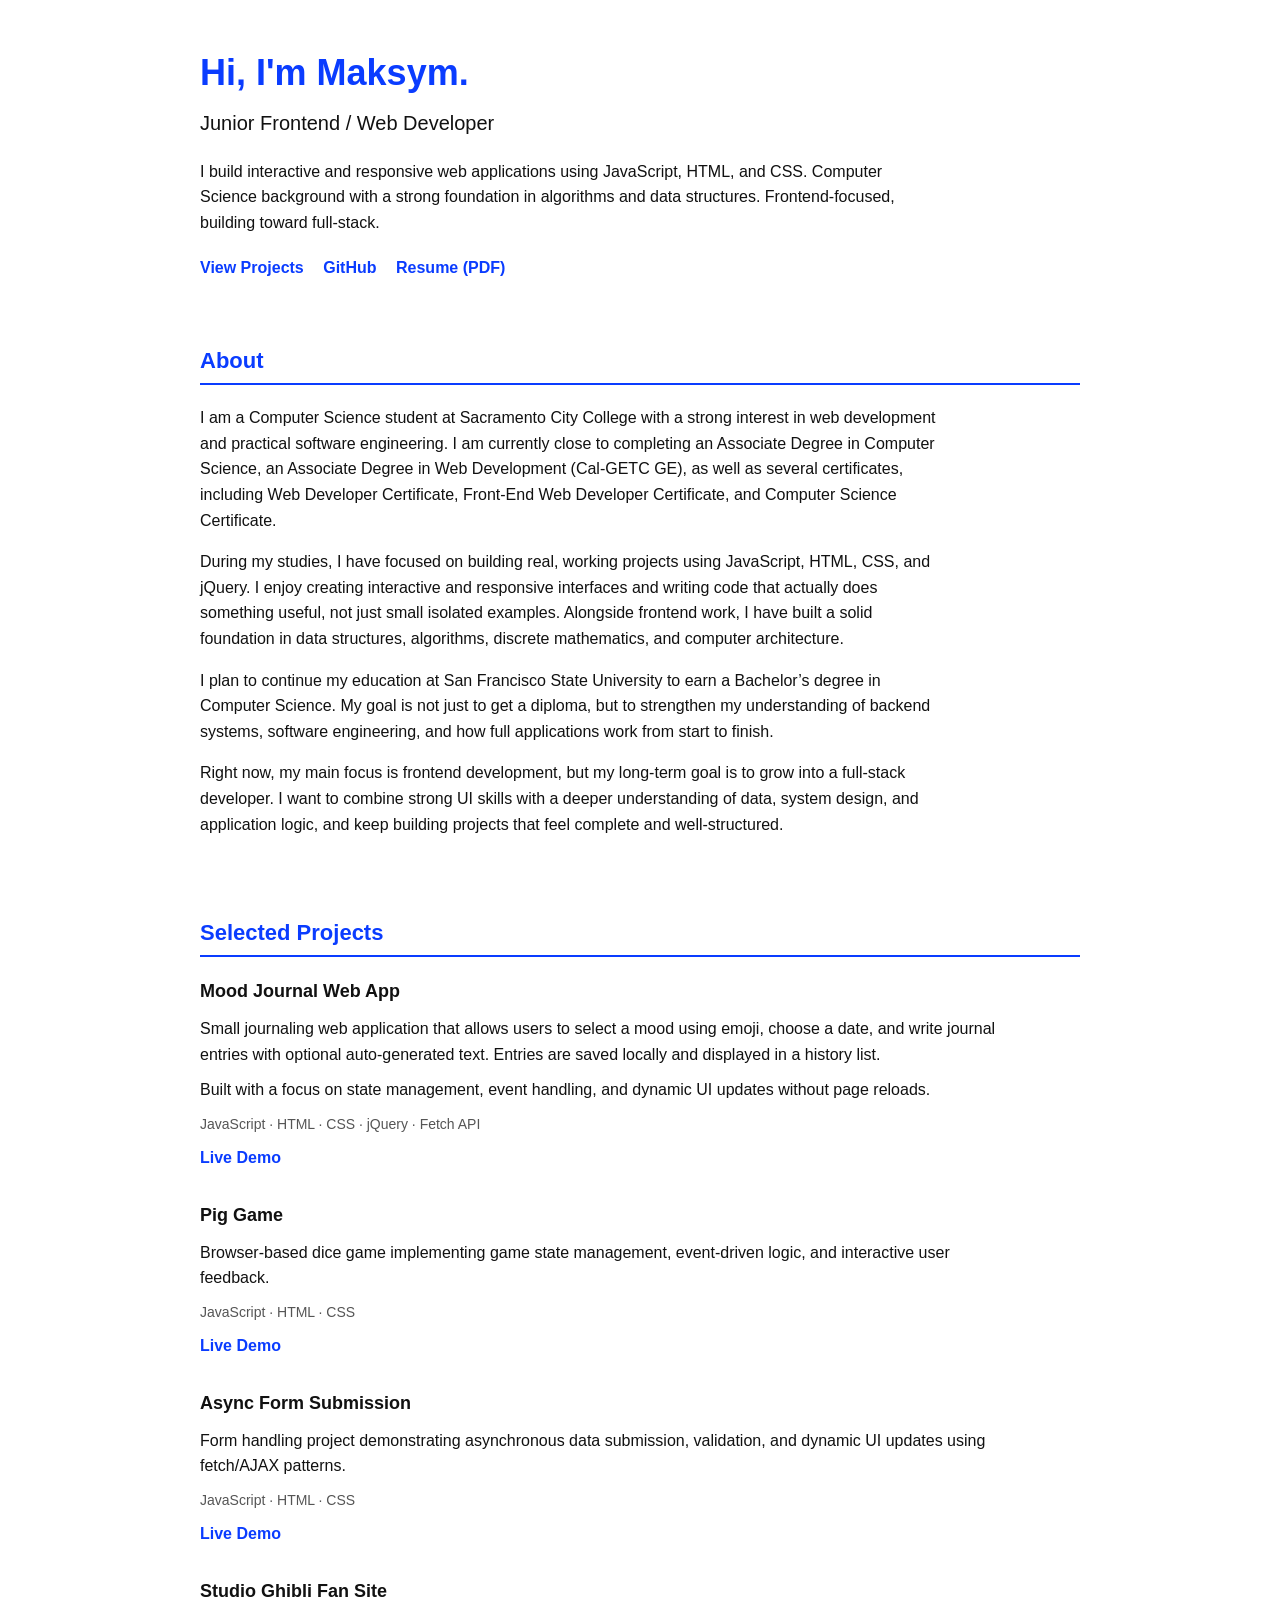
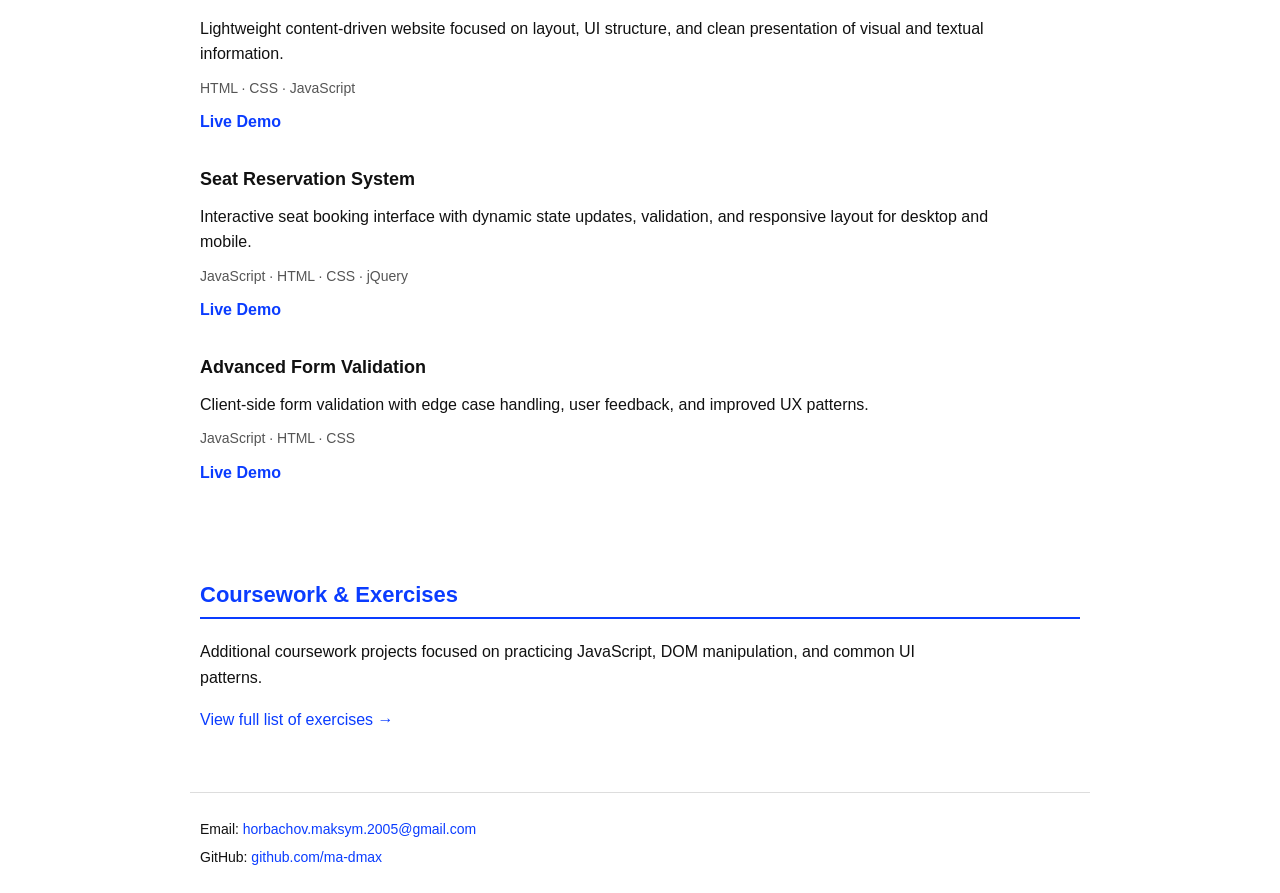
==== index.html @ 8af13388 "Initial commit" ====
<!DOCTYPE html>
<html lang="en">
<head>
  <meta charset="UTF-8">
  <title>Maksym Horbachov | Frontend / Web Developer</title>
  <meta name="viewport" content="width=device-width, initial-scale=1.0">
  <meta name="description" content="Junior Frontend / Web Developer portfolio. JavaScript, HTML, CSS.">
  <link rel="stylesheet" href="style.css">
</head>
<body>

  <!-- HERO -->
  <header class="hero">
    <h1>Hi, I'm Maksym.</h1>
    <h2>Junior Frontend / Web Developer</h2>

    <p>
      I build interactive and responsive web applications using JavaScript, HTML, and CSS.
      Computer Science background with a strong foundation in algorithms and data structures. Frontend-focused, building toward full-stack.
    </p>

    <div class="hero-links">
      <a href="#projects">View Projects</a>
      <a href="https://github.com/ma-dmax" target="_blank">GitHub</a>
      <a href="resume.pdf" target="_blank">Resume (PDF)</a>
    </div>
  </header>

  <!-- ABOUT -->
  <section class="about">
    <h3>About</h3>
    <p>I am a Computer Science student at Sacramento City College with a strong interest in web
development and practical software engineering. I am currently close to completing an
Associate Degree in Computer Science, an Associate Degree in Web Development (Cal-GETC GE),
as well as several certificates, including Web Developer Certificate, Front-End Web Developer
Certificate, and Computer Science Certificate.</p>

<p>During my studies, I have focused on building real, working projects using JavaScript, HTML,
CSS, and jQuery. I enjoy creating interactive and responsive interfaces and writing code that
actually does something useful, not just small isolated examples. Alongside frontend work,
I have built a solid foundation in data structures, algorithms, discrete mathematics, and
computer architecture.</p> 

<p>
I plan to continue my education at San Francisco State University to earn a Bachelor’s degree
in Computer Science. My goal is not just to get a diploma, but to strengthen my understanding
of backend systems, software engineering, and how full applications work from start to finish.
</p>

<p>Right now, my main focus is frontend development, but my long-term goal is to grow into a
full-stack developer. I want to combine strong UI skills with a deeper understanding of data,
system design, and application logic, and keep building projects that feel complete and
well-structured.</p>

  </section>

  <!-- PROJECTS -->
  <section id="projects" class="projects">
    <h3>Selected Projects</h3>

    <!-- Project 1 -->
    <article class="project">
    <h4>Mood Journal Web App</h4>
    <p>
        Small journaling web application that allows users to select a mood using emoji,
        choose a date, and write journal entries with optional auto-generated text.
        Entries are saved locally and displayed in a history list.
        
    </p>
    <p>Built with a focus on state management, event handling, and dynamic UI updates without page reloads.</p>
    <p class="tech">JavaScript · HTML · CSS · jQuery · Fetch API</p>
    <div class="project-links">
        <a href="https://scc-cisw.com/cisw400-fa25/mhorbachov/final/" target="_blank">Live Demo</a>
  <!--       <a href="PASTE_GITHUB_LINK_HERE" target="_blank">Source</a>-->
    </div>
    </article>

    <!-- Project 2 -->
    <article class="project">
      <h4>Pig Game</h4>
      <p>
        Browser-based dice game implementing game state management,
        event-driven logic, and interactive user feedback.
      </p>
      <p class="tech">JavaScript · HTML · CSS</p>
      <div class="project-links">
        <a href="https://scc-cisw.com/cisw400-fa25/mhorbachov/pig_game/" target="_blank">Live Demo</a>
       <!-- <a href="PASTE_GITHUB_LINK_HERE" target="_blank">Source</a> -->
      </div>
    </article>

    <!-- Project 3 -->
    <article class="project">
      <h4>Async Form Submission</h4>
      <p>
        Form handling project demonstrating asynchronous data submission,
        validation, and dynamic UI updates using fetch/AJAX patterns.
      </p>
      <p class="tech">JavaScript · HTML · CSS</p>
      <div class="project-links">
        <a href="https://scc-cisw.com/cisw400-fa25/mhorbachov/Asynchronous_Form_Data_3/" target="_blank">Live Demo</a>
        <!--<a href="PASTE_GITHUB_LINK_HERE" target="_blank">Source</a>-->
      </div>
    </article>

    <!-- Project 4 -->
    <article class="project">
      <h4>Studio Ghibli Fan Site</h4>
      <p>
        Lightweight content-driven website focused on layout, UI structure,
        and clean presentation of visual and textual information.
      </p>
      <p class="tech">HTML · CSS · JavaScript</p>
      <div class="project-links">
        <a href="https://scc-cisw.com/cisw400-fa25/mhorbachov/Studio_Ghibli_Part_1/" target="_blank">Live Demo</a>
      </div>
    </article>

    <!-- Project 5 -->
    <article class="project">
      <h4>Seat Reservation System</h4>
      <p>
        Interactive seat booking interface with dynamic state updates, validation,
        and responsive layout for desktop and mobile.
      </p>
      <p class="tech">JavaScript · HTML · CSS · jQuery</p>
      <div class="project-links">
        <a href="https://scc-cisw.com/cisw400-fa25/mhorbachov/seats_reserv/" target="_blank">Live Demo</a>
        <!--<a href="PASTE_GITHUB_LINK_HERE" target="_blank">Source</a>-->
      </div>
    </article>

    <!-- Project 6 -->
    <article class="project">
      <h4>Advanced Form Validation</h4>
      <p>
        Client-side form validation with edge case handling,
        user feedback, and improved UX patterns.
      </p>
      <p class="tech">JavaScript · HTML · CSS</p>
      <div class="project-links">
        <a href="https://scc-cisw.com/cisw400-fa25/mhorbachov/Advanced_Form_Validation/" target="_blank">Live Demo</a>
      </div>
    </article>

  </section>

  <!-- COURSEWORK -->
  <section class="coursework">
    <h3>Coursework & Exercises</h3>
    <p>
      Additional coursework projects focused on practicing JavaScript,
      DOM manipulation, and common UI patterns.
    </p>
    <a href="https://scc-cisw.com/cisw400-fa25/mhorbachov/">View full list of exercises →</a>
  </section>

  <!-- FOOTER -->
  <footer class="footer">
    <p>
      Email:
      <a href="mailto:horbachov.maksym.2005@gmail.com">
        horbachov.maksym.2005@gmail.com
      </a>
    </p>
    <p>
      GitHub:
      <a href="https://github.com/ma-dmax" target="_blank">
        github.com/ma-dmax
      </a>
    </p>
  </footer>

</body>
</html>
---- style.css ----
/* ===== RESET / BASE ===== */
* {
  box-sizing: border-box;
}

body {
  margin: 0;
  padding: 0;
  font-family: Arial, Helvetica, sans-serif;
  color: #111;
  background-color: #fff;
  line-height: 1.6;
}

/* ===== LAYOUT ===== */
header,
section,
footer {
  max-width: 900px;
  margin: 0 auto;
  padding: 20px 10px;
}

/* ===== HEADINGS ===== */
h1 {
  font-size: 36px;
  margin-bottom: 5px;
  color: #0a3cff; /* resume blue */
}

h2 {
  font-size: 20px;
  font-weight: normal;
  margin-top: 0;
  margin-bottom: 20px;
}

h3 {
  font-size: 22px;
  margin-bottom: 20px;
  padding-bottom: 5px;
  border-bottom: 2px solid #0a3cff;
  color: #0a3cff;
}

h4 {
  margin: 0 0 10px 0;
  font-size: 18px;
}

/* ===== LINKS ===== */
a {
  color: #0a3cff;
  text-decoration: none;
}

a:hover {
  text-decoration: underline;
}

/* ===== HERO ===== */
.hero p {
  max-width: 700px;
}

.hero-links {
  margin-top: 20px;
}

.hero-links a {
  display: inline-block;
  margin-right: 15px;
  font-weight: bold;
}

/* ===== ABOUT ===== */
.about p {
  max-width: 750px;
}

/* ===== PROJECTS ===== */
.projects {
  padding-top: 20px;
}

.project {
  margin-bottom: 30px;
}

.project p {
  margin: 5px 0 10px 0;
  max-width: 800px;
}

.project .tech {
  font-size: 14px;
  color: #555;
}

.project-links a {
  margin-right: 15px;
  font-weight: bold;
}

/* ===== COURSEWORK ===== */
.coursework p {
  max-width: 750px;
}

/* ===== FOOTER ===== */
.footer {
  border-top: 1px solid #ddd;
  margin-top: 40px;
  font-size: 14px;
}

.footer p {
  margin: 5px 0;
}

/* ===== RESPONSIVE ===== */
@media (max-width: 600px) {
  h1 {
    font-size: 28px;
  }

  h2 {
    font-size: 18px;
  }

  header,
  section,
  footer {
    padding: 30px 15px;
  }
}
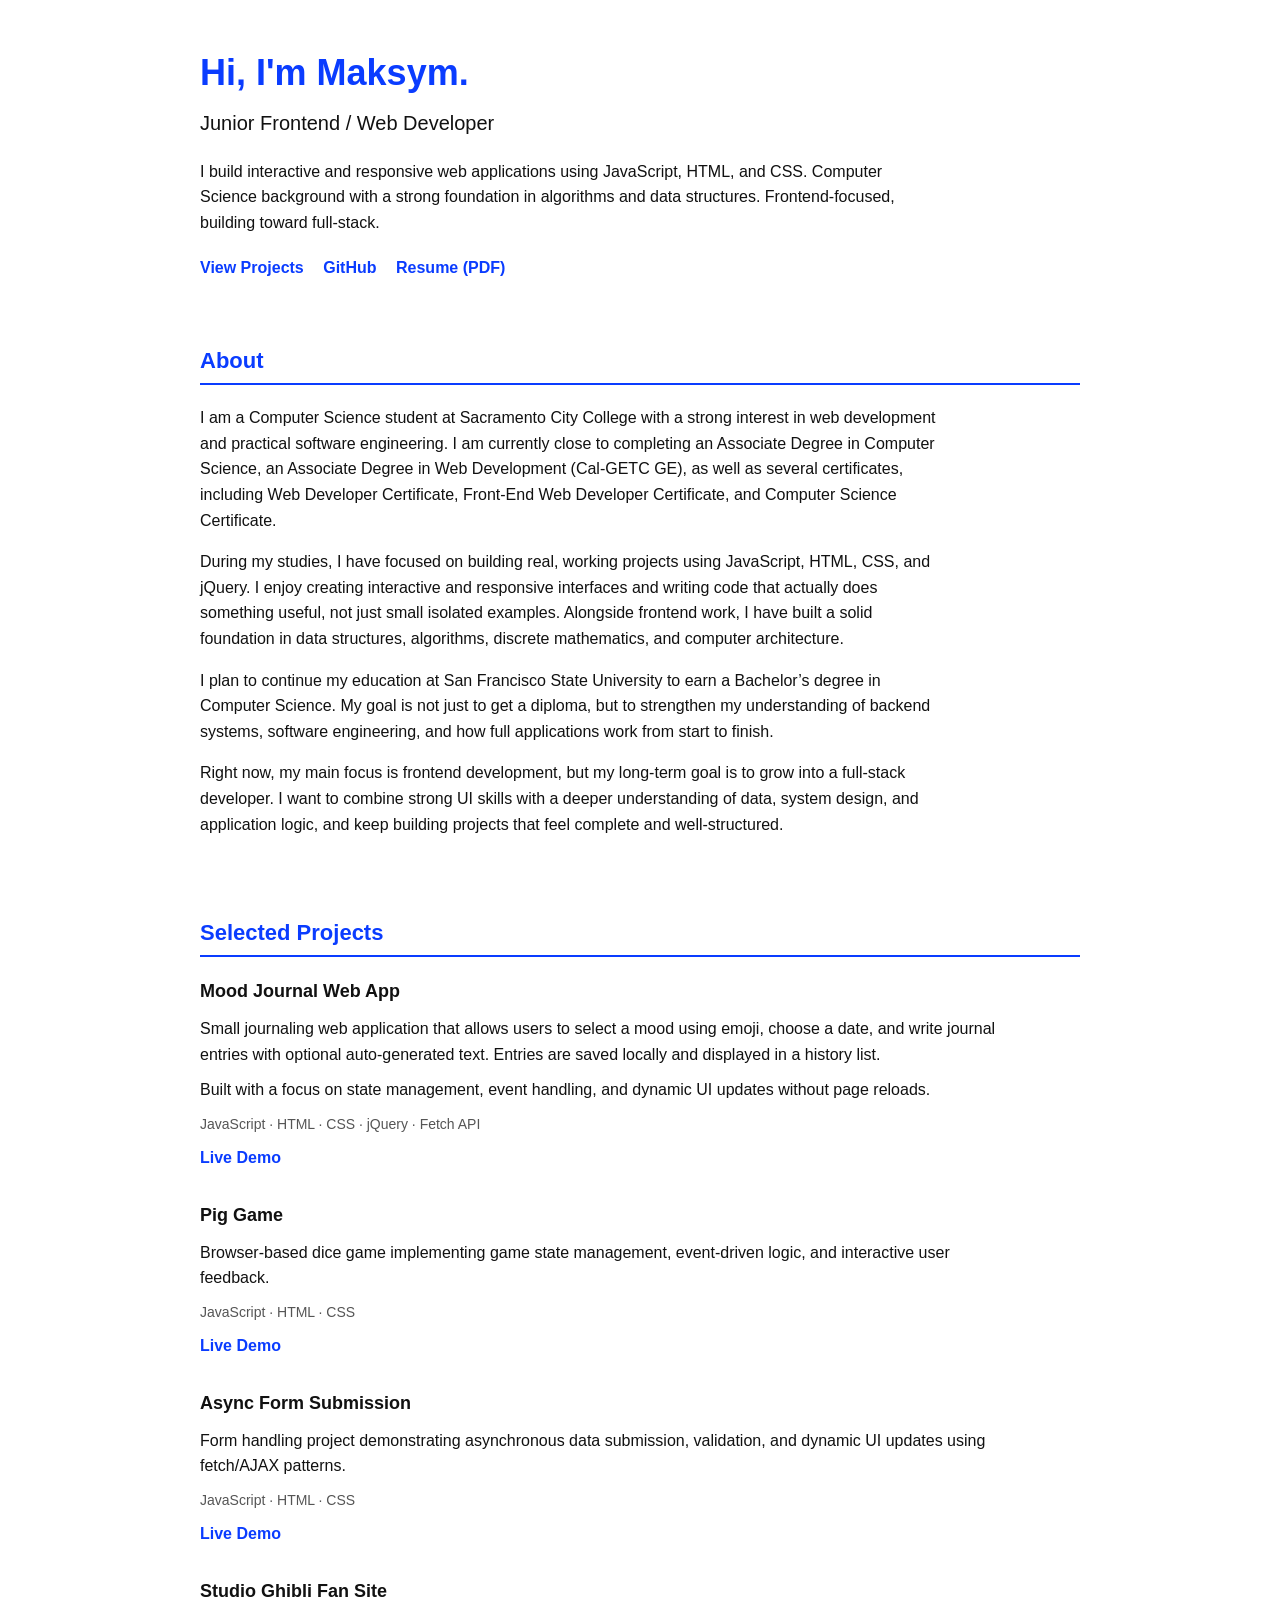
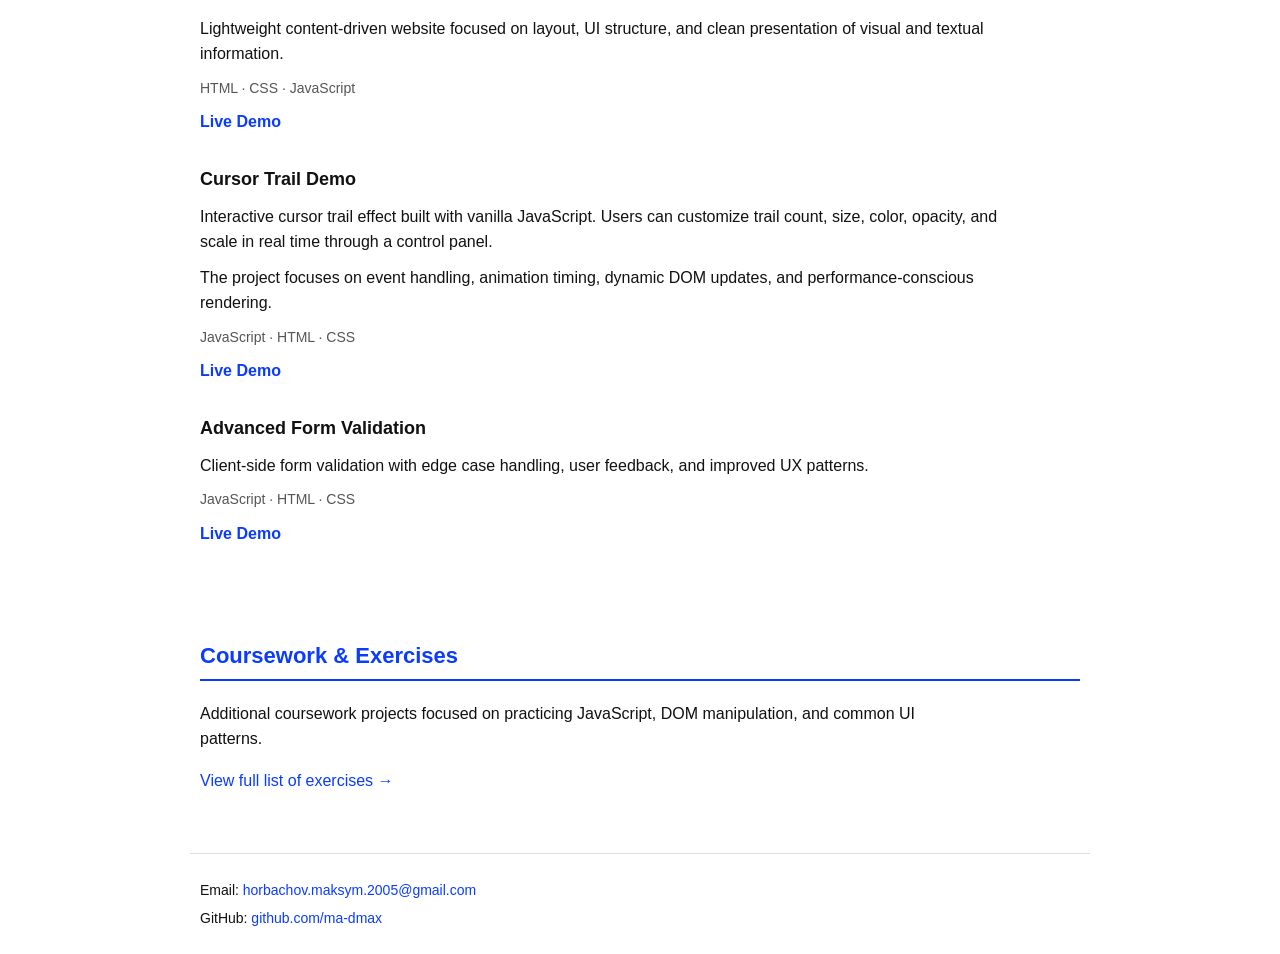
==== commit ec632ebe: "Update index.html Changed one of the the project to show" ====
--- a/index.html
+++ b/index.html
@@ -118,15 +118,20 @@
 
     <!-- Project 5 -->
     <article class="project">
-      <h4>Seat Reservation System</h4>
+      <h4>Cursor Trail Demo</h4>
       <p>
-        Interactive seat booking interface with dynamic state updates, validation,
-        and responsive layout for desktop and mobile.
+        Interactive cursor trail effect built with vanilla JavaScript.
+        Users can customize trail count, size, color, opacity, and scale
+        in real time through a control panel.
       </p>
-      <p class="tech">JavaScript · HTML · CSS · jQuery</p>
+      <p>
+        The project focuses on event handling, animation timing,
+        dynamic DOM updates, and performance-conscious rendering.
+      </p>
+      <p class="tech">JavaScript · HTML · CSS</p>
       <div class="project-links">
-        <a href="https://scc-cisw.com/cisw400-fa25/mhorbachov/seats_reserv/" target="_blank">Live Demo</a>
-        <!--<a href="PASTE_GITHUB_LINK_HERE" target="_blank">Source</a>-->
+        <a href="https://ma-dmax.github.io/cursor-trail-v1/" target="_blank">Live Demo</a>
+        <!--<a href="https://github.com/ma-dmax/cursor-trail-v1" target="_blank">Source</a>-->
       </div>
     </article>
 
@@ -173,3 +178,4 @@
 
 </body>
 </html>
+
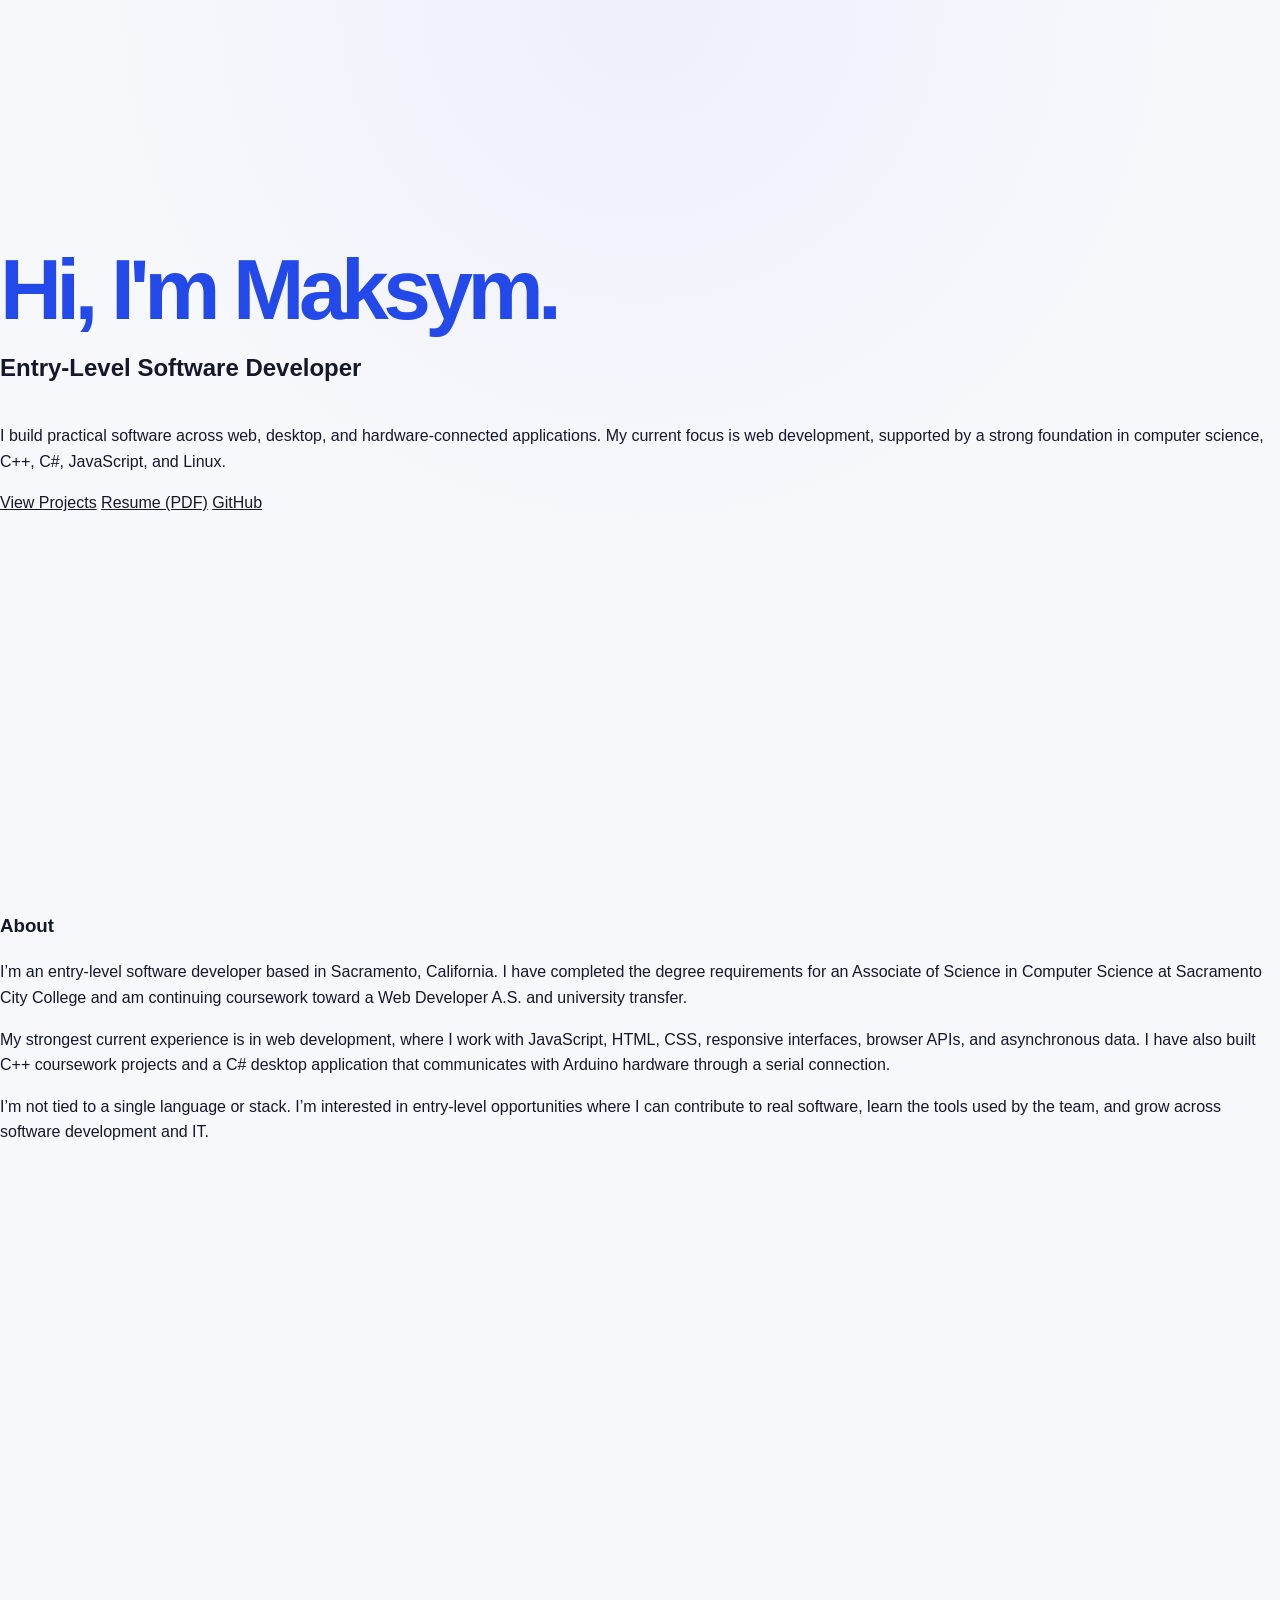
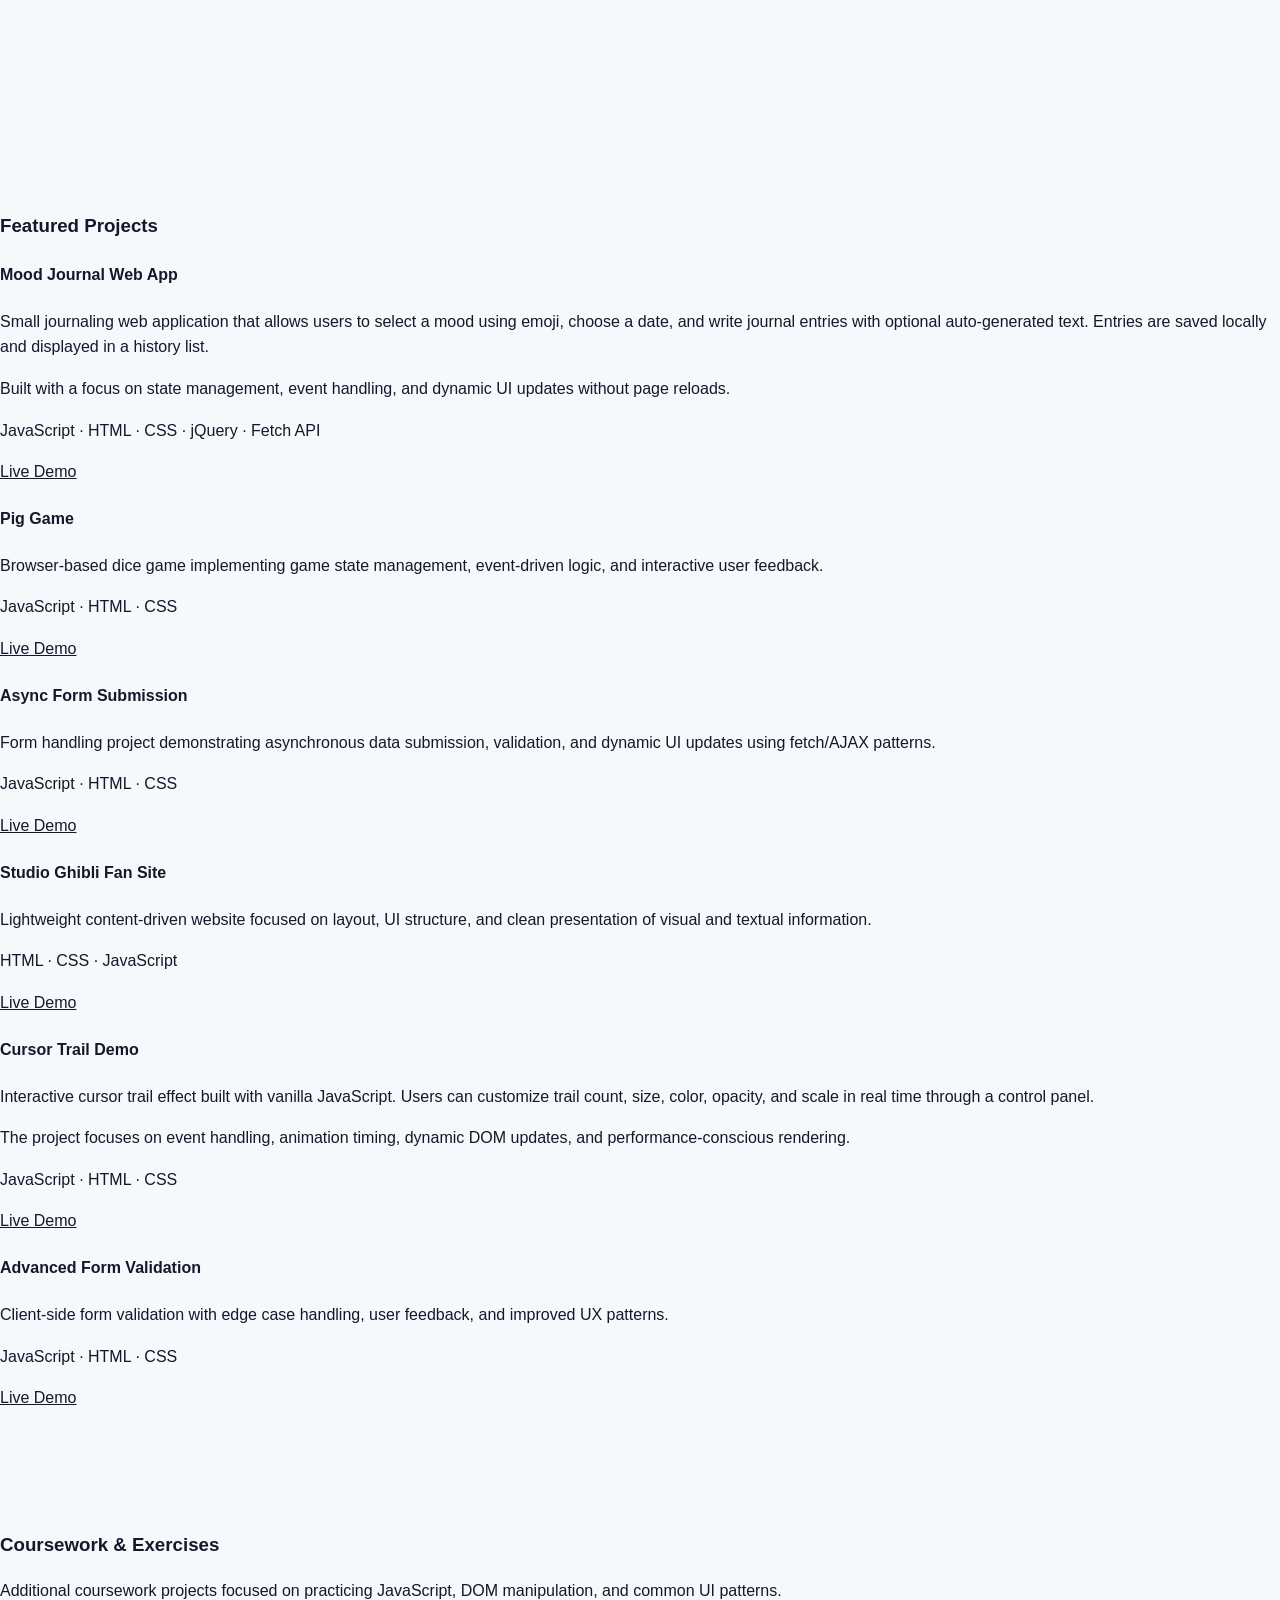
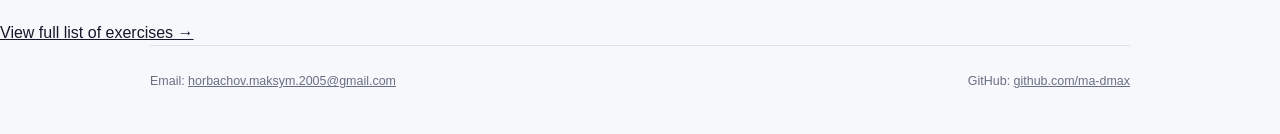
==== commit 4d2a9a3a: "prototype: build interactive portfolio v2 Add an experimental single-page layout with a project caro" ====
--- a/index.html
+++ b/index.html
@@ -12,51 +12,39 @@
   <!-- HERO -->
   <header class="hero">
     <h1>Hi, I'm Maksym.</h1>
-    <h2>Junior Frontend / Web Developer</h2>
+    <h2>Entry-Level Software Developer</h2>
 
     <p>
-      I build interactive and responsive web applications using JavaScript, HTML, and CSS.
-      Computer Science background with a strong foundation in algorithms and data structures. Frontend-focused, building toward full-stack.
+      I build practical software across web, desktop,
+      and hardware-connected applications. 
+      My current focus is web development, supported by a strong foundation in computer science, C++, C#, 
+      JavaScript, and Linux.
     </p>
 
     <div class="hero-links">
       <a href="#projects">View Projects</a>
+      <a href="resume.pdf" target="_blank">Resume (PDF)</a>
       <a href="https://github.com/ma-dmax" target="_blank">GitHub</a>
-      <a href="resume.pdf" target="_blank">Resume (PDF)</a>
+      
     </div>
   </header>
 
   <!-- ABOUT -->
   <section class="about">
     <h3>About</h3>
-    <p>I am a Computer Science student at Sacramento City College with a strong interest in web
-development and practical software engineering. I am currently close to completing an
-Associate Degree in Computer Science, an Associate Degree in Web Development (Cal-GETC GE),
-as well as several certificates, including Web Developer Certificate, Front-End Web Developer
-Certificate, and Computer Science Certificate.</p>
+    <p>I’m an entry-level software developer based in Sacramento, California. I have completed the degree requirements for an Associate of Science in Computer Science at Sacramento City College and am continuing coursework toward a Web Developer A.S. and university transfer.
 
-<p>During my studies, I have focused on building real, working projects using JavaScript, HTML,
-CSS, and jQuery. I enjoy creating interactive and responsive interfaces and writing code that
-actually does something useful, not just small isolated examples. Alongside frontend work,
-I have built a solid foundation in data structures, algorithms, discrete mathematics, and
-computer architecture.</p> 
+    </p>
 
-<p>
-I plan to continue my education at San Francisco State University to earn a Bachelor’s degree
-in Computer Science. My goal is not just to get a diploma, but to strengthen my understanding
-of backend systems, software engineering, and how full applications work from start to finish.
-</p>
+<p>My strongest current experience is in web development, where I work with JavaScript, HTML, CSS, responsive interfaces, browser APIs, and asynchronous data. I have also built C++ coursework projects and a C# desktop application that communicates with Arduino hardware through a serial connection.</p> 
 
-<p>Right now, my main focus is frontend development, but my long-term goal is to grow into a
-full-stack developer. I want to combine strong UI skills with a deeper understanding of data,
-system design, and application logic, and keep building projects that feel complete and
-well-structured.</p>
+<p>I’m not tied to a single language or stack. I’m interested in entry-level opportunities where I can contribute to real software, learn the tools used by the team, and grow across software development and IT.</p>
 
   </section>
 
   <!-- PROJECTS -->
   <section id="projects" class="projects">
-    <h3>Selected Projects</h3>
+    <h3>Featured Projects</h3>
 
     <!-- Project 1 -->
     <article class="project">
--- a/style.css
+++ b/style.css
@@ -1,136 +1,1567 @@
-/* ===== RESET / BASE ===== */
-* {
-  box-sizing: border-box;
-}
-
-body {
-  margin: 0;
-  padding: 0;
-  font-family: Arial, Helvetica, sans-serif;
-  color: #111;
-  background-color: #fff;
-  line-height: 1.6;
-}
-
-/* ===== LAYOUT ===== */
-header,
-section,
-footer {
-  max-width: 900px;
-  margin: 0 auto;
-  padding: 20px 10px;
-}
-
-/* ===== HEADINGS ===== */
-h1 {
-  font-size: 36px;
-  margin-bottom: 5px;
-  color: #0a3cff; /* resume blue */
-}
-
-h2 {
-  font-size: 20px;
-  font-weight: normal;
-  margin-top: 0;
-  margin-bottom: 20px;
-}
-
-h3 {
-  font-size: 22px;
-  margin-bottom: 20px;
-  padding-bottom: 5px;
-  border-bottom: 2px solid #0a3cff;
-  color: #0a3cff;
-}
-
-h4 {
-  margin: 0 0 10px 0;
-  font-size: 18px;
-}
-
-/* ===== LINKS ===== */
-a {
-  color: #0a3cff;
-  text-decoration: none;
-}
-
-a:hover {
-  text-decoration: underline;
-}
-
-/* ===== HERO ===== */
-.hero p {
-  max-width: 700px;
-}
-
-.hero-links {
-  margin-top: 20px;
-}
-
-.hero-links a {
-  display: inline-block;
-  margin-right: 15px;
-  font-weight: bold;
-}
-
-/* ===== ABOUT ===== */
-.about p {
-  max-width: 750px;
-}
-
-/* ===== PROJECTS ===== */
-.projects {
-  padding-top: 20px;
-}
-
-.project {
-  margin-bottom: 30px;
-}
-
-.project p {
-  margin: 5px 0 10px 0;
-  max-width: 800px;
-}
-
-.project .tech {
-  font-size: 14px;
-  color: #555;
-}
-
-.project-links a {
-  margin-right: 15px;
-  font-weight: bold;
-}
-
-/* ===== COURSEWORK ===== */
-.coursework p {
-  max-width: 750px;
-}
-
-/* ===== FOOTER ===== */
-.footer {
-  border-top: 1px solid #ddd;
-  margin-top: 40px;
-  font-size: 14px;
-}
-
-.footer p {
-  margin: 5px 0;
-}
-
-/* ===== RESPONSIVE ===== */
-@media (max-width: 600px) {
-  h1 {
-    font-size: 28px;
-  }
-
-  h2 {
-    font-size: 18px;
-  }
-
-  header,
-  section,
-  footer {
-    padding: 30px 15px;
-  }
-}
+:root {
+  --page: #f7f8fc;
+  --surface: #ffffff;
+  --surface-soft: #f1f4ff;
+
+  --ink: #15182a;
+  --muted: #686f83;
+
+  --line: #dce1ed;
+
+  --blue: #2349e8;
+  --blue-dark: #1735b7;
+  --blue-soft: #dfe6ff;
+
+  --shadow:
+    0 22px 70px rgba(31, 50, 120, 0.12);
+
+  --content: 980px;
+}
+
+* {
+  box-sizing: border-box;
+}
+
+html {
+  scroll-behavior: smooth;
+}
+
+body {
+  margin: 0;
+
+  color: var(--ink);
+
+  background:
+    radial-gradient(
+      circle at 50% 0%,
+      rgba(66, 93, 238, 0.055),
+      transparent 34rem
+    ),
+    var(--page);
+
+  font-family:
+    Inter,
+    ui-sans-serif,
+    -apple-system,
+    BlinkMacSystemFont,
+    "Segoe UI",
+    sans-serif;
+
+  line-height: 1.6;
+}
+
+button,
+a {
+  font: inherit;
+}
+
+button {
+  color: inherit;
+}
+
+a {
+  color: inherit;
+}
+
+:focus-visible {
+  outline: 3px solid rgba(35, 73, 232, 0.35);
+  outline-offset: 4px;
+}
+
+/* Skip link */
+
+.skip-link {
+  position: fixed;
+  top: 12px;
+  left: 12px;
+  z-index: 100;
+
+  padding: 10px 14px;
+
+  border-radius: 10px;
+
+  color: #ffffff;
+  background: var(--blue);
+
+  transform: translateY(-160%);
+}
+
+.skip-link:focus {
+  transform: translateY(0);
+}
+
+/* Main page */
+
+.page {
+  width: min(
+    calc(100% - 48px),
+    var(--content)
+  );
+
+  margin: 0 auto;
+}
+
+.page-section {
+  scroll-margin-top: 32px;
+}
+
+/* Hero */
+
+.hero {
+  min-height: 58vh;
+
+  display: flex;
+  flex-direction: column;
+  justify-content: center;
+
+  padding-top: 42px;
+  padding-bottom: 68px;
+}
+
+.eyebrow {
+  margin: 0 0 14px;
+
+  color: var(--blue);
+
+  font-size: 0.78rem;
+  font-weight: 800;
+
+  letter-spacing: 0.14em;
+  text-transform: uppercase;
+}
+
+.hero h1 {
+  max-width: 760px;
+
+  margin: 0;
+
+  color: var(--blue);
+
+  font-size:
+    clamp(3.2rem, 6.7vw, 6rem);
+
+  font-weight: 800;
+
+  letter-spacing: -0.065em;
+  line-height: 0.92;
+}
+
+.hero__role {
+  margin: 26px 0 0;
+
+  font-size:
+    clamp(1.2rem, 2vw, 1.6rem);
+
+  font-weight: 700;
+}
+
+.hero__intro {
+  max-width: 720px;
+
+  margin: 20px 0 0;
+
+  color: #3d4355;
+
+  font-size:
+    clamp(1rem, 1.5vw, 1.15rem);
+}
+
+
+/* Sections */
+
+.projects,
+.about {
+  padding: 100px 0;
+}
+
+.section-heading {
+  max-width: 650px;
+
+  margin-bottom: 42px;
+}
+
+.section-heading h2,
+.contact h2 {
+  margin: 0;
+
+  color: var(--blue);
+
+  font-size:
+    clamp(2.4rem, 5vw, 4.4rem);
+
+  letter-spacing: -0.055em;
+  line-height: 1;
+}
+
+.section-heading > p:last-child {
+  margin: 18px 0 0;
+
+  color: var(--muted);
+}
+
+/* Project panel */
+
+.project-panel {
+  position: relative;
+
+  min-height: 410px;
+
+  display: grid;
+
+  grid-template-columns:
+    minmax(0, 0.9fr)
+    minmax(320px, 1.1fr);
+
+  gap: 48px;
+
+  align-items: center;
+
+  padding:
+    clamp(28px, 5vw, 58px);
+
+  overflow: hidden;
+
+  border: 1px solid #cfd8ff;
+  border-radius: 42px;
+
+  background:
+    linear-gradient(
+      135deg,
+      rgba(255, 255, 255, 0.92),
+      rgba(241, 244, 255, 0.98)
+    ),
+    var(--surface);
+
+  box-shadow: var(--shadow);
+}
+
+.project-panel::after {
+  content: "";
+
+  position: absolute;
+
+  left: 40%;
+  bottom: -16px;
+
+  width: 34px;
+  height: 34px;
+
+  border-right: 1px solid #cfd8ff;
+  border-bottom: 1px solid #cfd8ff;
+
+  background: #f5f7ff;
+
+  transform: rotate(45deg);
+}
+
+.project-panel__copy {
+  position: relative;
+  z-index: 2;
+}
+
+.project-panel__number {
+  margin: 0 0 18px;
+
+  color: var(--blue);
+
+  font-size: 0.78rem;
+  font-weight: 800;
+
+  letter-spacing: 0.12em;
+}
+
+.project-panel h3 {
+  margin: 0;
+
+  font-size:
+    clamp(2rem, 4vw, 3.35rem);
+
+  letter-spacing: -0.05em;
+  line-height: 1;
+}
+
+#project-description {
+  margin: 22px 0 0;
+
+  color: #454b5d;
+}
+
+.project-panel__tech {
+  margin: 22px 0 0;
+
+  color: var(--blue-dark);
+
+  font-size: 0.82rem;
+  font-weight: 750;
+}
+
+.project-panel__links {
+  display: flex;
+  flex-wrap: wrap;
+  gap: 10px;
+
+  margin-top: 28px;
+}
+
+.project-link {
+  display: inline-flex;
+  align-items: center;
+  gap: 8px;
+
+  padding: 10px 14px;
+
+  border: 1px solid #bbc6f4;
+  border-radius: 12px;
+
+  color: var(--blue);
+  background: #ffffff;
+
+  font-size: 0.84rem;
+  font-weight: 800;
+
+  text-decoration: none;
+
+  transition:
+    color 160ms ease,
+    border-color 160ms ease,
+    background 160ms ease,
+    transform 160ms ease;
+}
+
+.project-link:hover {
+  transform: translateY(-2px);
+}
+
+.project-link--primary {
+  color: #ffffff;
+
+  border-color: var(--blue);
+  background: var(--blue);
+}
+
+/* Generated project illustrations */
+
+.project-art {
+  position: relative;
+
+  min-height: 286px;
+}
+
+.mock-window {
+  position: absolute;
+  inset: 0;
+
+  overflow: hidden;
+
+  border: 1px solid #c9d2ec;
+  border-radius: 24px;
+
+  background: #ffffff;
+
+  box-shadow:
+    0 20px 45px rgba(31, 50, 120, 0.18);
+
+  transform: rotate(2deg);
+}
+
+.mock-window__bar {
+  height: 34px;
+
+  display: flex;
+  align-items: center;
+  gap: 6px;
+
+  padding: 0 14px;
+
+  border-bottom: 1px solid #e1e5ef;
+
+  background: #f4f5f9;
+}
+
+.mock-window__bar span {
+  width: 8px;
+  height: 8px;
+
+  border-radius: 50%;
+
+  background: #b7bfd2;
+}
+
+.mock-window__canvas {
+  position: relative;
+
+  height: calc(100% - 34px);
+
+  overflow: hidden;
+
+  background:
+    linear-gradient(
+      rgba(35, 73, 232, 0.035) 1px,
+      transparent 1px
+    ),
+    linear-gradient(
+      90deg,
+      rgba(35, 73, 232, 0.035) 1px,
+      transparent 1px
+    ),
+    #ffffff;
+
+  background-size: 24px 24px;
+}
+
+.trail-dot {
+  position: absolute;
+
+  border-radius: 50%;
+
+  background: var(--blue);
+
+  box-shadow:
+    0 0 24px rgba(35, 73, 232, 0.22);
+}
+
+.trail-dot--one {
+  top: 34%;
+  left: 22%;
+
+  width: 54px;
+  height: 54px;
+}
+
+.trail-dot--two {
+  top: 44%;
+  left: 39%;
+
+  width: 40px;
+  height: 40px;
+
+  opacity: 0.75;
+}
+
+.trail-dot--three {
+  top: 56%;
+  left: 53%;
+
+  width: 28px;
+  height: 28px;
+
+  opacity: 0.5;
+}
+
+.trail-dot--four {
+  top: 64%;
+  left: 65%;
+
+  width: 18px;
+  height: 18px;
+
+  opacity: 0.28;
+}
+
+.mock-controls {
+  position: absolute;
+
+  top: 18px;
+  right: 18px;
+
+  width: 112px;
+
+  padding: 14px;
+
+  border: 1px solid #dce1ed;
+  border-radius: 14px;
+
+  background: rgba(255, 255, 255, 0.92);
+
+  box-shadow:
+    0 8px 30px rgba(26, 43, 102, 0.11);
+}
+
+.mock-controls span {
+  display: block;
+
+  height: 6px;
+
+  margin: 8px 0;
+
+  border-radius: 999px;
+
+  background: var(--blue-soft);
+}
+
+.mock-controls span:nth-child(2) {
+  width: 70%;
+
+  background: var(--blue);
+}
+
+/* Mood Journal visual */
+
+.project-art--mood .mock-window__canvas {
+  display: grid;
+
+  grid-template-columns:
+    repeat(3, 1fr);
+
+  gap: 10px;
+
+  align-content: center;
+
+  padding: 34px;
+
+  background: #fff9fb;
+}
+
+.project-art--mood .trail-dot {
+  position: static;
+
+  width: auto;
+  height: 62px;
+
+  border-radius: 18px;
+
+  background: #ffe6ec;
+
+  box-shadow: none;
+
+  opacity: 1;
+}
+
+.project-art--mood .trail-dot:nth-child(2) {
+  background: #fff0c9;
+}
+
+.project-art--mood .trail-dot:nth-child(3) {
+  background: #e4f8e9;
+}
+
+.project-art--mood .trail-dot:nth-child(4) {
+  grid-column: 1 / -1;
+
+  height: 76px;
+
+  background: #f1f2f7;
+}
+
+.project-art--mood .mock-controls {
+  display: none;
+}
+
+/* Arduino visual */
+
+.project-art--arduino .mock-window__canvas {
+  padding: 44px 32px;
+
+  background: #f9fbff;
+}
+
+.project-art--arduino .trail-dot {
+  position: static;
+
+  width: 100%;
+  height: 13px;
+
+  margin: 26px 0;
+
+  border-radius: 999px;
+
+  box-shadow: none;
+
+  opacity: 1;
+
+  background:
+    linear-gradient(
+      90deg,
+      #ef3d52 0 70%,
+      #e3e6ef 70%
+    );
+}
+
+.project-art--arduino .trail-dot:nth-child(2) {
+  background:
+    linear-gradient(
+      90deg,
+      #2bc875 0 54%,
+      #e3e6ef 54%
+    );
+}
+
+.project-art--arduino .trail-dot:nth-child(3) {
+  background:
+    linear-gradient(
+      90deg,
+      #315de3 0 82%,
+      #e3e6ef 82%
+    );
+}
+
+.project-art--arduino .trail-dot:nth-child(4) {
+  display: none;
+}
+
+.project-art--arduino .mock-controls {
+  display: none;
+}
+
+/* Carousel controls */
+
+.carousel-controls {
+  display: grid;
+
+  grid-template-columns:
+    auto
+    1fr
+    auto;
+
+  gap: 18px;
+
+  align-items: center;
+
+  margin-top: 44px;
+}
+
+.carousel-arrow {
+  width: 52px;
+  height: 52px;
+
+  border: 1px solid #cbd3ea;
+  border-radius: 50%;
+
+  color: var(--blue);
+  background: #ffffff;
+
+  font-size: 1.35rem;
+
+  cursor: pointer;
+
+  transition:
+    color 160ms ease,
+    background 160ms ease,
+    transform 160ms ease;
+}
+
+.carousel-arrow:hover {
+  color: #ffffff;
+  background: var(--blue);
+
+  transform: scale(1.05);
+}
+
+.project-thumbnails {
+  display: grid;
+
+  grid-template-columns:
+    repeat(3, minmax(0, 1fr));
+
+  gap: 12px;
+}
+
+.project-thumbnail {
+  min-width: 0;
+
+  padding: 8px;
+
+  border: 1px solid var(--line);
+  border-radius: 16px;
+
+  color: var(--muted);
+  background: #ffffff;
+
+  cursor: pointer;
+
+  text-align: left;
+
+  transition:
+    color 160ms ease,
+    border-color 160ms ease,
+    box-shadow 160ms ease,
+    transform 160ms ease;
+}
+
+.project-thumbnail:hover,
+.project-thumbnail.is-active {
+  color: var(--blue);
+
+  border-color: #9cadf6;
+
+  box-shadow:
+    0 12px 34px rgba(31, 50, 120, 0.11);
+
+  transform: translateY(-3px);
+}
+
+.project-thumbnail > span:last-child {
+  display: block;
+
+  padding: 8px 6px 4px;
+
+  overflow: hidden;
+
+  font-size: 0.76rem;
+  font-weight: 800;
+
+  text-overflow: ellipsis;
+  white-space: nowrap;
+}
+
+.project-thumbnail__visual {
+  position: relative;
+
+  height: 72px;
+
+  display: block;
+
+  overflow: hidden;
+
+  border-radius: 11px;
+
+  background: var(--surface-soft);
+}
+
+.project-thumbnail__visual i {
+  position: absolute;
+
+  display: block;
+
+  font-style: normal;
+}
+
+/* Cursor thumbnail */
+
+.project-thumbnail__visual--cursor i {
+  width: 18px;
+  height: 18px;
+
+  border-radius: 50%;
+
+  background: var(--blue);
+}
+
+.project-thumbnail__visual--cursor i:nth-child(1) {
+  top: 18px;
+  left: 24%;
+}
+
+.project-thumbnail__visual--cursor i:nth-child(2) {
+  top: 28px;
+  left: 47%;
+
+  opacity: 0.6;
+
+  transform: scale(0.7);
+}
+
+.project-thumbnail__visual--cursor i:nth-child(3) {
+  top: 39px;
+  left: 66%;
+
+  opacity: 0.3;
+
+  transform: scale(0.45);
+}
+
+/* Mood thumbnail */
+
+.project-thumbnail__visual--mood {
+  background: #fff5f8;
+}
+
+.project-thumbnail__visual--mood i:nth-child(1) {
+  top: 15px;
+  left: 18px;
+
+  font-size: 1.4rem;
+}
+
+.project-thumbnail__visual--mood i:nth-child(2),
+.project-thumbnail__visual--mood i:nth-child(3) {
+  left: 56px;
+  right: 14px;
+
+  height: 7px;
+
+  border-radius: 999px;
+
+  background: #f2bac9;
+}
+
+.project-thumbnail__visual--mood i:nth-child(2) {
+  top: 24px;
+}
+
+.project-thumbnail__visual--mood i:nth-child(3) {
+  top: 42px;
+
+  width: 45%;
+}
+
+/* Arduino thumbnail */
+
+.project-thumbnail__visual--arduino {
+  padding: 15px;
+
+  background: #f4f7ff;
+}
+
+.project-thumbnail__visual--arduino i {
+  position: static;
+
+  height: 6px;
+
+  margin: 10px;
+
+  border-radius: 999px;
+
+  background: #ef3d52;
+}
+
+.project-thumbnail__visual--arduino i:nth-child(2) {
+  width: 65%;
+
+  background: #2bc875;
+}
+
+.project-thumbnail__visual--arduino i:nth-child(3) {
+  width: 82%;
+
+  background: #315de3;
+}
+
+/* Carousel dots */
+
+.carousel-position {
+  min-height: 12px;
+
+  display: flex;
+  align-items: center;
+  justify-content: center;
+  gap: 8px;
+
+  margin-top: 18px;
+}
+
+.carousel-position span {
+  width: 8px;
+  height: 8px;
+
+  display: block;
+
+  border-radius: 999px;
+
+  background: #b8c0d6;
+
+  transition:
+    width 180ms ease,
+    background 180ms ease;
+}
+
+.carousel-position span.is-active {
+  width: 24px;
+
+  background: var(--blue);
+}
+
+/* About */
+
+.about__grid {
+  display: grid;
+
+  grid-template-columns:
+    minmax(0, 1.15fr)
+    minmax(290px, 0.85fr);
+
+  gap: 42px;
+
+  align-items: start;
+}
+
+.about__copy {
+  color: #373d4f;
+
+  font-size: 1.04rem;
+}
+
+.about__copy p {
+  margin: 0 0 22px;
+}
+
+.foundation-card {
+  padding: 28px;
+
+  border: 1px solid var(--line);
+  border-radius: 24px;
+
+  background: #ffffff;
+
+  box-shadow:
+    0 18px 50px rgba(31, 50, 120, 0.08);
+}
+
+.foundation-card__label {
+  margin: 0;
+
+  color: var(--blue);
+
+  font-size: 0.75rem;
+  font-weight: 800;
+
+  letter-spacing: 0.11em;
+  text-transform: uppercase;
+}
+
+.foundation-card h3 {
+  margin: 14px 0;
+
+  font-size: 1.55rem;
+
+  line-height: 1.15;
+}
+
+.foundation-card p:last-child {
+  margin: 0;
+
+  color: var(--muted);
+
+  font-size: 0.92rem;
+}
+
+/* Contact */
+
+.contact {
+  margin: 36px 0 100px;
+
+  padding:
+    clamp(34px, 6vw, 66px);
+
+  border-radius: 36px;
+
+  color: #ffffff;
+  background: var(--blue);
+}
+
+.contact .eyebrow {
+  color: #cbd5ff;
+}
+
+.contact h2 {
+  max-width: 720px;
+
+  color: #ffffff;
+}
+
+.contact > p:not(.eyebrow) {
+  max-width: 610px;
+
+  margin: 20px 0 0;
+
+  color: #dce3ff;
+}
+
+.contact__links {
+  display: flex;
+  flex-wrap: wrap;
+  gap: 12px;
+
+  margin-top: 28px;
+}
+
+.contact__links a {
+  padding: 10px 14px;
+
+  border: 1px solid rgba(255, 255, 255, 0.36);
+  border-radius: 12px;
+
+  font-size: 0.86rem;
+  font-weight: 800;
+
+  text-decoration: none;
+}
+
+.contact__links a:first-child {
+  color: var(--blue);
+  background: #ffffff;
+}
+
+/* Footer */
+
+.footer {
+  width: min(
+    calc(100% - 48px),
+    var(--content)
+  );
+
+  display: flex;
+  justify-content: space-between;
+
+  margin: 0 auto;
+
+  padding: 26px 0 42px;
+
+  border-top: 1px solid var(--line);
+
+  color: var(--muted);
+
+  font-size: 0.78rem;
+}
+
+.footer p {
+  margin: 0;
+}
+
+
+/* Tablets and phones */
+@media (max-width: 820px) {
+  .section-nav {
+    top: auto;
+    right: 14px;
+    bottom: 14px;
+    left: 14px;
+
+    width: auto;
+
+    grid-template-columns:
+      repeat(4, 1fr);
+
+    justify-items: stretch;
+
+    gap: 6px;
+
+    padding: 6px;
+
+    border: 1px solid var(--line);
+    border-radius: 16px;
+
+    background:
+      rgba(255, 255, 255, 0.92);
+
+    box-shadow:
+      0 12px 40px
+      rgba(31, 50, 120, 0.14);
+
+    pointer-events: auto;
+
+    transform: none;
+
+    backdrop-filter: blur(12px);
+  }
+
+  .section-nav__link,
+  .section-nav__link:hover,
+  .section-nav__link:focus-visible,
+  .section-nav__link.is-active,
+  .section-nav__link.is-active:hover,
+  .section-nav__link.is-active:focus-visible {
+    width: auto;
+    height: 48px;
+
+    display: flex;
+    align-items: center;
+    justify-content: center;
+
+    padding: 0;
+
+    border: 1px solid var(--line);
+    border-radius: 11px;
+
+    transform: none;
+  }
+
+  .section-nav__label {
+    display: none;
+  }
+
+  .section-nav__handle {
+    width: auto;
+    height: 100%;
+
+    display: grid;
+    place-items: center;
+
+    padding: 0;
+
+    border: 0;
+
+    background: transparent;
+  }
+
+  .section-nav__handle i {
+    align-self: center;
+
+    font-size: 1.15rem;
+  }
+
+  .section-nav__handle small {
+    display: none;
+  }
+
+  .section-nav__link.is-active
+  .section-nav__handle {
+    background: transparent;
+  }
+}
+
+/* Small phones */
+
+@media (max-width: 620px) {
+  .hero h1 {
+    font-size:
+      clamp(3rem, 17vw, 4.8rem);
+  }
+
+  .projects,
+  .about {
+    padding: 74px 0;
+  }
+
+  .project-panel {
+    min-height: 0;
+
+    padding: 28px 22px;
+  }
+
+  .project-art {
+    min-height: 190px;
+  }
+
+  .carousel-controls {
+    grid-template-columns:
+      44px
+      1fr
+      44px;
+
+    gap: 8px;
+  }
+
+  .carousel-arrow {
+    width: 44px;
+    height: 44px;
+  }
+
+  .project-thumbnails {
+    gap: 7px;
+  }
+
+  .project-thumbnail {
+    padding: 5px;
+  }
+
+  .project-thumbnail__visual {
+    height: 54px;
+  }
+
+  .project-thumbnail > span:last-child {
+    display: none;
+  }
+
+  .contact {
+    margin-bottom: 74px;
+
+    border-radius: 28px;
+  }
+
+  .footer {
+    display: grid;
+
+    gap: 5px;
+  }
+}
+
+/* Reduced motion */
+
+@media (prefers-reduced-motion: reduce) {
+  html {
+    scroll-behavior: auto;
+  }
+
+  *,
+  *::before,
+  *::after {
+    scroll-behavior: auto !important;
+
+    transition-duration: 0.01ms !important;
+  }
+}
+
+@media (
+  min-width: 821px
+) and (
+  prefers-reduced-motion: no-preference
+) {
+  html {
+    scroll-snap-type:
+      y proximity;
+
+    scroll-padding-top: 22px;
+  }
+
+  .page-section {
+    scroll-snap-align: start;
+    scroll-snap-stop: always;
+  }
+
+  .hero {
+    min-height: 88svh;
+  }
+
+  .projects,
+  .about {
+    min-height: 100svh;
+  }
+
+  .contact {
+    scroll-snap-align: center;
+  }
+}
+
+/* ===== SIDE CARD NAVIGATION ===== */
+
+.section-nav {
+  position: fixed;
+
+  top: 50%;
+  right: 0;
+
+  z-index: 20;
+
+  width: 188px;
+
+  display: grid;
+  justify-items: end;
+  gap: 11px;
+
+  pointer-events: none;
+
+  transform:
+    translateY(-50%);
+}
+
+.section-nav__link {
+  width: 188px;
+  height: 76px;
+
+  display: grid;
+
+  grid-template-columns:
+    58px
+    1fr;
+
+  align-items: center;
+
+  padding-right: 20px;
+
+  overflow: hidden;
+
+  border: 1px solid var(--line);
+  border-right: 0;
+
+  border-radius:
+    15px
+    0
+    0
+    15px;
+
+  color: var(--muted);
+
+  background:
+    rgba(255, 255, 255, 0.97);
+
+  box-shadow:
+    -6px 8px 20px
+    rgba(31, 50, 120, 0.09);
+
+  font-size: 0.9rem;
+  font-weight: 750;
+
+  text-decoration: none;
+
+  pointer-events: auto;
+
+  /*
+    Card is 188px wide.
+    Moving 130px to the right
+    leaves the 58px icon handle.
+  */
+  transform:
+    translateX(130px)
+    rotate(0deg);
+
+  transform-origin:
+    right center;
+
+  transition:
+    transform 240ms
+    cubic-bezier(0.22, 0.8, 0.3, 1),
+    color 180ms ease,
+    border-color 180ms ease,
+    background 180ms ease,
+    box-shadow 180ms ease;
+}
+
+/* Visible icon handle */
+
+.section-nav__handle {
+  grid-column: 1;
+
+  width: 58px;
+  height: 100%;
+
+  display: grid;
+
+  grid-template-rows:
+    1fr
+    auto;
+
+  place-items: center;
+
+  padding:
+    12px
+    0
+    9px;
+
+  border-right:
+    1px solid var(--line);
+
+  color: var(--blue);
+}
+
+.section-nav__handle i {
+  display: block;
+
+  align-self: end;
+
+  color: currentColor;
+
+  font-size: 1.45rem;
+  font-style: normal;
+
+  line-height: 1;
+
+  text-rendering:
+    geometricPrecision;
+
+  -webkit-font-smoothing:
+    antialiased;
+
+  -moz-osx-font-smoothing:
+    grayscale;
+}
+
+.section-nav__handle
+.bi::before {
+  display: block;
+
+  vertical-align: 0;
+}
+
+.section-nav__handle small {
+  align-self: end;
+
+  color: currentColor;
+
+  font-size: 0.58rem;
+  font-weight: 850;
+
+  letter-spacing: 0.05em;
+
+  opacity: 0.65;
+}
+
+/* Hidden text */
+
+.section-nav__label {
+  grid-column: 2;
+
+  min-width: 0;
+
+  padding-left: 17px;
+
+  overflow: hidden;
+
+  text-overflow: ellipsis;
+  white-space: nowrap;
+}
+
+/* Whole card slides and rotates */
+
+.section-nav__link:hover,
+.section-nav__link:focus-visible {
+  color: var(--blue);
+
+  border-color: #9cadf6;
+
+  background: #ffffff;
+
+  box-shadow:
+    -15px 15px 34px
+    rgba(31, 50, 120, 0.16);
+
+  transform:
+    translateX(0)
+    translateY(-2px)
+    rotate(-1.25deg);
+}
+
+/* Alternate rotation direction */
+
+.section-nav__link:nth-child(even):hover,
+.section-nav__link:nth-child(even):focus-visible {
+  transform:
+    translateX(0)
+    translateY(-2px)
+    rotate(1.25deg);
+}
+
+/* Active section sticks out slightly */
+
+.section-nav__link.is-active {
+  color: #ffffff;
+
+  border-color: var(--blue);
+
+  background: var(--blue);
+
+  transform:
+    translateX(120px)
+    rotate(0deg);
+}
+
+.section-nav__link.is-active
+.section-nav__handle {
+  color: #ffffff;
+
+  border-right-color:
+    rgba(255, 255, 255, 0.25);
+}
+
+/* Active card opens and rotates too */
+
+.section-nav__link.is-active:hover,
+.section-nav__link.is-active:focus-visible {
+  color: #ffffff;
+
+  border-color: var(--blue);
+
+  background: var(--blue);
+
+  transform:
+    translateX(0)
+    translateY(-2px)
+    rotate(-1.25deg);
+}
+
+.section-nav__link.is-active:nth-child(even):hover,
+.section-nav__link.is-active:nth-child(even):focus-visible {
+  transform:
+    translateX(0)
+    translateY(-2px)
+    rotate(1.25deg);
+}
+
+/* ===== MOBILE NAVIGATION ===== */
+
+@media (max-width: 820px) {
+  .section-nav {
+    top: auto;
+    right: 14px;
+    bottom: 14px;
+    left: 14px;
+
+    width: auto;
+
+    grid-template-columns:
+      repeat(4, 1fr);
+
+    justify-items: stretch;
+
+    gap: 6px;
+
+    padding: 6px;
+
+    border: 1px solid var(--line);
+    border-radius: 16px;
+
+    background:
+      rgba(255, 255, 255, 0.92);
+
+    box-shadow:
+      0 12px 40px
+      rgba(31, 50, 120, 0.14);
+
+    pointer-events: auto;
+
+    transform: none;
+
+    backdrop-filter:
+      blur(12px);
+  }
+
+  .section-nav__link,
+  .section-nav__link:hover,
+  .section-nav__link:focus-visible,
+  .section-nav__link.is-active,
+  .section-nav__link.is-active:hover,
+  .section-nav__link.is-active:focus-visible,
+  .section-nav__link:nth-child(even):hover,
+  .section-nav__link:nth-child(even):focus-visible,
+  .section-nav__link.is-active:nth-child(even):hover,
+  .section-nav__link.is-active:nth-child(even):focus-visible {
+    width: auto;
+    height: 48px;
+
+    display: flex;
+    align-items: center;
+    justify-content: center;
+
+    padding: 0;
+
+    border: 1px solid var(--line);
+    border-radius: 11px;
+
+    color: var(--muted);
+
+    background: #ffffff;
+
+    box-shadow: none;
+
+    transform: none;
+  }
+
+  .section-nav__link.is-active,
+  .section-nav__link.is-active:hover,
+  .section-nav__link.is-active:focus-visible {
+    color: #ffffff;
+
+    border-color: var(--blue);
+
+    background: var(--blue);
+  }
+
+  .section-nav__label {
+    display: none;
+  }
+
+  .section-nav__handle {
+    width: auto;
+    height: 100%;
+
+    display: grid;
+    place-items: center;
+
+    padding: 0;
+
+    border: 0;
+
+    color: inherit;
+  }
+
+  .section-nav__handle i {
+    align-self: center;
+
+    font-size: 1.2rem;
+  }
+
+  .section-nav__handle small {
+    display: none;
+  }
+}
+
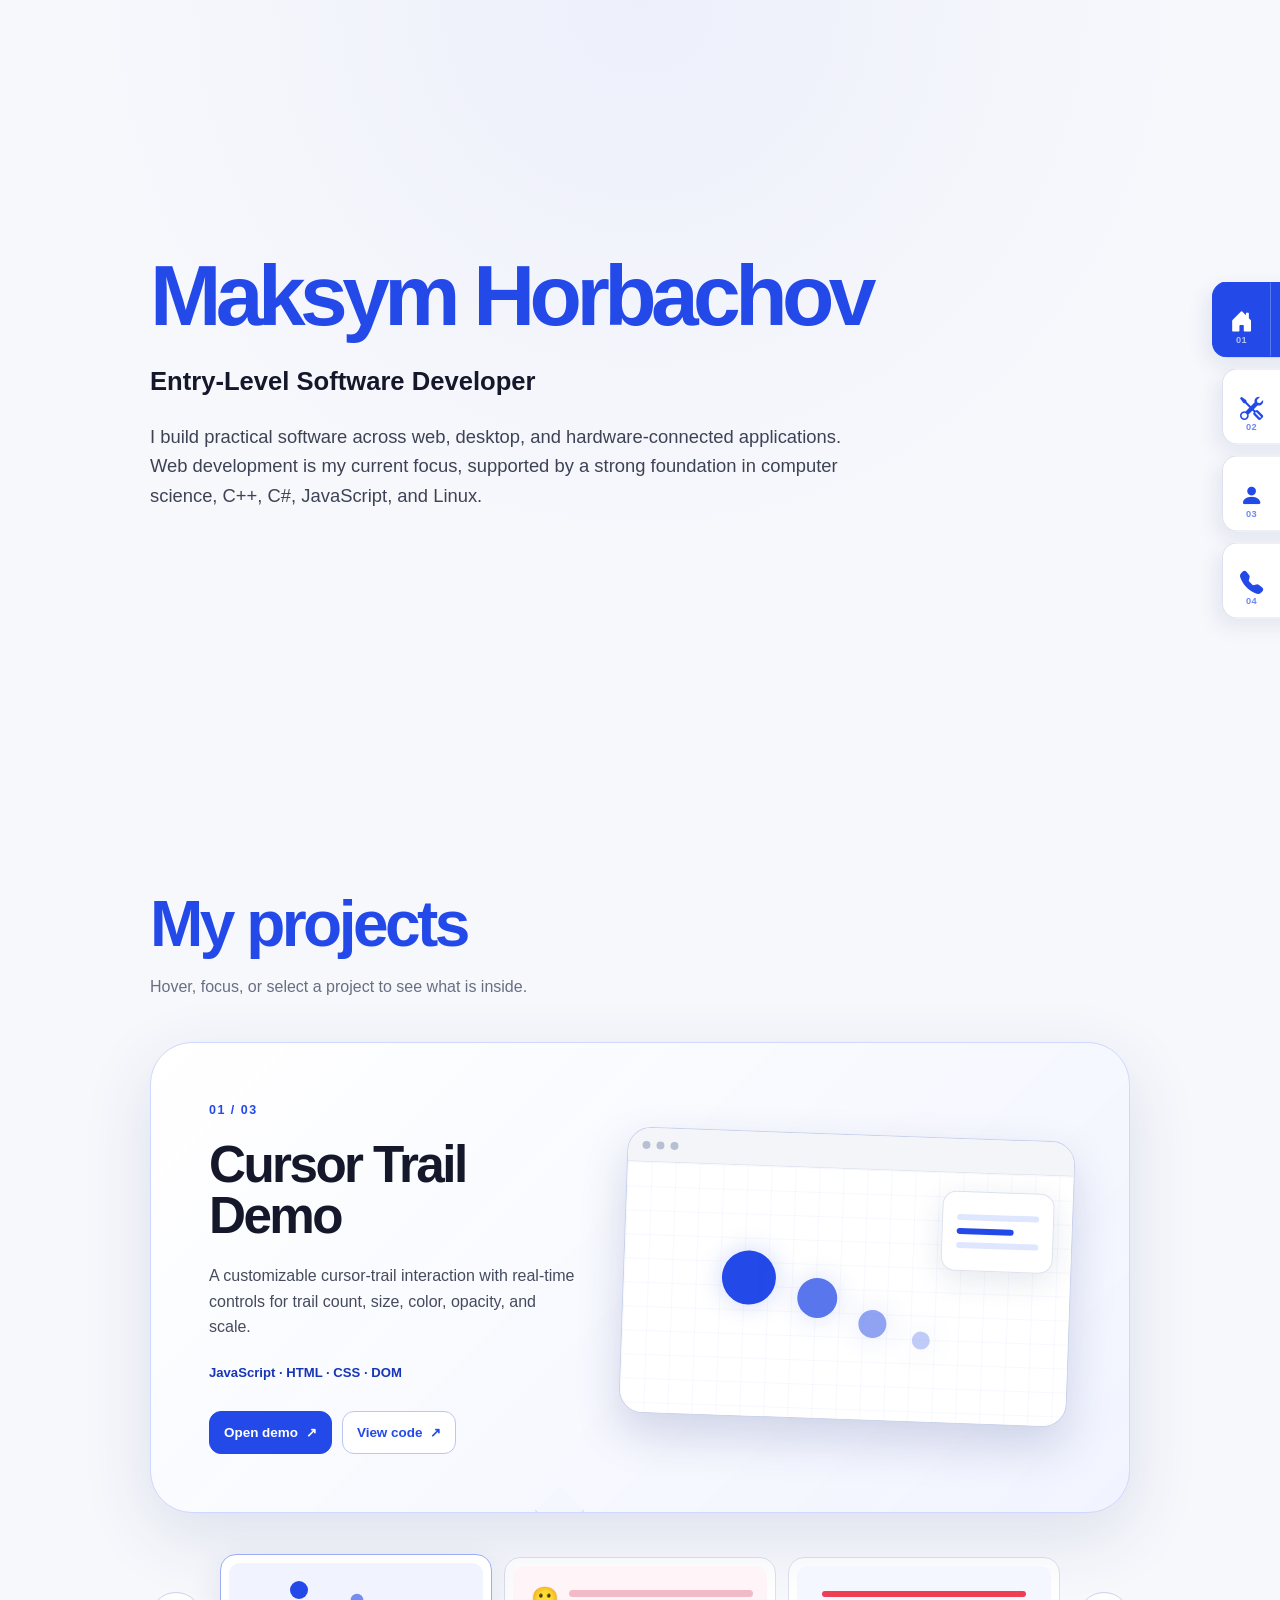
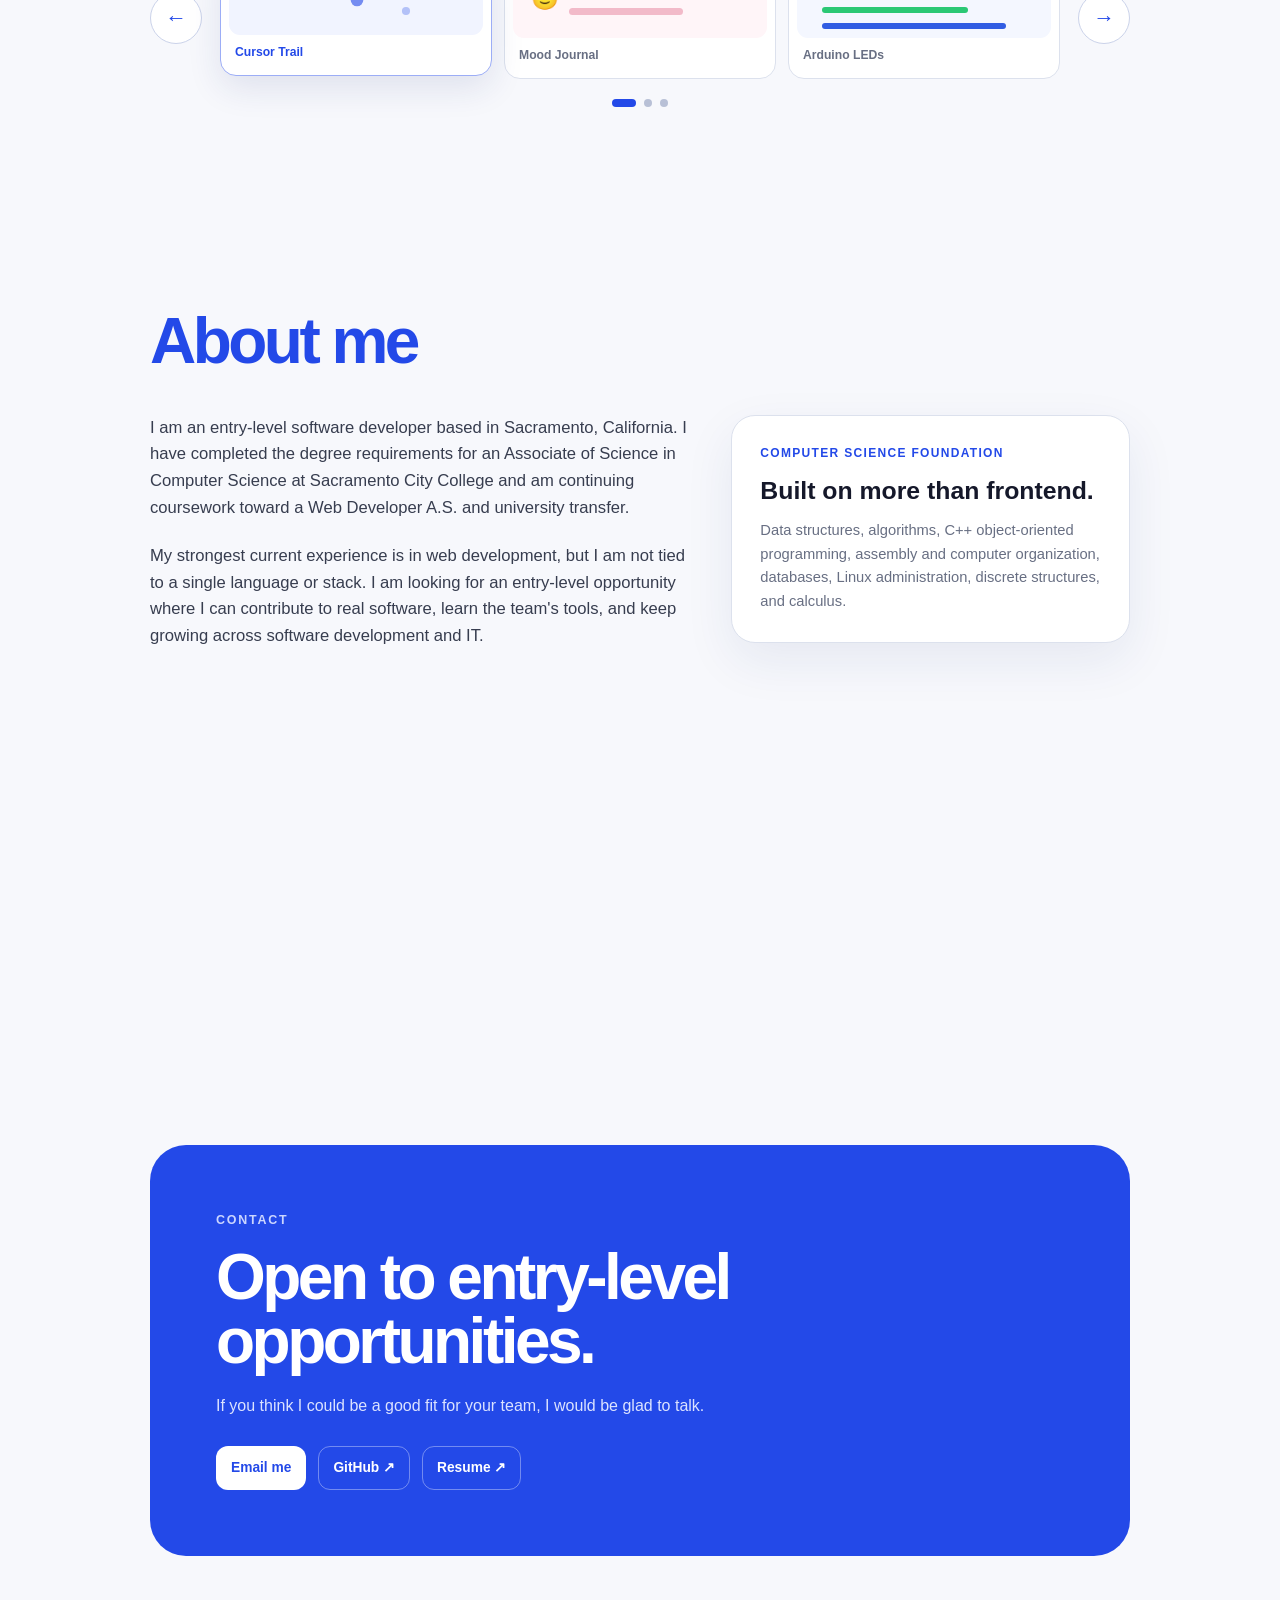
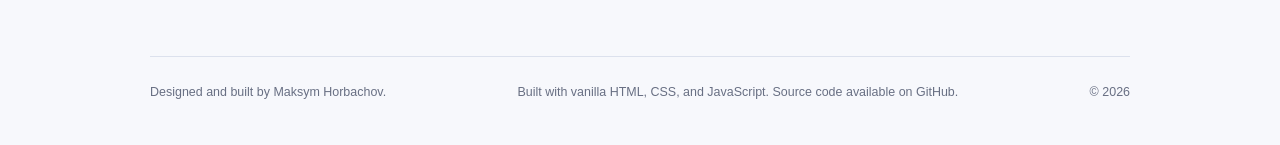
==== commit 0cf36d8e: "prototype: build interactive portfolio v2 small rename" ====
--- a/index.html
+++ b/index.html
@@ -2,168 +2,418 @@
 <html lang="en">
 <head>
   <meta charset="UTF-8">
-  <title>Maksym Horbachov | Frontend / Web Developer</title>
-  <meta name="viewport" content="width=device-width, initial-scale=1.0">
-  <meta name="description" content="Junior Frontend / Web Developer portfolio. JavaScript, HTML, CSS.">
+
+  <meta
+    name="viewport"
+    content="width=device-width, initial-scale=1.0"
+  >
+
+  <meta
+    name="description"
+    content="Portfolio of Maksym Horbachov, an entry-level software developer working across web, desktop, and hardware-connected applications."
+  >
+
+  <title>Maksym Horbachov | Software Developer</title>
+
   <link rel="stylesheet" href="style.css">
+  <link
+  rel="stylesheet"
+  href="https://cdn.jsdelivr.net/npm/bootstrap-icons@1.11.3/font/bootstrap-icons.min.css"
+>
+  <script src="script.js" defer></script>
 </head>
+
 <body>
-
-  <!-- HERO -->
-  <header class="hero">
-    <h1>Hi, I'm Maksym.</h1>
-    <h2>Entry-Level Software Developer</h2>
-
-    <p>
-      I build practical software across web, desktop,
-      and hardware-connected applications. 
-      My current focus is web development, supported by a strong foundation in computer science, C++, C#, 
-      JavaScript, and Linux.
-    </p>
-
-    <div class="hero-links">
-      <a href="#projects">View Projects</a>
-      <a href="resume.pdf" target="_blank">Resume (PDF)</a>
-      <a href="https://github.com/ma-dmax" target="_blank">GitHub</a>
-      
-    </div>
-  </header>
-
-  <!-- ABOUT -->
-  <section class="about">
-    <h3>About</h3>
-    <p>I’m an entry-level software developer based in Sacramento, California. I have completed the degree requirements for an Associate of Science in Computer Science at Sacramento City College and am continuing coursework toward a Web Developer A.S. and university transfer.
-
-    </p>
-
-<p>My strongest current experience is in web development, where I work with JavaScript, HTML, CSS, responsive interfaces, browser APIs, and asynchronous data. I have also built C++ coursework projects and a C# desktop application that communicates with Arduino hardware through a serial connection.</p> 
-
-<p>I’m not tied to a single language or stack. I’m interested in entry-level opportunities where I can contribute to real software, learn the tools used by the team, and grow across software development and IT.</p>
-
-  </section>
-
-  <!-- PROJECTS -->
-  <section id="projects" class="projects">
-    <h3>Featured Projects</h3>
-
-    <!-- Project 1 -->
-    <article class="project">
-    <h4>Mood Journal Web App</h4>
-    <p>
-        Small journaling web application that allows users to select a mood using emoji,
-        choose a date, and write journal entries with optional auto-generated text.
-        Entries are saved locally and displayed in a history list.
+  <a class="skip-link" href="#main-content">
+    Skip to content
+  </a>
+
+  <nav class="section-nav" aria-label="Page sections">
+  <a
+    class="section-nav__link is-active"
+    href="#home"
+    data-section="home"
+  >
+    <span class="section-nav__handle">
+      <i class="bi bi-house-door-fill" aria-hidden="true"></i>
+      <small>01</small>
+    </span>
+
+    <span class="section-nav__label">
+      Home
+    </span>
+  </a>
+
+  <a
+    class="section-nav__link"
+    href="#projects"
+    data-section="projects"
+  >
+    <span class="section-nav__handle">
+      <i class="bi bi-tools" aria-hidden="true"></i>
+      <small>02</small>
+    </span>
+
+    <span class="section-nav__label">
+      Projects
+    </span>
+  </a>
+
+  <a
+    class="section-nav__link"
+    href="#about"
+    data-section="about"
+  >
+    <span class="section-nav__handle">
+      <i class="bi bi-person-fill" aria-hidden="true"></i>
+      <small>03</small>
+    </span>
+
+    <span class="section-nav__label">
+      About
+    </span>
+  </a>
+
+  <a
+    class="section-nav__link"
+    href="#contact"
+    data-section="contact"
+  >
+    <span class="section-nav__handle">
+      <i class="bi bi-telephone-fill" aria-hidden="true"></i>
+      <small>04</small>
+    </span>
+
+    <span class="section-nav__label">
+      Contact
+    </span>
+  </a>
+</nav>
+
+  <main id="main-content" class="page">
+    <section
+      id="home"
+      class="hero page-section"
+      aria-labelledby="hero-title"
+    >
+
+      <h1 id="hero-title">
+        Maksym Horbachov
+      </h1>
+
+      <p class="hero__role">
+        Entry-Level Software Developer
+      </p>
+
+      <p class="hero__intro">
+        I build practical software across web, desktop, and
+        hardware-connected applications. Web development is my current
+        focus, supported by a strong foundation in computer science,
+        C++, C#, JavaScript, and Linux.
+      </p>
+    </section>
+
+    <section
+      id="projects"
+      class="projects page-section"
+      aria-labelledby="projects-title"
+    >
+      <div class="section-heading">
         
-    </p>
-    <p>Built with a focus on state management, event handling, and dynamic UI updates without page reloads.</p>
-    <p class="tech">JavaScript · HTML · CSS · jQuery · Fetch API</p>
-    <div class="project-links">
-        <a href="https://scc-cisw.com/cisw400-fa25/mhorbachov/final/" target="_blank">Live Demo</a>
-  <!--       <a href="PASTE_GITHUB_LINK_HERE" target="_blank">Source</a>-->
-    </div>
-    </article>
-
-    <!-- Project 2 -->
-    <article class="project">
-      <h4>Pig Game</h4>
+
+        <h2 id="projects-title">
+          My projects
+        </h2>
+
+        <p>
+          Hover, focus, or select a project to see what is inside.
+        </p>
+      </div>
+
+      <div class="project-carousel">
+        <article class="project-panel" aria-live="polite">
+          <div class="project-panel__copy">
+            <p
+              id="project-number"
+              class="project-panel__number"
+            >
+              01 / 03
+            </p>
+
+            <h3 id="project-title">
+              Cursor Trail Demo
+            </h3>
+
+            <p id="project-description">
+              A customizable cursor-trail interaction with real-time
+              controls for trail count, size, color, opacity, and scale.
+            </p>
+
+            <p
+              id="project-tech"
+              class="project-panel__tech"
+            >
+              JavaScript · HTML · CSS · DOM
+            </p>
+
+            <div
+              id="project-links"
+              class="project-panel__links"
+            >
+              <a
+                class="project-link project-link--primary"
+                href="https://ma-dmax.github.io/cursor-trail-v1/"
+                target="_blank"
+                rel="noreferrer"
+              >
+                Open demo
+                <span aria-hidden="true">↗</span>
+              </a>
+
+              <a
+                class="project-link"
+                href="https://github.com/ma-dmax/cursor-trail-v1"
+                target="_blank"
+                rel="noreferrer"
+              >
+                View code
+                <span aria-hidden="true">↗</span>
+              </a>
+            </div>
+          </div>
+
+          <div
+            id="project-art"
+            class="project-art project-art--cursor"
+            aria-hidden="true"
+          >
+            <div class="mock-window">
+              <div class="mock-window__bar">
+                <span></span>
+                <span></span>
+                <span></span>
+              </div>
+
+              <div class="mock-window__canvas">
+                <span class="trail-dot trail-dot--one"></span>
+                <span class="trail-dot trail-dot--two"></span>
+                <span class="trail-dot trail-dot--three"></span>
+                <span class="trail-dot trail-dot--four"></span>
+
+                <div class="mock-controls">
+                  <span></span>
+                  <span></span>
+                  <span></span>
+                </div>
+              </div>
+            </div>
+          </div>
+        </article>
+
+        <div class="carousel-controls">
+          <button
+            id="project-prev"
+            class="carousel-arrow"
+            type="button"
+            aria-label="Previous project"
+          >
+            <span aria-hidden="true">←</span>
+          </button>
+
+          <div
+            class="project-thumbnails"
+            role="tablist"
+            aria-label="Choose a project"
+          >
+            <button
+              class="project-thumbnail is-active"
+              type="button"
+              role="tab"
+              aria-selected="true"
+              aria-controls="project-title"
+              data-project="0"
+            >
+              <span
+                class="project-thumbnail__visual project-thumbnail__visual--cursor"
+                aria-hidden="true"
+              >
+                <i></i>
+                <i></i>
+                <i></i>
+              </span>
+
+              <span>Cursor Trail</span>
+            </button>
+
+            <button
+              class="project-thumbnail"
+              type="button"
+              role="tab"
+              aria-selected="false"
+              aria-controls="project-title"
+              data-project="1"
+            >
+              <span
+                class="project-thumbnail__visual project-thumbnail__visual--mood"
+                aria-hidden="true"
+              >
+                <i>🙂</i>
+                <i></i>
+                <i></i>
+              </span>
+
+              <span>Mood Journal</span>
+            </button>
+
+            <button
+              class="project-thumbnail"
+              type="button"
+              role="tab"
+              aria-selected="false"
+              aria-controls="project-title"
+              data-project="2"
+            >
+              <span
+                class="project-thumbnail__visual project-thumbnail__visual--arduino"
+                aria-hidden="true"
+              >
+                <i></i>
+                <i></i>
+                <i></i>
+              </span>
+
+              <span>Arduino LEDs</span>
+            </button>
+          </div>
+
+          <button
+            id="project-next"
+            class="carousel-arrow"
+            type="button"
+            aria-label="Next project"
+          >
+            <span aria-hidden="true">→</span>
+          </button>
+        </div>
+
+        <div
+          class="carousel-position"
+          aria-hidden="true"
+        >
+          <span class="is-active"></span>
+          <span></span>
+          <span></span>
+        </div>
+      </div>
+    </section>
+
+    <section
+      id="about"
+      class="about page-section"
+      aria-labelledby="about-title"
+    >
+      <div class="section-heading">
+    
+
+        <h2 id="about-title">
+          About me
+        </h2>
+      </div>
+
+      <div class="about__grid">
+        <div class="about__copy">
+          <p>
+            I am an entry-level software developer based in Sacramento,
+            California. I have completed the degree requirements for an
+            Associate of Science in Computer Science at Sacramento City
+            College and am continuing coursework toward a Web Developer
+            A.S. and university transfer.
+          </p>
+
+          <p>
+            My strongest current experience is in web development, but
+            I am not tied to a single language or stack. I am looking
+            for an entry-level opportunity where I can contribute to
+            real software, learn the team's tools, and keep growing
+            across software development and IT.
+          </p>
+        </div>
+
+        <aside
+          class="foundation-card"
+          aria-labelledby="foundation-title"
+        >
+          <p class="foundation-card__label">
+            Computer science foundation
+          </p>
+
+          <h3 id="foundation-title">
+            Built on more than frontend.
+          </h3>
+
+          <p>
+            Data structures, algorithms, C++ object-oriented programming,
+            assembly and computer organization, databases, Linux
+            administration, discrete structures, and calculus.
+          </p>
+        </aside>
+      </div>
+    </section>
+
+    <section
+      id="contact"
+      class="contact page-section"
+      aria-labelledby="contact-title"
+    >
+      <p class="eyebrow">
+        Contact
+      </p>
+
+      <h2 id="contact-title">
+        Open to entry-level opportunities.
+      </h2>
+
       <p>
-        Browser-based dice game implementing game state management,
-        event-driven logic, and interactive user feedback.
+        If you think I could be a good fit for your team,
+        I would be glad to talk.
       </p>
-      <p class="tech">JavaScript · HTML · CSS</p>
-      <div class="project-links">
-        <a href="https://scc-cisw.com/cisw400-fa25/mhorbachov/pig_game/" target="_blank">Live Demo</a>
-       <!-- <a href="PASTE_GITHUB_LINK_HERE" target="_blank">Source</a> -->
+
+      <div class="contact__links">
+        <a href="mailto:horbachov.maksym.2005@gmail.com">
+          Email me
+        </a>
+
+        <a
+          href="https://github.com/ma-dmax"
+          target="_blank"
+          rel="noreferrer"
+        >
+          GitHub ↗
+        </a>
+
+        <a
+          href="resume.pdf"
+          target="_blank"
+          rel="noreferrer"
+        >
+          Resume ↗
+        </a>
       </div>
-    </article>
-
-    <!-- Project 3 -->
-    <article class="project">
-      <h4>Async Form Submission</h4>
-      <p>
-        Form handling project demonstrating asynchronous data submission,
-        validation, and dynamic UI updates using fetch/AJAX patterns.
-      </p>
-      <p class="tech">JavaScript · HTML · CSS</p>
-      <div class="project-links">
-        <a href="https://scc-cisw.com/cisw400-fa25/mhorbachov/Asynchronous_Form_Data_3/" target="_blank">Live Demo</a>
-        <!--<a href="PASTE_GITHUB_LINK_HERE" target="_blank">Source</a>-->
-      </div>
-    </article>
-
-    <!-- Project 4 -->
-    <article class="project">
-      <h4>Studio Ghibli Fan Site</h4>
-      <p>
-        Lightweight content-driven website focused on layout, UI structure,
-        and clean presentation of visual and textual information.
-      </p>
-      <p class="tech">HTML · CSS · JavaScript</p>
-      <div class="project-links">
-        <a href="https://scc-cisw.com/cisw400-fa25/mhorbachov/Studio_Ghibli_Part_1/" target="_blank">Live Demo</a>
-      </div>
-    </article>
-
-    <!-- Project 5 -->
-    <article class="project">
-      <h4>Cursor Trail Demo</h4>
-      <p>
-        Interactive cursor trail effect built with vanilla JavaScript.
-        Users can customize trail count, size, color, opacity, and scale
-        in real time through a control panel.
-      </p>
-      <p>
-        The project focuses on event handling, animation timing,
-        dynamic DOM updates, and performance-conscious rendering.
-      </p>
-      <p class="tech">JavaScript · HTML · CSS</p>
-      <div class="project-links">
-        <a href="https://ma-dmax.github.io/cursor-trail-v1/" target="_blank">Live Demo</a>
-        <!--<a href="https://github.com/ma-dmax/cursor-trail-v1" target="_blank">Source</a>-->
-      </div>
-    </article>
-
-    <!-- Project 6 -->
-    <article class="project">
-      <h4>Advanced Form Validation</h4>
-      <p>
-        Client-side form validation with edge case handling,
-        user feedback, and improved UX patterns.
-      </p>
-      <p class="tech">JavaScript · HTML · CSS</p>
-      <div class="project-links">
-        <a href="https://scc-cisw.com/cisw400-fa25/mhorbachov/Advanced_Form_Validation/" target="_blank">Live Demo</a>
-      </div>
-    </article>
-
-  </section>
-
-  <!-- COURSEWORK -->
-  <section class="coursework">
-    <h3>Coursework & Exercises</h3>
-    <p>
-      Additional coursework projects focused on practicing JavaScript,
-      DOM manipulation, and common UI patterns.
-    </p>
-    <a href="https://scc-cisw.com/cisw400-fa25/mhorbachov/">View full list of exercises →</a>
-  </section>
-
-  <!-- FOOTER -->
+    </section>
+  </main>
+
   <footer class="footer">
     <p>
-      Email:
-      <a href="mailto:horbachov.maksym.2005@gmail.com">
-        horbachov.maksym.2005@gmail.com
-      </a>
+      Designed and built by Maksym Horbachov.
     </p>
     <p>
-      GitHub:
-      <a href="https://github.com/ma-dmax" target="_blank">
-        github.com/ma-dmax
-      </a>
+      Built with vanilla HTML, CSS, and JavaScript.
+Source code available on GitHub.
+    </p>
+
+    <p>
+      © 2026
     </p>
   </footer>
-
 </body>
-</html>
-
+</html>
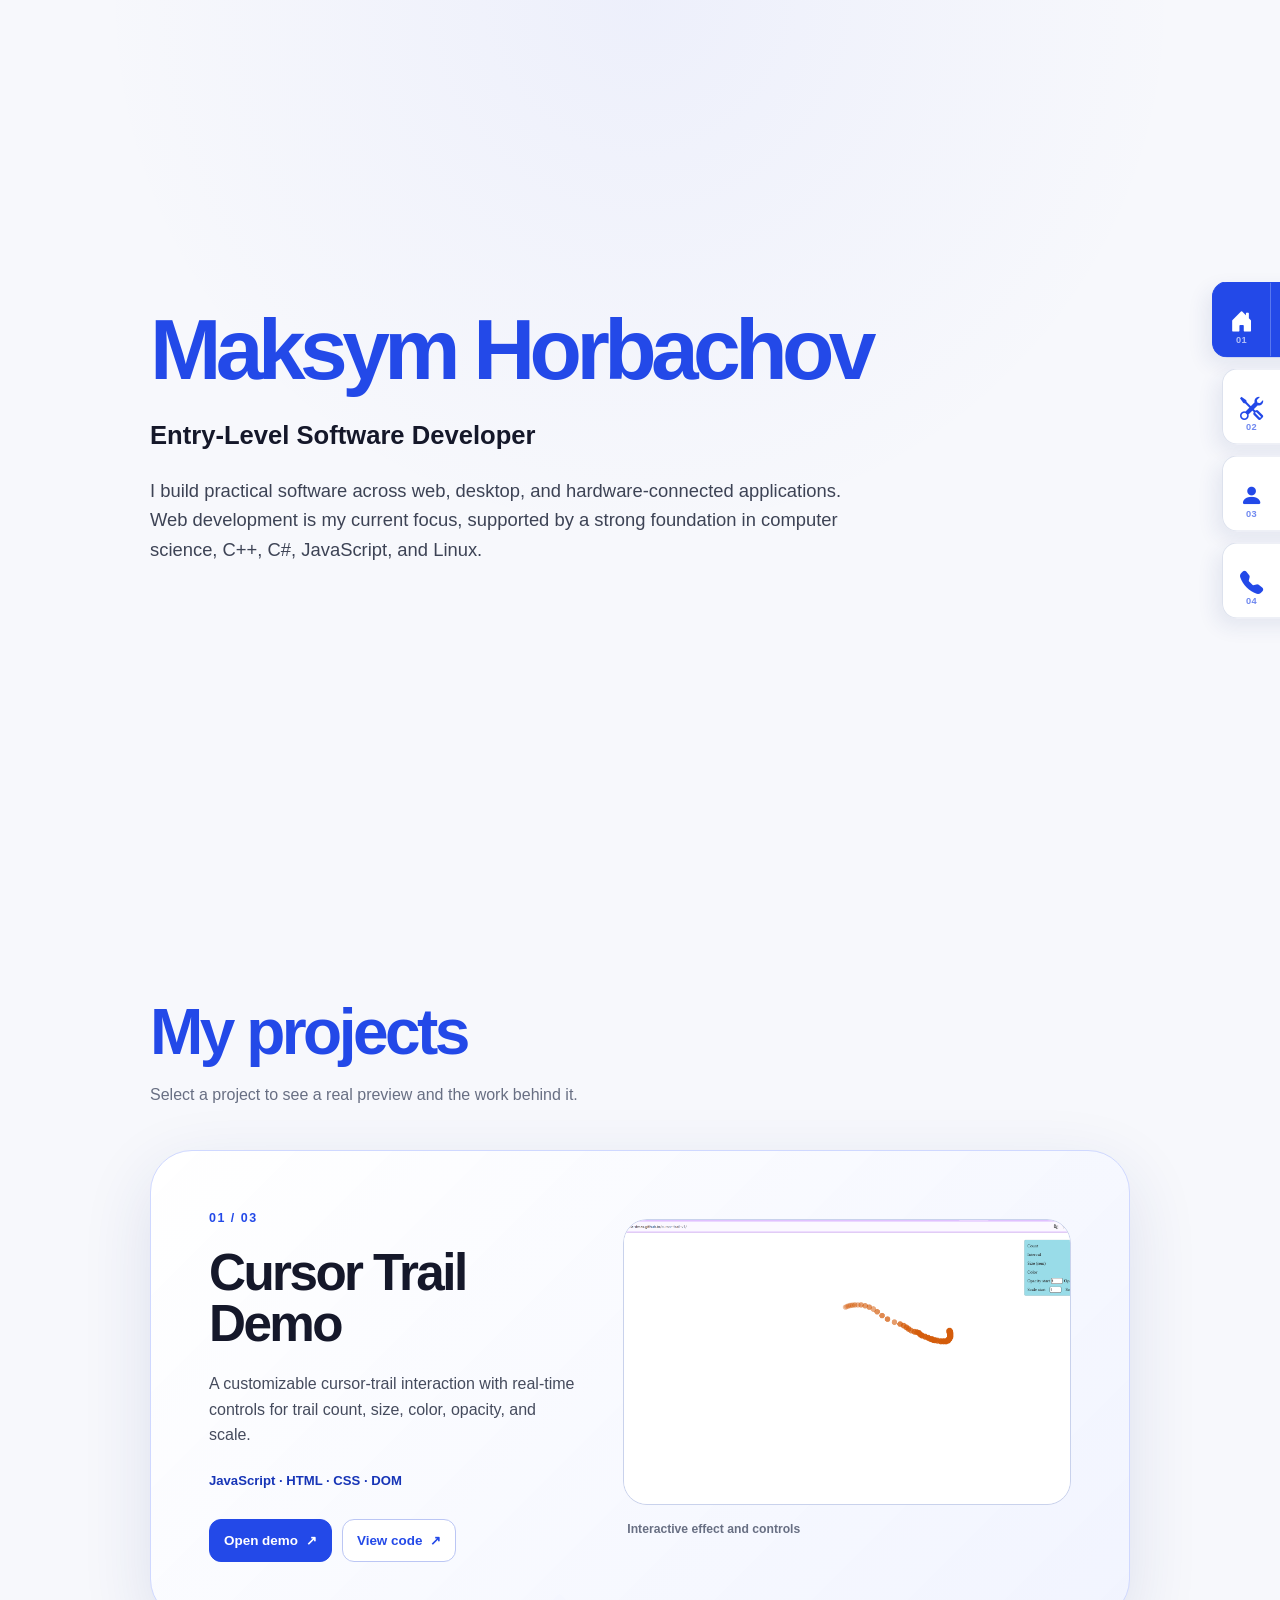
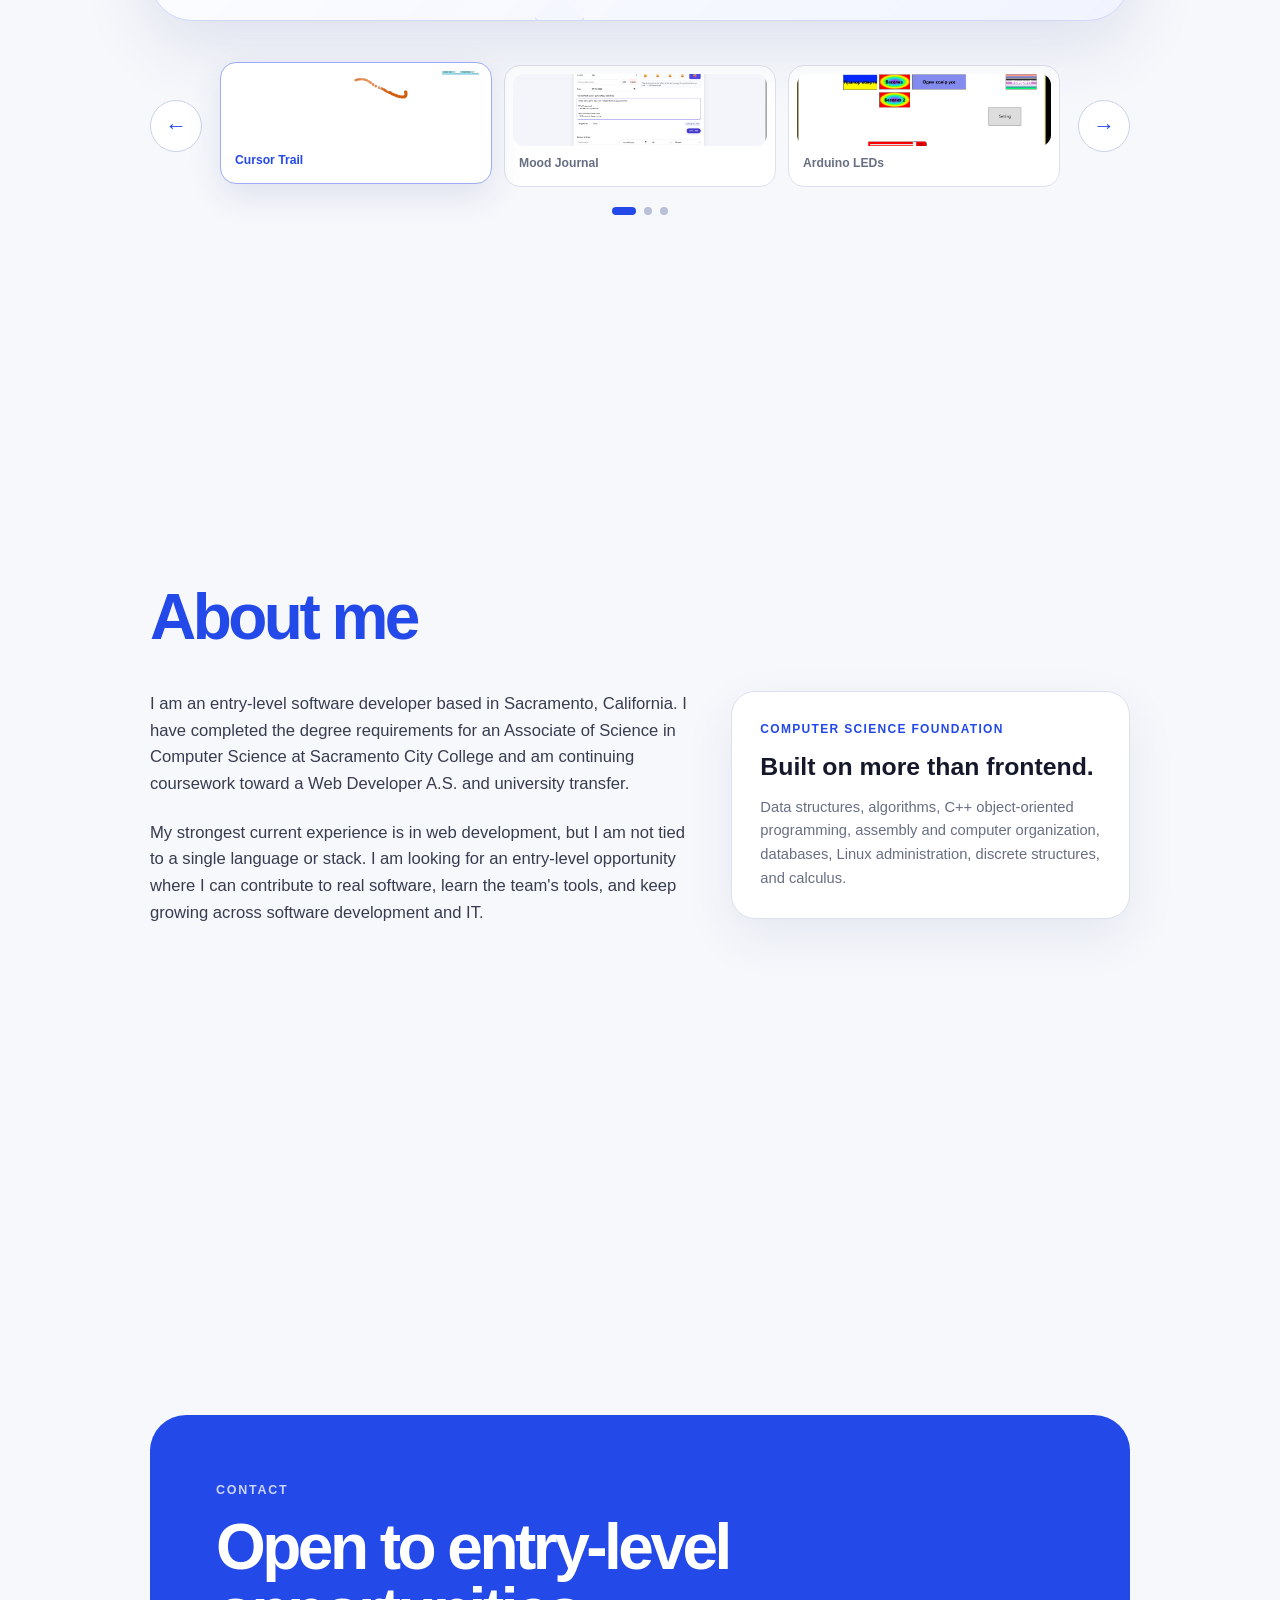
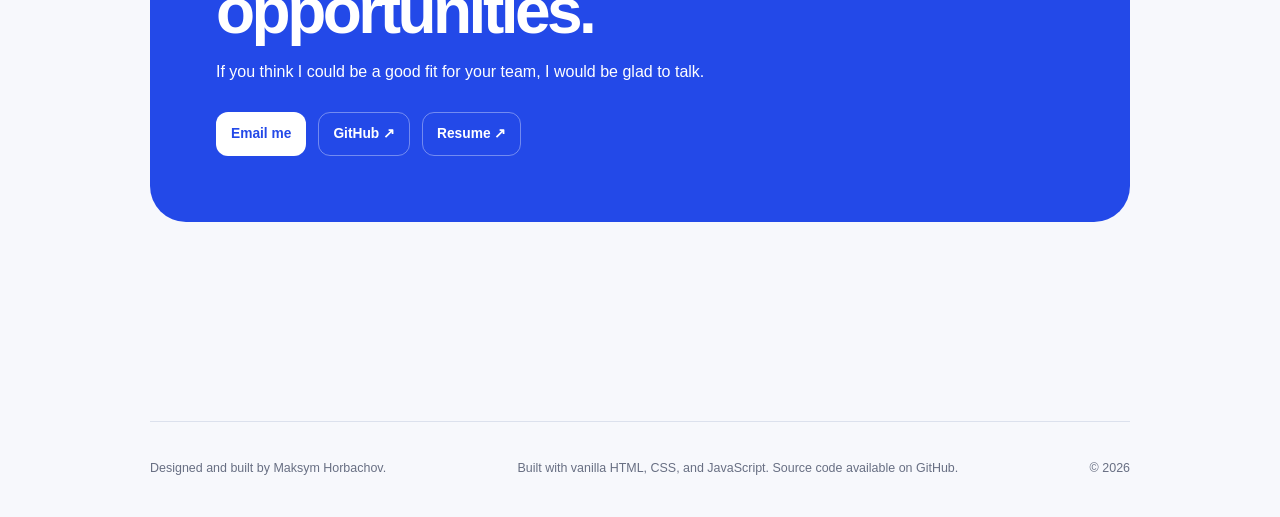
==== commit fa5c0c4a: "feat: add project media gallery and refine portfolio layout Replace generated project mockups with r" ====
--- a/index.html
+++ b/index.html
@@ -119,14 +119,14 @@
       aria-labelledby="projects-title"
     >
       <div class="section-heading">
-        
+
 
         <h2 id="projects-title">
           My projects
         </h2>
 
         <p>
-          Hover, focus, or select a project to see what is inside.
+          Select a project to see a real preview and the work behind it.
         </p>
       </div>
 
@@ -182,32 +182,37 @@
             </div>
           </div>
 
-          <div
-            id="project-art"
-            class="project-art project-art--cursor"
-            aria-hidden="true"
-          >
-            <div class="mock-window">
-              <div class="mock-window__bar">
-                <span></span>
-                <span></span>
-                <span></span>
-              </div>
-
-              <div class="mock-window__canvas">
-                <span class="trail-dot trail-dot--one"></span>
-                <span class="trail-dot trail-dot--two"></span>
-                <span class="trail-dot trail-dot--three"></span>
-                <span class="trail-dot trail-dot--four"></span>
-
-                <div class="mock-controls">
-                  <span></span>
-                  <span></span>
-                  <span></span>
-                </div>
-              </div>
-            </div>
-          </div>
+          <figure class="project-media">
+            <button
+              id="project-image-open"
+              class="project-media__open"
+              type="button"
+              aria-label="Open project image in full screen"
+            >
+              <img
+                id="project-image"
+                class="project-media__image"
+                src="assets/project-media/cursor-trail/cursor-trail-effect-and-controls.png"
+                alt="Cursor Trail Demo with the orange trail effect and control panel"
+              >
+              <span class="project-media__hint">
+                Click to expand
+              </span>
+            </button>
+
+            <figcaption
+              id="project-image-caption"
+              class="project-media__caption"
+            >
+              Interactive effect and controls
+            </figcaption>
+
+            <div
+              id="project-media-controls"
+              class="project-media__controls"
+              aria-label="Project media"
+            ></div>
+          </figure>
         </article>
 
         <div class="carousel-controls">
@@ -233,14 +238,11 @@
               aria-controls="project-title"
               data-project="0"
             >
-              <span
-                class="project-thumbnail__visual project-thumbnail__visual--cursor"
-                aria-hidden="true"
-              >
-                <i></i>
-                <i></i>
-                <i></i>
-              </span>
+              <img
+                class="project-thumbnail__visual"
+                src="assets/project-media/cursor-trail/cursor-trail-effect-and-controls.png"
+                alt=""
+              >
 
               <span>Cursor Trail</span>
             </button>
@@ -253,14 +255,11 @@
               aria-controls="project-title"
               data-project="1"
             >
-              <span
-                class="project-thumbnail__visual project-thumbnail__visual--mood"
-                aria-hidden="true"
-              >
-                <i>🙂</i>
-                <i></i>
-                <i></i>
-              </span>
+              <img
+                class="project-thumbnail__visual"
+                src="assets/project-media/mood-journal/mood-journal-entry-generation-workflow.png"
+                alt=""
+              >
 
               <span>Mood Journal</span>
             </button>
@@ -273,14 +272,11 @@
               aria-controls="project-title"
               data-project="2"
             >
-              <span
-                class="project-thumbnail__visual project-thumbnail__visual--arduino"
-                aria-hidden="true"
-              >
-                <i></i>
-                <i></i>
-                <i></i>
-              </span>
+              <img
+                class="project-thumbnail__visual"
+                src="assets/project-media/arduino-led-controller/arduino-led-controller-main-control-panel.png"
+                alt=""
+              >
 
               <span>Arduino LEDs</span>
             </button>
@@ -307,13 +303,71 @@
       </div>
     </section>
 
+    <div
+      id="media-lightbox"
+      class="media-lightbox"
+      role="dialog"
+      aria-modal="true"
+      aria-labelledby="media-lightbox-caption"
+      hidden
+    >
+      <button
+        id="media-lightbox-backdrop"
+        class="media-lightbox__backdrop"
+        type="button"
+        aria-label="Close image viewer"
+      ></button>
+
+      <div class="media-lightbox__content">
+        <button
+          id="media-lightbox-close"
+          class="media-lightbox__close"
+          type="button"
+          aria-label="Close image viewer"
+        >
+          &times;
+        </button>
+
+        <button
+          id="media-lightbox-prev"
+          class="media-lightbox__arrow media-lightbox__arrow--previous"
+          type="button"
+          aria-label="Previous project image"
+        >
+          &larr;
+        </button>
+
+        <figure class="media-lightbox__figure">
+          <img
+            id="media-lightbox-image"
+            class="media-lightbox__image"
+            src=""
+            alt=""
+          >
+          <figcaption
+            id="media-lightbox-caption"
+            class="media-lightbox__caption"
+          ></figcaption>
+        </figure>
+
+        <button
+          id="media-lightbox-next"
+          class="media-lightbox__arrow media-lightbox__arrow--next"
+          type="button"
+          aria-label="Next project image"
+        >
+          &rarr;
+        </button>
+      </div>
+    </div>
+
     <section
       id="about"
       class="about page-section"
       aria-labelledby="about-title"
     >
       <div class="section-heading">
-    
+
 
         <h2 id="about-title">
           About me
@@ -365,6 +419,7 @@
       class="contact page-section"
       aria-labelledby="contact-title"
     >
+      <div class="contact__content">
       <p class="eyebrow">
         Contact
       </p>
@@ -398,6 +453,7 @@
         >
           Resume ↗
         </a>
+      </div>
       </div>
     </section>
   </main>
@@ -416,4 +472,4 @@
     </p>
   </footer>
 </body>
-</html>+</html>
--- a/style.css
+++ b/style.css
@@ -16,8 +16,8 @@
     0 22px 70px rgba(31, 50, 120, 0.12);
 
   --content: 980px;
-}
-
+  --footer-height: 96px;
+}
 * {
   box-sizing: border-box;
 }
@@ -361,7 +361,6 @@
   box-shadow:
     0 20px 45px rgba(31, 50, 120, 0.18);
 
-  transform: rotate(2deg);
 }
 
 .mock-window__bar {
@@ -603,6 +602,303 @@
   display: none;
 }
 
+/* Real project media */
+
+.project-media {
+  position: relative;
+
+  min-height: 286px;
+
+  margin: 0;
+}
+
+.project-media__open {
+  position: relative;
+
+  width: 100%;
+
+  display: block;
+
+  padding: 0;
+
+  overflow: hidden;
+
+  border: 0;
+  border-radius: 24px;
+
+  background: transparent;
+
+  cursor: zoom-in;
+}
+
+.project-media__image {
+  width: 100%;
+  height: 286px;
+
+  display: block;
+
+  object-fit: cover;
+  object-position: center;
+
+  border: 1px solid #c9d2ec;
+  border-radius: 24px;
+
+  background: #ffffff;
+
+  box-shadow:
+    0 20px 45px rgba(31, 50, 120, 0.18);
+
+  transition:
+    transform 220ms ease,
+    box-shadow 220ms ease,
+    filter 220ms ease;
+}
+
+.project-media__open::after {
+  content: "";
+
+  position: absolute;
+  inset: 0;
+
+  background: rgba(11, 22, 73, 0.34);
+
+  opacity: 0;
+
+  pointer-events: none;
+
+  transition: opacity 220ms ease;
+}
+
+.project-media__hint {
+  position: absolute;
+  left: 50%;
+  top: 50%;
+  z-index: 1;
+
+  padding: 10px 14px;
+
+  border: 1px solid rgba(255, 255, 255, 0.7);
+  border-radius: 999px;
+
+  color: #ffffff;
+  background: rgba(16, 27, 71, 0.78);
+
+  font-size: 0.78rem;
+  font-weight: 800;
+
+  opacity: 0;
+
+  pointer-events: none;
+
+  transform: translate(-50%, -42%);
+
+  transition:
+    opacity 180ms ease,
+    transform 220ms ease;
+}
+
+.project-media__open:hover .project-media__image,
+.project-media__open:focus-visible .project-media__image {
+  box-shadow:
+    0 25px 52px rgba(31, 50, 120, 0.25);
+
+  filter: brightness(0.94);
+
+  transform: scale(1.035);
+}
+
+.project-media__open:hover::after,
+.project-media__open:focus-visible::after,
+.project-media__open:hover .project-media__hint,
+.project-media__open:focus-visible .project-media__hint {
+  opacity: 1;
+}
+
+.project-media__open:hover .project-media__hint,
+.project-media__open:focus-visible .project-media__hint {
+  transform: translate(-50%, -50%);
+}
+
+.project-media__caption {
+  display: block;
+
+  margin: 15px 4px 0;
+
+  color: var(--muted);
+
+  font-size: 0.76rem;
+  font-weight: 750;
+}
+
+.project-media__controls {
+  display: flex;
+  gap: 8px;
+
+  margin-top: 12px;
+}
+
+.project-media__thumbnail {
+  width: 42px;
+  height: 32px;
+
+  padding: 0;
+
+  overflow: hidden;
+
+  border: 1px solid #cbd3ea;
+  border-radius: 8px;
+
+  background: #ffffff;
+
+  cursor: pointer;
+
+  transition:
+    border-color 160ms ease,
+    box-shadow 160ms ease,
+    transform 160ms ease;
+}
+
+.project-media__thumbnail img {
+  width: 100%;
+  height: 100%;
+
+  display: block;
+
+  object-fit: cover;
+}
+
+.project-media__thumbnail:hover,
+.project-media__thumbnail:focus-visible,
+.project-media__thumbnail.is-active {
+  border-color: var(--blue);
+
+  box-shadow: 0 6px 16px rgba(31, 50, 120, 0.18);
+
+  transform: translateY(-2px);
+}
+
+/* Full-screen project media */
+
+body.has-lightbox {
+  overflow: hidden;
+}
+
+.media-lightbox {
+  position: fixed;
+  inset: 0;
+  z-index: 100;
+
+  display: grid;
+  place-items: center;
+
+  padding: clamp(18px, 4vw, 54px);
+}
+
+.media-lightbox[hidden] {
+  display: none;
+}
+
+.media-lightbox__backdrop {
+  position: absolute;
+  inset: 0;
+
+  border: 0;
+
+  background: rgba(9, 15, 43, 0.82);
+
+  cursor: zoom-out;
+}
+
+.media-lightbox__content {
+  position: relative;
+  z-index: 1;
+
+  width: min(1160px, 100%);
+  min-height: 0;
+
+  display: grid;
+
+  grid-template-columns: auto minmax(0, 1fr) auto;
+  gap: clamp(10px, 2vw, 24px);
+
+  align-items: center;
+}
+
+.media-lightbox__figure {
+  min-width: 0;
+
+  margin: 0;
+
+  text-align: center;
+}
+
+.media-lightbox__image {
+  width: 100%;
+  max-height: min(76svh, 760px);
+
+  display: block;
+
+  object-fit: contain;
+
+  border-radius: 16px;
+
+  background: #10162e;
+
+  box-shadow: 0 28px 70px rgba(0, 0, 0, 0.32);
+}
+
+.media-lightbox__caption {
+  margin-top: 14px;
+
+  color: rgba(255, 255, 255, 0.88);
+
+  font-size: 0.84rem;
+  font-weight: 750;
+}
+
+.media-lightbox__close,
+.media-lightbox__arrow {
+  width: 48px;
+  height: 48px;
+
+  display: grid;
+  place-items: center;
+
+  border: 1px solid rgba(255, 255, 255, 0.4);
+  border-radius: 50%;
+
+  color: #ffffff;
+  background: rgba(12, 20, 53, 0.72);
+
+  cursor: pointer;
+
+  transition:
+    background 160ms ease,
+    transform 160ms ease;
+}
+
+.media-lightbox__close {
+  position: absolute;
+  top: -14px;
+  right: -14px;
+
+  font-size: 1.7rem;
+  line-height: 1;
+}
+
+.media-lightbox__arrow {
+  font-size: 1.5rem;
+}
+
+.media-lightbox__close:hover,
+.media-lightbox__close:focus-visible,
+.media-lightbox__arrow:hover,
+.media-lightbox__arrow:focus-visible {
+  background: var(--blue);
+
+  transform: scale(1.08);
+}
+
 /* Carousel controls */
 
 .carousel-controls {
@@ -705,6 +1001,7 @@
 }
 
 .project-thumbnail__visual {
+  width: 100%;
   position: relative;
 
   height: 72px;
@@ -714,6 +1011,8 @@
   overflow: hidden;
 
   border-radius: 11px;
+
+  object-fit: cover;
 
   background: var(--surface-soft);
 }
@@ -928,7 +1227,19 @@
 /* Contact */
 
 .contact {
-  margin: 36px 0 100px;
+  min-height: 100svh;
+
+  display: flex;
+  align-items: center;
+
+  margin: 0;
+  padding: 0;
+
+  background: transparent;
+}
+
+.contact__content {
+  width: 100%;
 
   padding:
     clamp(34px, 6vw, 66px);
@@ -1119,8 +1430,47 @@
     padding: 28px 22px;
   }
 
-  .project-art {
+  .project-media {
     min-height: 190px;
+  }
+
+  .project-media__image {
+    height: 190px;
+  }
+
+  .media-lightbox {
+    padding: 18px;
+  }
+
+  .media-lightbox__content {
+    grid-template-columns: 1fr;
+  }
+
+  .media-lightbox__image {
+    max-height: 72svh;
+  }
+
+  .media-lightbox__arrow {
+    position: absolute;
+    top: 50%;
+
+    width: 42px;
+    height: 42px;
+
+    transform: translateY(-50%);
+  }
+
+  .media-lightbox__arrow--previous {
+    left: 8px;
+  }
+
+  .media-lightbox__arrow--next {
+    right: 8px;
+  }
+
+  .media-lightbox__close {
+    top: -10px;
+    right: -4px;
   }
 
   .carousel-controls {
@@ -1154,8 +1504,14 @@
   }
 
   .contact {
-    margin-bottom: 74px;
-
+    min-height: 0;
+
+    margin: 36px 0 74px;
+
+    border-radius: 0;
+  }
+
+  .contact__content {
     border-radius: 28px;
   }
 
@@ -1191,16 +1547,17 @@
     scroll-snap-type:
       y proximity;
 
-    scroll-padding-top: 22px;
+    scroll-padding-top: 0;
   }
 
   .page-section {
     scroll-snap-align: start;
     scroll-snap-stop: always;
+    scroll-margin-top: 0;
   }
 
   .hero {
-    min-height: 88svh;
+    min-height: 100svh;
   }
 
   .projects,
@@ -1208,8 +1565,24 @@
     min-height: 100svh;
   }
 
+  .about {
+    display: flex;
+    flex-direction: column;
+    justify-content: center;
+  }
+
   .contact {
-    scroll-snap-align: center;
+    min-height: calc(100svh - var(--footer-height));
+
+    scroll-snap-align: start;
+  }
+
+  .footer {
+    min-height: var(--footer-height);
+
+    align-items: center;
+
+    padding: 16px 0;
   }
 }
 
@@ -1564,4 +1937,3 @@
     display: none;
   }
 }
-
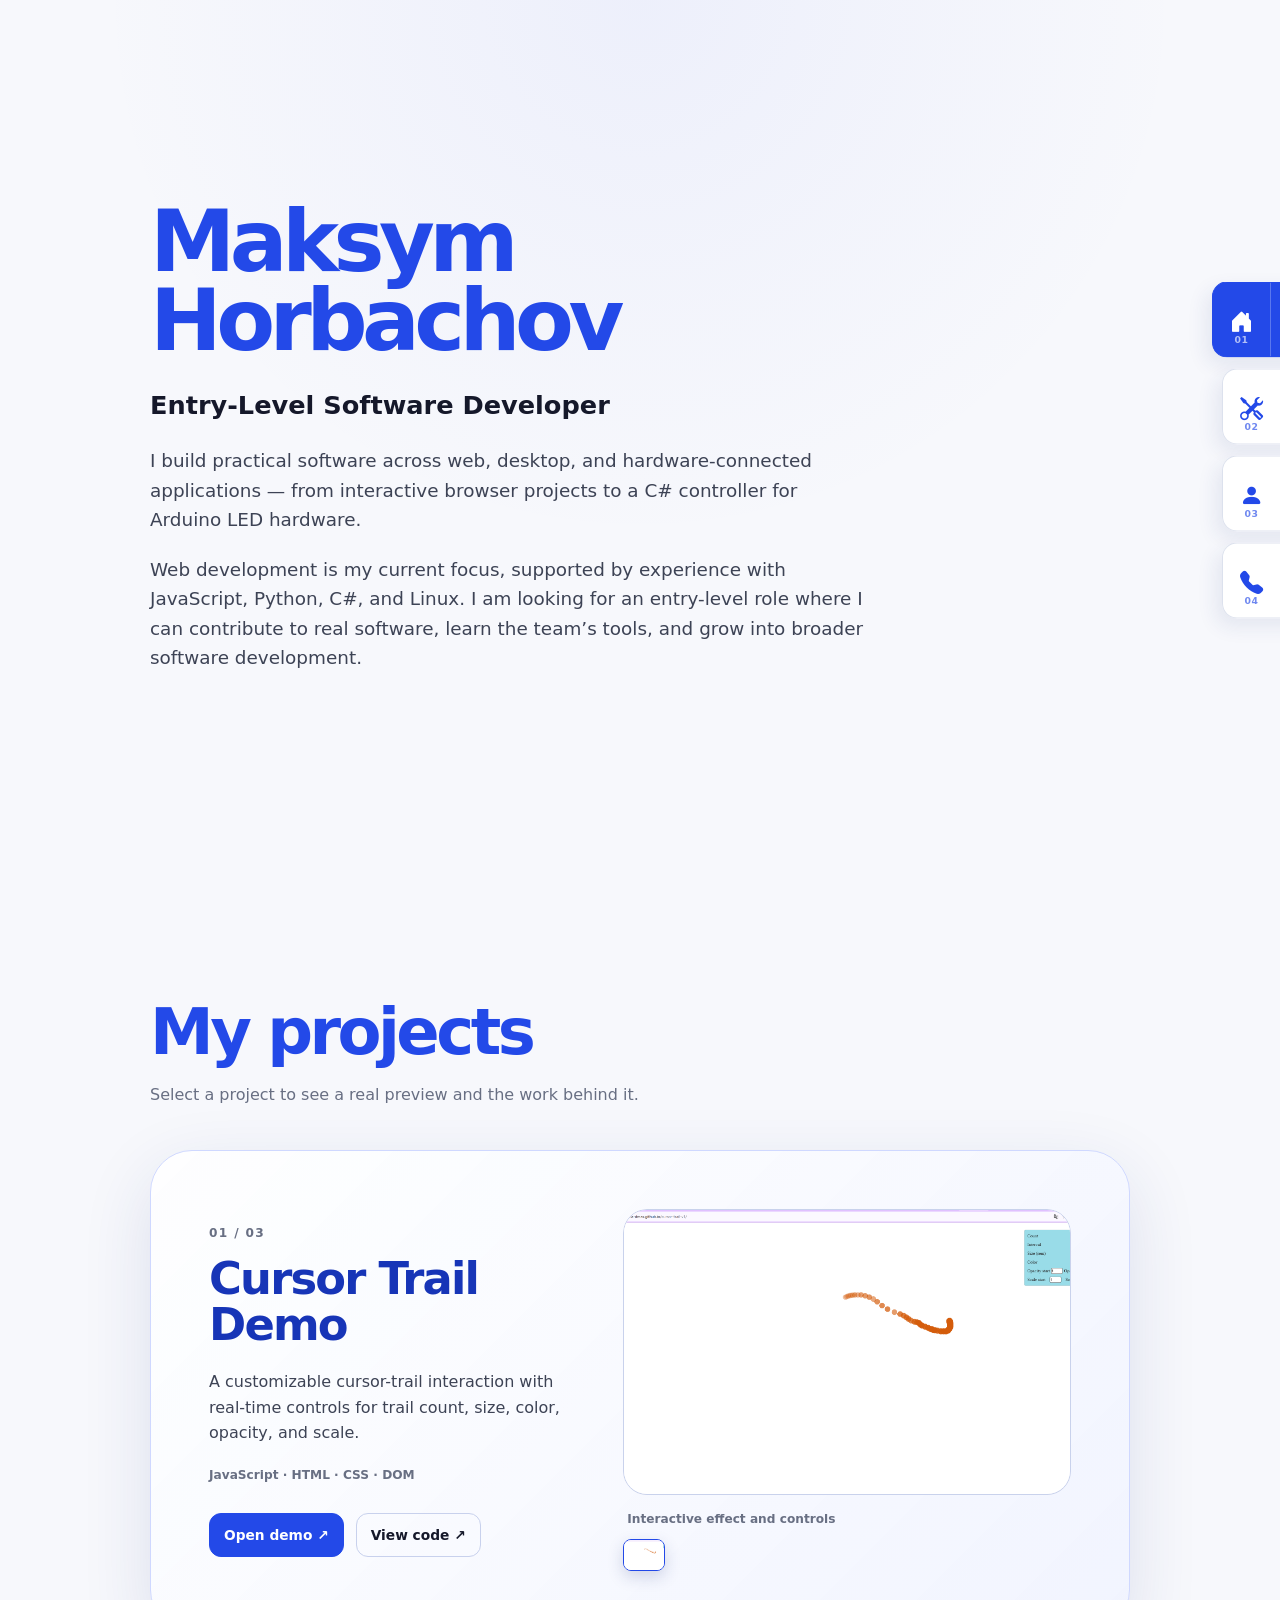
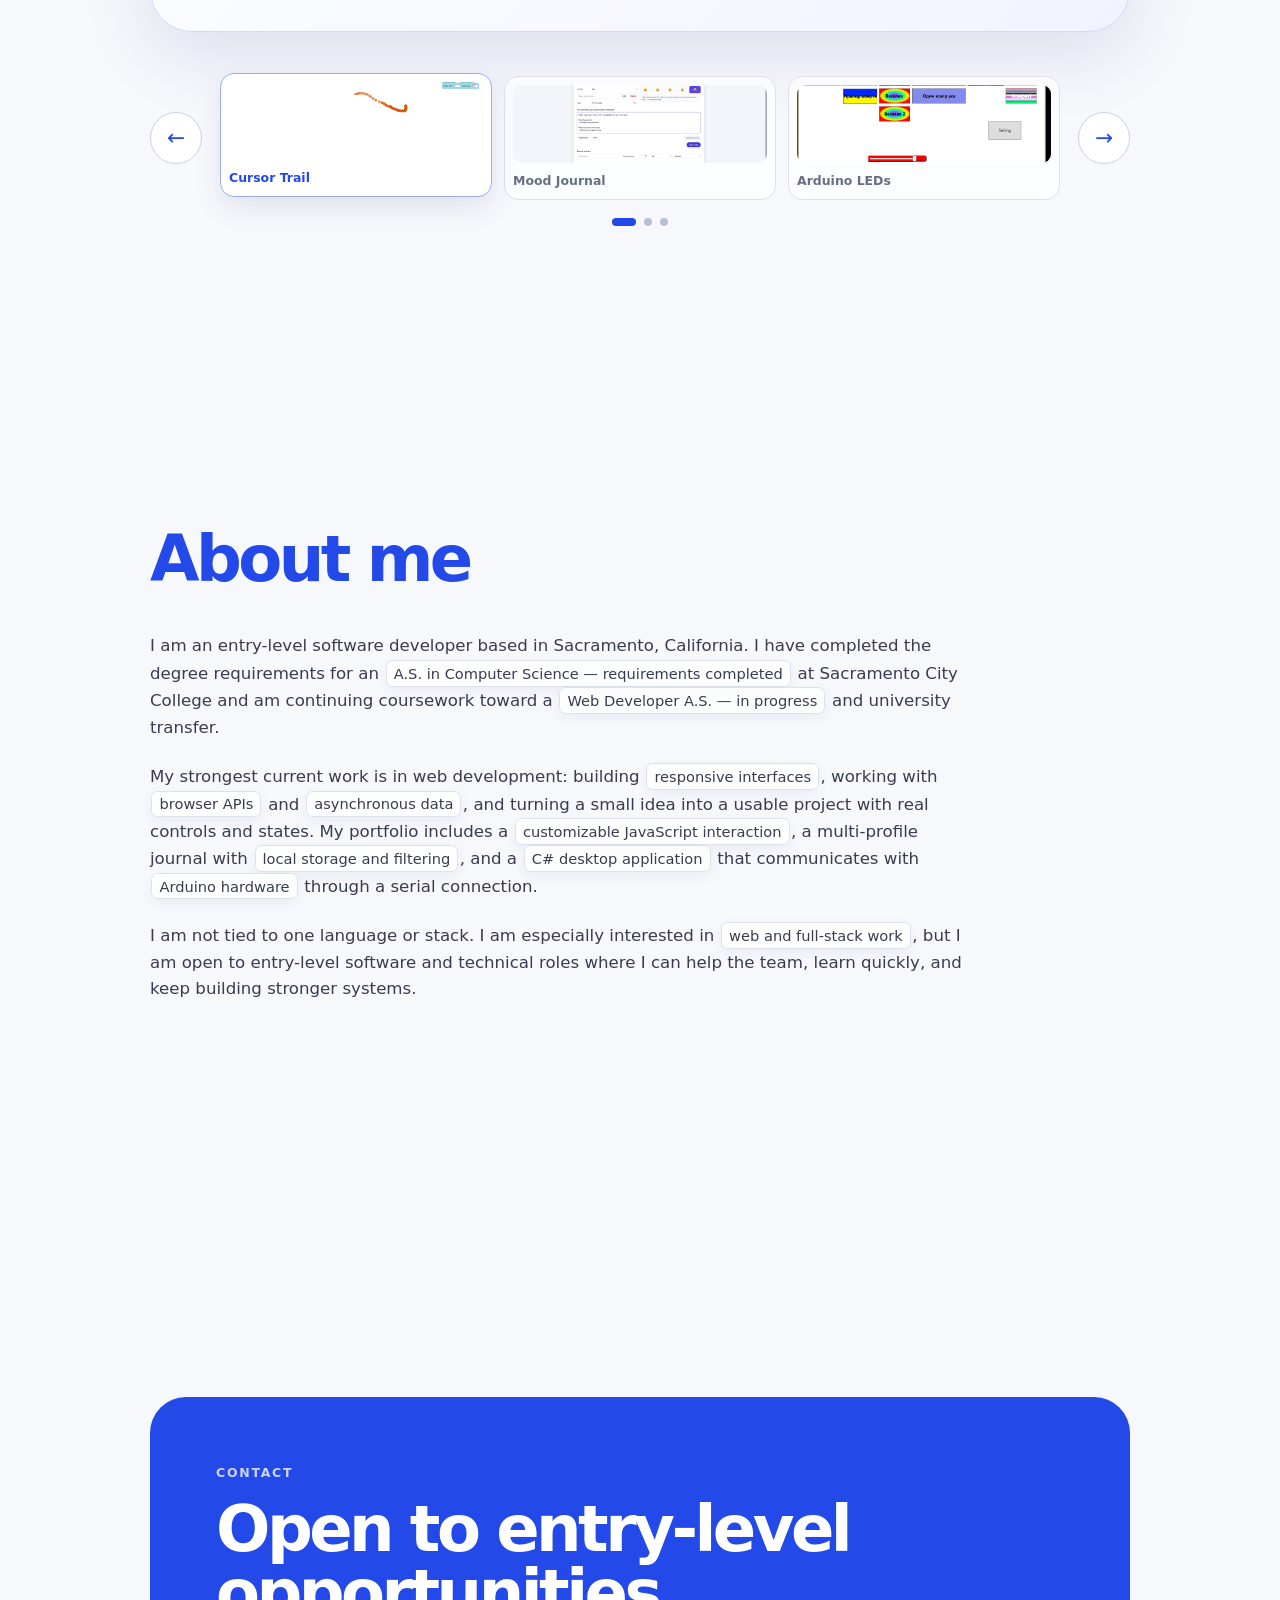
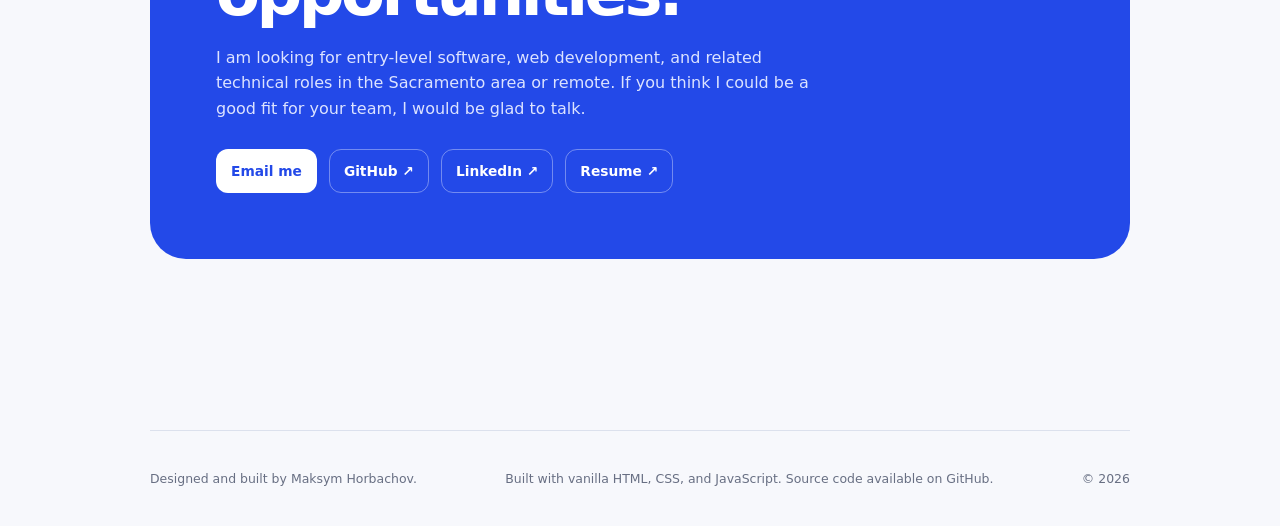
==== commit 4367128a: "refactor: simplify portfolio code and add resume Reorganize HTML, CSS, and JavaScript for clearer st" ====
--- a/index.html
+++ b/index.html
@@ -1,475 +1,139 @@
-<!DOCTYPE html>
+<!doctype html>
 <html lang="en">
 <head>
-  <meta charset="UTF-8">
-
-  <meta
-    name="viewport"
-    content="width=device-width, initial-scale=1.0"
-  >
-
-  <meta
-    name="description"
-    content="Portfolio of Maksym Horbachov, an entry-level software developer working across web, desktop, and hardware-connected applications."
-  >
-
+  <meta charset="utf-8">
+  <meta name="viewport" content="width=device-width, initial-scale=1">
+  <meta name="description" content="Portfolio of Maksym Horbachov, an entry-level software developer.">
   <title>Maksym Horbachov | Software Developer</title>
-
+  <link rel="stylesheet" href="https://cdn.jsdelivr.net/npm/bootstrap-icons@1.11.3/font/bootstrap-icons.min.css">
   <link rel="stylesheet" href="style.css">
-  <link
-  rel="stylesheet"
-  href="https://cdn.jsdelivr.net/npm/bootstrap-icons@1.11.3/font/bootstrap-icons.min.css"
->
   <script src="script.js" defer></script>
 </head>
 
 <body>
-  <a class="skip-link" href="#main-content">
-    Skip to content
-  </a>
+  <a class="skip-link" href="#main-content">Skip to content</a>
 
+  <!-- Fixed navigation: links point to the four main page sections. -->
   <nav class="section-nav" aria-label="Page sections">
-  <a
-    class="section-nav__link is-active"
-    href="#home"
-    data-section="home"
-  >
-    <span class="section-nav__handle">
-      <i class="bi bi-house-door-fill" aria-hidden="true"></i>
-      <small>01</small>
-    </span>
-
-    <span class="section-nav__label">
-      Home
-    </span>
-  </a>
-
-  <a
-    class="section-nav__link"
-    href="#projects"
-    data-section="projects"
-  >
-    <span class="section-nav__handle">
-      <i class="bi bi-tools" aria-hidden="true"></i>
-      <small>02</small>
-    </span>
-
-    <span class="section-nav__label">
-      Projects
-    </span>
-  </a>
-
-  <a
-    class="section-nav__link"
-    href="#about"
-    data-section="about"
-  >
-    <span class="section-nav__handle">
-      <i class="bi bi-person-fill" aria-hidden="true"></i>
-      <small>03</small>
-    </span>
-
-    <span class="section-nav__label">
-      About
-    </span>
-  </a>
-
-  <a
-    class="section-nav__link"
-    href="#contact"
-    data-section="contact"
-  >
-    <span class="section-nav__handle">
-      <i class="bi bi-telephone-fill" aria-hidden="true"></i>
-      <small>04</small>
-    </span>
-
-    <span class="section-nav__label">
-      Contact
-    </span>
-  </a>
-</nav>
+    <a class="section-nav__link is-active" href="#home" data-section="home">
+      <span class="section-nav__handle"><i class="bi bi-house-door-fill" aria-hidden="true"></i><small>01</small></span>
+      <span class="section-nav__label">Home</span>
+    </a>
+    <a class="section-nav__link" href="#projects" data-section="projects">
+      <span class="section-nav__handle"><i class="bi bi-tools" aria-hidden="true"></i><small>02</small></span>
+      <span class="section-nav__label">Projects</span>
+    </a>
+    <a class="section-nav__link" href="#about" data-section="about">
+      <span class="section-nav__handle"><i class="bi bi-person-fill" aria-hidden="true"></i><small>03</small></span>
+      <span class="section-nav__label">About</span>
+    </a>
+    <a class="section-nav__link" href="#contact" data-section="contact">
+      <span class="section-nav__handle"><i class="bi bi-telephone-fill" aria-hidden="true"></i><small>04</small></span>
+      <span class="section-nav__label">Contact</span>
+    </a>
+  </nav>
 
   <main id="main-content" class="page">
-    <section
-      id="home"
-      class="hero page-section"
-      aria-labelledby="hero-title"
-    >
-
-      <h1 id="hero-title">
-        Maksym Horbachov
-      </h1>
-
-      <p class="hero__role">
-        Entry-Level Software Developer
-      </p>
-
-      <p class="hero__intro">
-        I build practical software across web, desktop, and
-        hardware-connected applications. Web development is my current
-        focus, supported by a strong foundation in computer science,
-        C++, C#, JavaScript, and Linux.
-      </p>
+    <!-- 1. Intro / first screen -->
+    <section id="home" class="hero page-section" aria-labelledby="hero-title">
+      <h1 id="hero-title">Maksym Horbachov</h1>
+      <p class="hero__role">Entry-Level Software Developer</p>
+      <div class="hero__intro">
+        <p>I build practical software across web, desktop, and hardware-connected applications — from interactive browser projects to a C# controller for Arduino LED hardware.</p>
+        <p>Web development is my current focus, supported by experience with JavaScript, Python, C#, and Linux. I am looking for an entry-level role where I can contribute to real software, learn the team’s tools, and grow into broader software development.</p>
+      </div>
     </section>
 
-    <section
-      id="projects"
-      class="projects page-section"
-      aria-labelledby="projects-title"
-    >
-      <div class="section-heading">
-
-
-        <h2 id="projects-title">
-          My projects
-        </h2>
-
-        <p>
-          Select a project to see a real preview and the work behind it.
-        </p>
-      </div>
+    <!-- 2. Project carousel. The content is filled by script.js. -->
+    <section id="projects" class="projects page-section" aria-labelledby="projects-title">
+      <header class="section-heading">
+        <h2 id="projects-title">My projects</h2>
+        <p>Select a project to see a real preview and the work behind it.</p>
+      </header>
 
       <div class="project-carousel">
         <article class="project-panel" aria-live="polite">
           <div class="project-panel__copy">
-            <p
-              id="project-number"
-              class="project-panel__number"
-            >
-              01 / 03
-            </p>
-
-            <h3 id="project-title">
-              Cursor Trail Demo
-            </h3>
-
-            <p id="project-description">
-              A customizable cursor-trail interaction with real-time
-              controls for trail count, size, color, opacity, and scale.
-            </p>
-
-            <p
-              id="project-tech"
-              class="project-panel__tech"
-            >
-              JavaScript · HTML · CSS · DOM
-            </p>
-
-            <div
-              id="project-links"
-              class="project-panel__links"
-            >
-              <a
-                class="project-link project-link--primary"
-                href="https://ma-dmax.github.io/cursor-trail-v1/"
-                target="_blank"
-                rel="noreferrer"
-              >
-                Open demo
-                <span aria-hidden="true">↗</span>
-              </a>
-
-              <a
-                class="project-link"
-                href="https://github.com/ma-dmax/cursor-trail-v1"
-                target="_blank"
-                rel="noreferrer"
-              >
-                View code
-                <span aria-hidden="true">↗</span>
-              </a>
-            </div>
+            <p id="project-number" class="project-panel__number">01 / 03</p>
+            <h3 id="project-title">Cursor Trail Demo</h3>
+            <p id="project-description">A customizable cursor-trail interaction with real-time controls for trail count, size, color, opacity, and scale.</p>
+            <p id="project-tech" class="project-panel__tech">JavaScript · HTML · CSS · DOM</p>
+            <div id="project-links" class="project-panel__links"></div>
           </div>
 
           <figure class="project-media">
-            <button
-              id="project-image-open"
-              class="project-media__open"
-              type="button"
-              aria-label="Open project image in full screen"
-            >
-              <img
-                id="project-image"
-                class="project-media__image"
-                src="assets/project-media/cursor-trail/cursor-trail-effect-and-controls.png"
-                alt="Cursor Trail Demo with the orange trail effect and control panel"
-              >
-              <span class="project-media__hint">
-                Click to expand
-              </span>
+            <button id="project-image-open" class="project-media__open" type="button" aria-label="Open project image in full screen">
+              <img id="project-image" class="project-media__image" src="assets/project-media/cursor-trail/cursor-trail-effect-and-controls.png" alt="Cursor Trail Demo with the orange trail effect and control panel">
+              <span class="project-media__hint">Click to expand</span>
             </button>
-
-            <figcaption
-              id="project-image-caption"
-              class="project-media__caption"
-            >
-              Interactive effect and controls
-            </figcaption>
-
-            <div
-              id="project-media-controls"
-              class="project-media__controls"
-              aria-label="Project media"
-            ></div>
+            <figcaption id="project-image-caption" class="project-media__caption">Interactive effect and controls</figcaption>
+            <div id="project-media-controls" class="project-media__controls" aria-label="Project media"></div>
           </figure>
         </article>
 
         <div class="carousel-controls">
-          <button
-            id="project-prev"
-            class="carousel-arrow"
-            type="button"
-            aria-label="Previous project"
-          >
-            <span aria-hidden="true">←</span>
-          </button>
-
-          <div
-            class="project-thumbnails"
-            role="tablist"
-            aria-label="Choose a project"
-          >
-            <button
-              class="project-thumbnail is-active"
-              type="button"
-              role="tab"
-              aria-selected="true"
-              aria-controls="project-title"
-              data-project="0"
-            >
-              <img
-                class="project-thumbnail__visual"
-                src="assets/project-media/cursor-trail/cursor-trail-effect-and-controls.png"
-                alt=""
-              >
-
-              <span>Cursor Trail</span>
+          <button id="project-prev" class="carousel-arrow" type="button" aria-label="Previous project">←</button>
+          <div class="project-thumbnails" role="tablist" aria-label="Choose a project">
+            <button class="project-thumbnail is-active" type="button" role="tab" aria-selected="true" data-project="0">
+              <img src="assets/project-media/cursor-trail/cursor-trail-effect-and-controls.png" alt=""><span>Cursor Trail</span>
             </button>
-
-            <button
-              class="project-thumbnail"
-              type="button"
-              role="tab"
-              aria-selected="false"
-              aria-controls="project-title"
-              data-project="1"
-            >
-              <img
-                class="project-thumbnail__visual"
-                src="assets/project-media/mood-journal/mood-journal-entry-generation-workflow.png"
-                alt=""
-              >
-
-              <span>Mood Journal</span>
+            <button class="project-thumbnail" type="button" role="tab" aria-selected="false" data-project="1">
+              <img src="assets/project-media/mood-journal/mood-journal-entry-generation-workflow.png" alt=""><span>Mood Journal</span>
             </button>
-
-            <button
-              class="project-thumbnail"
-              type="button"
-              role="tab"
-              aria-selected="false"
-              aria-controls="project-title"
-              data-project="2"
-            >
-              <img
-                class="project-thumbnail__visual"
-                src="assets/project-media/arduino-led-controller/arduino-led-controller-main-control-panel.png"
-                alt=""
-              >
-
-              <span>Arduino LEDs</span>
+            <button class="project-thumbnail" type="button" role="tab" aria-selected="false" data-project="2">
+              <img src="assets/project-media/arduino-led-controller/arduino-led-controller-main-control-panel.png" alt=""><span>Arduino LEDs</span>
             </button>
           </div>
-
-          <button
-            id="project-next"
-            class="carousel-arrow"
-            type="button"
-            aria-label="Next project"
-          >
-            <span aria-hidden="true">→</span>
-          </button>
+          <button id="project-next" class="carousel-arrow" type="button" aria-label="Next project">→</button>
         </div>
 
-        <div
-          class="carousel-position"
-          aria-hidden="true"
-        >
-          <span class="is-active"></span>
-          <span></span>
-          <span></span>
+        <div class="carousel-position" aria-hidden="true"><span class="is-active"></span><span></span><span></span></div>
+      </div>
+    </section>
+
+    <!-- 3. Short background and coursework summary. -->
+    <section id="about" class="about page-section" aria-labelledby="about-title">
+      <header class="section-heading"><h2 id="about-title">About me</h2></header>
+      <div class="about__grid">
+        <div class="about__copy">
+          <p>I am an entry-level software developer based in Sacramento, California. I have completed the degree requirements for an <span class="fact-tag">A.S. in Computer Science — requirements completed</span> at Sacramento City College and am continuing coursework toward a <span class="fact-tag">Web Developer A.S. — in progress</span> and university transfer.</p>
+          <p>My strongest current work is in web development: building <span class="fact-tag">responsive interfaces</span>, working with <span class="fact-tag">browser APIs</span> and <span class="fact-tag">asynchronous data</span>, and turning a small idea into a usable project with real controls and states. My portfolio includes a <span class="fact-tag">customizable JavaScript interaction</span>, a multi-profile journal with <span class="fact-tag">local storage and filtering</span>, and a <span class="fact-tag">C# desktop application</span> that communicates with <span class="fact-tag">Arduino hardware</span> through a serial connection.</p>
+          <p>I am not tied to one language or stack. I am especially interested in <span class="fact-tag">web and full-stack work</span>, but I am open to entry-level software and technical roles where I can help the team, learn quickly, and keep building stronger systems.</p>
         </div>
       </div>
     </section>
 
-    <div
-      id="media-lightbox"
-      class="media-lightbox"
-      role="dialog"
-      aria-modal="true"
-      aria-labelledby="media-lightbox-caption"
-      hidden
-    >
-      <button
-        id="media-lightbox-backdrop"
-        class="media-lightbox__backdrop"
-        type="button"
-        aria-label="Close image viewer"
-      ></button>
-
-      <div class="media-lightbox__content">
-        <button
-          id="media-lightbox-close"
-          class="media-lightbox__close"
-          type="button"
-          aria-label="Close image viewer"
-        >
-          &times;
-        </button>
-
-        <button
-          id="media-lightbox-prev"
-          class="media-lightbox__arrow media-lightbox__arrow--previous"
-          type="button"
-          aria-label="Previous project image"
-        >
-          &larr;
-        </button>
-
-        <figure class="media-lightbox__figure">
-          <img
-            id="media-lightbox-image"
-            class="media-lightbox__image"
-            src=""
-            alt=""
-          >
-          <figcaption
-            id="media-lightbox-caption"
-            class="media-lightbox__caption"
-          ></figcaption>
-        </figure>
-
-        <button
-          id="media-lightbox-next"
-          class="media-lightbox__arrow media-lightbox__arrow--next"
-          type="button"
-          aria-label="Next project image"
-        >
-          &rarr;
-        </button>
-      </div>
-    </div>
-
-    <section
-      id="about"
-      class="about page-section"
-      aria-labelledby="about-title"
-    >
-      <div class="section-heading">
-
-
-        <h2 id="about-title">
-          About me
-        </h2>
-      </div>
-
-      <div class="about__grid">
-        <div class="about__copy">
-          <p>
-            I am an entry-level software developer based in Sacramento,
-            California. I have completed the degree requirements for an
-            Associate of Science in Computer Science at Sacramento City
-            College and am continuing coursework toward a Web Developer
-            A.S. and university transfer.
-          </p>
-
-          <p>
-            My strongest current experience is in web development, but
-            I am not tied to a single language or stack. I am looking
-            for an entry-level opportunity where I can contribute to
-            real software, learn the team's tools, and keep growing
-            across software development and IT.
-          </p>
+    <!-- 4. Contact call-to-action. -->
+    <section id="contact" class="contact page-section" aria-labelledby="contact-title">
+      <div class="contact__content">
+        <p class="eyebrow">Contact</p>
+        <h2 id="contact-title">Open to entry-level opportunities.</h2>
+        <p>I am looking for entry-level software, web development, and related technical roles in the Sacramento area or remote. If you think I could be a good fit for your team, I would be glad to talk.</p>
+        <div class="contact__links">
+          <a href="mailto:horbachov.maksym.2005@gmail.com">Email me</a>
+          <a href="https://github.com/ma-dmax" target="_blank" rel="noreferrer">GitHub ↗</a>
+          <a href="https://www.linkedin.com/in/maksym-horbachov-dev" target="_blank" rel="noreferrer">LinkedIn ↗</a>
+          <a href="assets\resume.pdf" target="_blank" rel="noreferrer">Resume ↗</a>
         </div>
-
-        <aside
-          class="foundation-card"
-          aria-labelledby="foundation-title"
-        >
-          <p class="foundation-card__label">
-            Computer science foundation
-          </p>
-
-          <h3 id="foundation-title">
-            Built on more than frontend.
-          </h3>
-
-          <p>
-            Data structures, algorithms, C++ object-oriented programming,
-            assembly and computer organization, databases, Linux
-            administration, discrete structures, and calculus.
-          </p>
-        </aside>
-      </div>
-    </section>
-
-    <section
-      id="contact"
-      class="contact page-section"
-      aria-labelledby="contact-title"
-    >
-      <div class="contact__content">
-      <p class="eyebrow">
-        Contact
-      </p>
-
-      <h2 id="contact-title">
-        Open to entry-level opportunities.
-      </h2>
-
-      <p>
-        If you think I could be a good fit for your team,
-        I would be glad to talk.
-      </p>
-
-      <div class="contact__links">
-        <a href="mailto:horbachov.maksym.2005@gmail.com">
-          Email me
-        </a>
-
-        <a
-          href="https://github.com/ma-dmax"
-          target="_blank"
-          rel="noreferrer"
-        >
-          GitHub ↗
-        </a>
-
-        <a
-          href="resume.pdf"
-          target="_blank"
-          rel="noreferrer"
-        >
-          Resume ↗
-        </a>
-      </div>
       </div>
     </section>
   </main>
 
   <footer class="footer">
-    <p>
-      Designed and built by Maksym Horbachov.
-    </p>
-    <p>
-      Built with vanilla HTML, CSS, and JavaScript.
-Source code available on GitHub.
-    </p>
+    <p>Designed and built by Maksym Horbachov.</p>
+    <p>Built with vanilla HTML, CSS, and JavaScript. Source code available on GitHub.</p>
+    <p>© 2026</p>
+  </footer>
 
-    <p>
-      © 2026
-    </p>
-  </footer>
+  <!-- Opened by clicking the large project image. Starts hidden. -->
+  <div id="media-lightbox" class="media-lightbox" role="dialog" aria-modal="true" aria-labelledby="media-lightbox-caption" hidden>
+    <button id="media-lightbox-backdrop" class="media-lightbox__backdrop" type="button" aria-label="Close image viewer"></button>
+    <div class="media-lightbox__content">
+      <button id="media-lightbox-close" class="media-lightbox__close" type="button" aria-label="Close image viewer">×</button>
+      <button id="media-lightbox-prev" class="media-lightbox__arrow media-lightbox__arrow--previous" type="button" aria-label="Previous project image">←</button>
+      <figure class="media-lightbox__figure"><img id="media-lightbox-image" class="media-lightbox__image" src="" alt=""><figcaption id="media-lightbox-caption" class="media-lightbox__caption"></figcaption></figure>
+      <button id="media-lightbox-next" class="media-lightbox__arrow media-lightbox__arrow--next" type="button" aria-label="Next project image">→</button>
+    </div>
+  </div>
 </body>
 </html>
--- a/style.css
+++ b/style.css
@@ -1,23 +1,25 @@
+/*
+  PORTFOLIO STYLES
+  ----------------
+  The file is arranged in the same order as the page:
+  base -> hero -> projects -> about -> contact -> viewer -> navigation -> responsive rules.
+*/
+
+/* Easy-to-change site-wide values. */
 :root {
   --page: #f7f8fc;
   --surface: #ffffff;
-  --surface-soft: #f1f4ff;
-
   --ink: #15182a;
   --muted: #686f83;
-
   --line: #dce1ed;
-
   --blue: #2349e8;
   --blue-dark: #1735b7;
-  --blue-soft: #dfe6ff;
-
-  --shadow:
-    0 22px 70px rgba(31, 50, 120, 0.12);
-
   --content: 980px;
   --footer-height: 96px;
-}
+  --shadow: 0 22px 70px rgba(31, 50, 120, 0.12);
+}
+
+/* Base page rules. */
 * {
   box-sizing: border-box;
 }
@@ -28,61 +30,34 @@
 
 body {
   margin: 0;
-
   color: var(--ink);
-
   background:
-    radial-gradient(
-      circle at 50% 0%,
-      rgba(66, 93, 238, 0.055),
-      transparent 34rem
-    ),
+    radial-gradient(circle at 50% 0%, rgba(66, 93, 238, 0.055), transparent 34rem),
     var(--page);
-
-  font-family:
-    Inter,
-    ui-sans-serif,
-    -apple-system,
-    BlinkMacSystemFont,
-    "Segoe UI",
-    sans-serif;
-
+  font-family: Inter, ui-sans-serif, system-ui, -apple-system, BlinkMacSystemFont, "Segoe UI", sans-serif;
   line-height: 1.6;
 }
 
 button,
 a {
+  color: inherit;
   font: inherit;
-}
-
-button {
-  color: inherit;
-}
-
-a {
-  color: inherit;
 }
 
 :focus-visible {
   outline: 3px solid rgba(35, 73, 232, 0.35);
   outline-offset: 4px;
 }
-
-/* Skip link */
 
 .skip-link {
   position: fixed;
   top: 12px;
   left: 12px;
   z-index: 100;
-
   padding: 10px 14px;
-
   border-radius: 10px;
-
   color: #ffffff;
   background: var(--blue);
-
   transform: translateY(-160%);
 }
 
@@ -90,620 +65,238 @@
   transform: translateY(0);
 }
 
-/* Main page */
-
-.page {
-  width: min(
-    calc(100% - 48px),
-    var(--content)
-  );
-
+/* Shared page width. */
+.page,
+.footer {
+  width: min(calc(100% - 48px), var(--content));
   margin: 0 auto;
 }
 
 .page-section {
-  scroll-margin-top: 32px;
-}
-
-/* Hero */
-
+  scroll-margin-top: 0;
+}
+
+/* Hero / first screen. */
 .hero {
-  min-height: 58vh;
-
+  min-height: 100svh;
   display: flex;
   flex-direction: column;
   justify-content: center;
-
-  padding-top: 42px;
-  padding-bottom: 68px;
-}
-
-.eyebrow {
-  margin: 0 0 14px;
-
-  color: var(--blue);
-
-  font-size: 0.78rem;
-  font-weight: 800;
-
-  letter-spacing: 0.14em;
-  text-transform: uppercase;
-}
-
-.hero h1 {
-  max-width: 760px;
-
-  margin: 0;
-
-  color: var(--blue);
-
-  font-size:
-    clamp(3.2rem, 6.7vw, 6rem);
-
-  font-weight: 800;
-
-  letter-spacing: -0.065em;
-  line-height: 0.92;
-}
-
-.hero__role {
-  margin: 26px 0 0;
-
-  font-size:
-    clamp(1.2rem, 2vw, 1.6rem);
-
-  font-weight: 700;
-}
-
-.hero__intro {
-  max-width: 720px;
-
-  margin: 20px 0 0;
-
-  color: #3d4355;
-
-  font-size:
-    clamp(1rem, 1.5vw, 1.15rem);
-}
-
-
-/* Sections */
-
-.projects,
-.about {
-  padding: 100px 0;
-}
-
-.section-heading {
-  max-width: 650px;
-
-  margin-bottom: 42px;
-}
-
+  padding: 42px 0 68px;
+}
+
+.hero h1,
 .section-heading h2,
 .contact h2 {
   margin: 0;
-
-  color: var(--blue);
-
-  font-size:
-    clamp(2.4rem, 5vw, 4.4rem);
-
   letter-spacing: -0.055em;
   line-height: 1;
 }
 
-.section-heading > p:last-child {
+.hero h1 {
+  max-width: 760px;
+  color: var(--blue);
+  font-size: clamp(3.2rem, 6.7vw, 6rem);
+  letter-spacing: -0.065em;
+  line-height: 0.92;
+}
+
+.hero__role {
+  margin: 26px 0 0;
+  font-size: clamp(1.2rem, 2vw, 1.6rem);
+  font-weight: 700;
+}
+
+.hero__intro {
+  max-width: 720px;
+  color: #3d4355;
+  font-size: clamp(1rem, 1.5vw, 1.15rem);
+}
+
+.hero__intro p {
+  margin: 20px 0 0;
+}
+
+/* Reusable section headings. */
+.projects,
+.about {
+  min-height: 100svh;
+  padding: 100px 0;
+}
+
+.about {
+  display: flex;
+  flex-direction: column;
+  justify-content: center;
+}
+
+.section-heading {
+  max-width: 650px;
+  margin-bottom: 42px;
+}
+
+.section-heading h2,
+.contact h2 {
+  color: var(--blue);
+  font-size: clamp(2.4rem, 5vw, 4.4rem);
+}
+
+.section-heading p {
   margin: 18px 0 0;
-
   color: var(--muted);
 }
 
-/* Project panel */
-
+.eyebrow {
+  margin: 0 0 14px;
+  color: var(--blue);
+  font-size: 0.78rem;
+  font-weight: 800;
+  letter-spacing: 0.14em;
+  text-transform: uppercase;
+}
+
+/* Project panel: text on the left, selected image on the right. */
 .project-panel {
-  position: relative;
-
+  display: grid;
+  grid-template-columns: minmax(0, 0.9fr) minmax(320px, 1.1fr);
+  gap: 48px;
+  align-items: center;
   min-height: 410px;
-
-  display: grid;
-
-  grid-template-columns:
-    minmax(0, 0.9fr)
-    minmax(320px, 1.1fr);
-
-  gap: 48px;
-
-  align-items: center;
-
-  padding:
-    clamp(28px, 5vw, 58px);
-
+  padding: clamp(28px, 5vw, 58px);
   overflow: hidden;
-
   border: 1px solid #cfd8ff;
   border-radius: 42px;
-
-  background:
-    linear-gradient(
-      135deg,
-      rgba(255, 255, 255, 0.92),
-      rgba(241, 244, 255, 0.98)
-    ),
-    var(--surface);
-
+  background: linear-gradient(135deg, rgba(255, 255, 255, 0.92), rgba(241, 244, 255, 0.98));
   box-shadow: var(--shadow);
 }
 
-.project-panel::after {
+.project-panel__copy {
+  min-width: 0;
+}
+
+.project-panel__number,
+.project-panel__tech,
+.project-media__caption {
+  color: var(--muted);
+  font-size: 0.76rem;
+  font-weight: 750;
+}
+
+.project-panel__number {
+  margin: 0 0 12px;
+  letter-spacing: 0.11em;
+}
+
+.project-panel h3 {
+  margin: 0;
+  color: var(--blue-dark);
+  font-size: clamp(1.8rem, 3.5vw, 3rem);
+  letter-spacing: -0.04em;
+  line-height: 1.04;
+}
+
+#project-description {
+  margin: 20px 0 0;
+  color: #3d4355;
+}
+
+.project-panel__tech {
+  margin: 20px 0 0;
+}
+
+/* Shared button-link styles for project and contact links. */
+.project-panel__links,
+.contact__links {
+  display: flex;
+  flex-wrap: wrap;
+  gap: 12px;
+  margin-top: 28px;
+}
+
+.project-link,
+.contact__links a {
+  padding: 10px 14px;
+  border: 1px solid #c8d1ed;
+  border-radius: 12px;
+  font-size: 0.86rem;
+  font-weight: 800;
+  text-decoration: none;
+}
+
+.project-link--primary {
+  border-color: var(--blue);
+  color: #ffffff;
+  background: var(--blue);
+}
+
+.project-link:hover,
+.project-link:focus-visible {
+  border-color: var(--blue);
+  color: #ffffff;
+  background: var(--blue);
+}
+
+/* Large project preview and its hover hint. */
+.project-media {
+  position: relative;
+  min-height: 286px;
+  margin: 0;
+}
+
+.project-media__open {
+  position: relative;
+  display: block;
+  width: 100%;
+  padding: 0;
+  overflow: hidden;
+  border: 0;
+  border-radius: 24px;
+  background: none;
+  cursor: zoom-in;
+}
+
+.project-media__image {
+  display: block;
+  width: 100%;
+  height: 286px;
+  object-fit: cover;
+  border: 1px solid #c9d2ec;
+  border-radius: 24px;
+  background: var(--surface);
+  box-shadow: 0 20px 45px rgba(31, 50, 120, 0.18);
+  transition: transform 220ms ease, box-shadow 220ms ease, filter 220ms ease;
+}
+
+.project-media__open::after {
   content: "";
-
   position: absolute;
-
-  left: 40%;
-  bottom: -16px;
-
-  width: 34px;
-  height: 34px;
-
-  border-right: 1px solid #cfd8ff;
-  border-bottom: 1px solid #cfd8ff;
-
-  background: #f5f7ff;
-
-  transform: rotate(45deg);
-}
-
-.project-panel__copy {
-  position: relative;
-  z-index: 2;
-}
-
-.project-panel__number {
-  margin: 0 0 18px;
-
-  color: var(--blue);
-
+  inset: 0;
+  background: rgba(11, 22, 73, 0.34);
+  opacity: 0;
+  transition: opacity 220ms ease;
+}
+
+.project-media__hint {
+  position: absolute;
+  top: 50%;
+  left: 50%;
+  z-index: 1;
+  padding: 10px 14px;
+  border: 1px solid rgba(255, 255, 255, 0.7);
+  border-radius: 999px;
+  color: #ffffff;
+  background: rgba(16, 27, 71, 0.78);
   font-size: 0.78rem;
   font-weight: 800;
-
-  letter-spacing: 0.12em;
-}
-
-.project-panel h3 {
-  margin: 0;
-
-  font-size:
-    clamp(2rem, 4vw, 3.35rem);
-
-  letter-spacing: -0.05em;
-  line-height: 1;
-}
-
-#project-description {
-  margin: 22px 0 0;
-
-  color: #454b5d;
-}
-
-.project-panel__tech {
-  margin: 22px 0 0;
-
-  color: var(--blue-dark);
-
-  font-size: 0.82rem;
-  font-weight: 750;
-}
-
-.project-panel__links {
-  display: flex;
-  flex-wrap: wrap;
-  gap: 10px;
-
-  margin-top: 28px;
-}
-
-.project-link {
-  display: inline-flex;
-  align-items: center;
-  gap: 8px;
-
-  padding: 10px 14px;
-
-  border: 1px solid #bbc6f4;
-  border-radius: 12px;
-
-  color: var(--blue);
-  background: #ffffff;
-
-  font-size: 0.84rem;
-  font-weight: 800;
-
-  text-decoration: none;
-
-  transition:
-    color 160ms ease,
-    border-color 160ms ease,
-    background 160ms ease,
-    transform 160ms ease;
-}
-
-.project-link:hover {
-  transform: translateY(-2px);
-}
-
-.project-link--primary {
-  color: #ffffff;
-
-  border-color: var(--blue);
-  background: var(--blue);
-}
-
-/* Generated project illustrations */
-
-.project-art {
-  position: relative;
-
-  min-height: 286px;
-}
-
-.mock-window {
-  position: absolute;
-  inset: 0;
-
-  overflow: hidden;
-
-  border: 1px solid #c9d2ec;
-  border-radius: 24px;
-
-  background: #ffffff;
-
-  box-shadow:
-    0 20px 45px rgba(31, 50, 120, 0.18);
-
-}
-
-.mock-window__bar {
-  height: 34px;
-
-  display: flex;
-  align-items: center;
-  gap: 6px;
-
-  padding: 0 14px;
-
-  border-bottom: 1px solid #e1e5ef;
-
-  background: #f4f5f9;
-}
-
-.mock-window__bar span {
-  width: 8px;
-  height: 8px;
-
-  border-radius: 50%;
-
-  background: #b7bfd2;
-}
-
-.mock-window__canvas {
-  position: relative;
-
-  height: calc(100% - 34px);
-
-  overflow: hidden;
-
-  background:
-    linear-gradient(
-      rgba(35, 73, 232, 0.035) 1px,
-      transparent 1px
-    ),
-    linear-gradient(
-      90deg,
-      rgba(35, 73, 232, 0.035) 1px,
-      transparent 1px
-    ),
-    #ffffff;
-
-  background-size: 24px 24px;
-}
-
-.trail-dot {
-  position: absolute;
-
-  border-radius: 50%;
-
-  background: var(--blue);
-
-  box-shadow:
-    0 0 24px rgba(35, 73, 232, 0.22);
-}
-
-.trail-dot--one {
-  top: 34%;
-  left: 22%;
-
-  width: 54px;
-  height: 54px;
-}
-
-.trail-dot--two {
-  top: 44%;
-  left: 39%;
-
-  width: 40px;
-  height: 40px;
-
-  opacity: 0.75;
-}
-
-.trail-dot--three {
-  top: 56%;
-  left: 53%;
-
-  width: 28px;
-  height: 28px;
-
-  opacity: 0.5;
-}
-
-.trail-dot--four {
-  top: 64%;
-  left: 65%;
-
-  width: 18px;
-  height: 18px;
-
-  opacity: 0.28;
-}
-
-.mock-controls {
-  position: absolute;
-
-  top: 18px;
-  right: 18px;
-
-  width: 112px;
-
-  padding: 14px;
-
-  border: 1px solid #dce1ed;
-  border-radius: 14px;
-
-  background: rgba(255, 255, 255, 0.92);
-
-  box-shadow:
-    0 8px 30px rgba(26, 43, 102, 0.11);
-}
-
-.mock-controls span {
-  display: block;
-
-  height: 6px;
-
-  margin: 8px 0;
-
-  border-radius: 999px;
-
-  background: var(--blue-soft);
-}
-
-.mock-controls span:nth-child(2) {
-  width: 70%;
-
-  background: var(--blue);
-}
-
-/* Mood Journal visual */
-
-.project-art--mood .mock-window__canvas {
-  display: grid;
-
-  grid-template-columns:
-    repeat(3, 1fr);
-
-  gap: 10px;
-
-  align-content: center;
-
-  padding: 34px;
-
-  background: #fff9fb;
-}
-
-.project-art--mood .trail-dot {
-  position: static;
-
-  width: auto;
-  height: 62px;
-
-  border-radius: 18px;
-
-  background: #ffe6ec;
-
-  box-shadow: none;
-
-  opacity: 1;
-}
-
-.project-art--mood .trail-dot:nth-child(2) {
-  background: #fff0c9;
-}
-
-.project-art--mood .trail-dot:nth-child(3) {
-  background: #e4f8e9;
-}
-
-.project-art--mood .trail-dot:nth-child(4) {
-  grid-column: 1 / -1;
-
-  height: 76px;
-
-  background: #f1f2f7;
-}
-
-.project-art--mood .mock-controls {
-  display: none;
-}
-
-/* Arduino visual */
-
-.project-art--arduino .mock-window__canvas {
-  padding: 44px 32px;
-
-  background: #f9fbff;
-}
-
-.project-art--arduino .trail-dot {
-  position: static;
-
-  width: 100%;
-  height: 13px;
-
-  margin: 26px 0;
-
-  border-radius: 999px;
-
-  box-shadow: none;
-
-  opacity: 1;
-
-  background:
-    linear-gradient(
-      90deg,
-      #ef3d52 0 70%,
-      #e3e6ef 70%
-    );
-}
-
-.project-art--arduino .trail-dot:nth-child(2) {
-  background:
-    linear-gradient(
-      90deg,
-      #2bc875 0 54%,
-      #e3e6ef 54%
-    );
-}
-
-.project-art--arduino .trail-dot:nth-child(3) {
-  background:
-    linear-gradient(
-      90deg,
-      #315de3 0 82%,
-      #e3e6ef 82%
-    );
-}
-
-.project-art--arduino .trail-dot:nth-child(4) {
-  display: none;
-}
-
-.project-art--arduino .mock-controls {
-  display: none;
-}
-
-/* Real project media */
-
-.project-media {
-  position: relative;
-
-  min-height: 286px;
-
-  margin: 0;
-}
-
-.project-media__open {
-  position: relative;
-
-  width: 100%;
-
-  display: block;
-
-  padding: 0;
-
-  overflow: hidden;
-
-  border: 0;
-  border-radius: 24px;
-
-  background: transparent;
-
-  cursor: zoom-in;
-}
-
-.project-media__image {
-  width: 100%;
-  height: 286px;
-
-  display: block;
-
-  object-fit: cover;
-  object-position: center;
-
-  border: 1px solid #c9d2ec;
-  border-radius: 24px;
-
-  background: #ffffff;
-
-  box-shadow:
-    0 20px 45px rgba(31, 50, 120, 0.18);
-
-  transition:
-    transform 220ms ease,
-    box-shadow 220ms ease,
-    filter 220ms ease;
-}
-
-.project-media__open::after {
-  content: "";
-
-  position: absolute;
-  inset: 0;
-
-  background: rgba(11, 22, 73, 0.34);
-
   opacity: 0;
-
-  pointer-events: none;
-
-  transition: opacity 220ms ease;
-}
-
-.project-media__hint {
-  position: absolute;
-  left: 50%;
-  top: 50%;
-  z-index: 1;
-
-  padding: 10px 14px;
-
-  border: 1px solid rgba(255, 255, 255, 0.7);
-  border-radius: 999px;
-
-  color: #ffffff;
-  background: rgba(16, 27, 71, 0.78);
-
-  font-size: 0.78rem;
-  font-weight: 800;
-
-  opacity: 0;
-
-  pointer-events: none;
-
   transform: translate(-50%, -42%);
-
-  transition:
-    opacity 180ms ease,
-    transform 220ms ease;
+  transition: opacity 180ms ease, transform 220ms ease;
 }
 
 .project-media__open:hover .project-media__image,
 .project-media__open:focus-visible .project-media__image {
-  box-shadow:
-    0 25px 52px rgba(31, 50, 120, 0.25);
-
   filter: brightness(0.94);
-
+  box-shadow: 0 25px 52px rgba(31, 50, 120, 0.25);
   transform: scale(1.035);
 }
 
@@ -721,49 +314,31 @@
 
 .project-media__caption {
   display: block;
-
   margin: 15px 4px 0;
-
-  color: var(--muted);
-
-  font-size: 0.76rem;
-  font-weight: 750;
-}
-
+}
+
+/* Small image buttons appear only for projects with several images. */
 .project-media__controls {
   display: flex;
   gap: 8px;
-
   margin-top: 12px;
 }
 
 .project-media__thumbnail {
   width: 42px;
   height: 32px;
-
   padding: 0;
-
   overflow: hidden;
-
   border: 1px solid #cbd3ea;
   border-radius: 8px;
-
-  background: #ffffff;
-
+  background: var(--surface);
   cursor: pointer;
-
-  transition:
-    border-color 160ms ease,
-    box-shadow 160ms ease,
-    transform 160ms ease;
 }
 
 .project-media__thumbnail img {
+  display: block;
   width: 100%;
   height: 100%;
-
-  display: block;
-
   object-fit: cover;
 }
 
@@ -771,13 +346,193 @@
 .project-media__thumbnail:focus-visible,
 .project-media__thumbnail.is-active {
   border-color: var(--blue);
-
   box-shadow: 0 6px 16px rgba(31, 50, 120, 0.18);
-
   transform: translateY(-2px);
 }
 
-/* Full-screen project media */
+/* Project selector below the panel. */
+.carousel-controls {
+  display: grid;
+  grid-template-columns: auto 1fr auto;
+  gap: 18px;
+  align-items: center;
+  margin-top: 44px;
+}
+
+.carousel-arrow {
+  width: 52px;
+  height: 52px;
+  border: 1px solid #cbd3ea;
+  border-radius: 50%;
+  color: var(--blue);
+  background: var(--surface);
+  font-size: 1.35rem;
+  cursor: pointer;
+  transition: color 160ms ease, background 160ms ease, transform 160ms ease;
+}
+
+.carousel-arrow:hover,
+.carousel-arrow:focus-visible {
+  color: #ffffff;
+  background: var(--blue);
+  transform: scale(1.05);
+}
+
+.project-thumbnails {
+  display: grid;
+  grid-template-columns: repeat(3, minmax(0, 1fr));
+  gap: 12px;
+}
+
+.project-thumbnail {
+  min-width: 0;
+  padding: 8px;
+  border: 1px solid var(--line);
+  border-radius: 14px;
+  color: var(--muted);
+  background: rgba(255, 255, 255, 0.7);
+  cursor: pointer;
+  transition: border-color 160ms ease, box-shadow 160ms ease, transform 160ms ease;
+}
+
+.project-thumbnail img {
+  display: block;
+  width: 100%;
+  height: 78px;
+  object-fit: cover;
+  border-radius: 9px;
+}
+
+.project-thumbnail span {
+  display: block;
+  margin-top: 8px;
+  overflow: hidden;
+  font-size: 0.78rem;
+  font-weight: 800;
+  text-align: left;
+  text-overflow: ellipsis;
+  white-space: nowrap;
+}
+
+.project-thumbnail:hover,
+.project-thumbnail:focus-visible,
+.project-thumbnail.is-active {
+  border-color: #9cadf6;
+  color: var(--blue);
+  background: var(--surface);
+  box-shadow: 0 10px 26px rgba(31, 50, 120, 0.1);
+  transform: translateY(-3px);
+}
+
+.carousel-position {
+  display: flex;
+  justify-content: center;
+  gap: 8px;
+  margin-top: 18px;
+}
+
+.carousel-position span {
+  width: 8px;
+  height: 8px;
+  border-radius: 99px;
+  background: #b8c0d6;
+  transition: width 180ms ease, background 180ms ease;
+}
+
+.carousel-position .is-active {
+  width: 24px;
+  background: var(--blue);
+}
+
+/* About section. */
+.about__grid {
+  max-width: 820px;
+}
+
+.about__copy {
+  color: #373d4f;
+  font-size: 1.04rem;
+}
+
+.about__copy p {
+  margin: 0 0 22px;
+}
+
+/* Small factual highlights embedded directly in the About text. */
+.fact-tag {
+  display: inline-block;
+  margin: 0 0.1em;
+  padding: 0.12em 0.48em;
+  border: 1px solid var(--line);
+  border-radius: 0.45em;
+  color: inherit;
+  background: rgba(255, 255, 255, 0.82);
+  box-shadow: 0 4px 12px rgba(31, 50, 120, 0.06);
+  font-size: 0.88em;
+  font-weight: 500;
+  line-height: 1.45;
+}
+
+/* Contact card and footer share the final screen. */
+.contact {
+  min-height: calc(100svh - var(--footer-height));
+  display: flex;
+  flex-direction: column;
+  justify-content: center;
+}
+
+.contact__content {
+  width: 100%;
+  padding: clamp(34px, 6vw, 66px);
+  border-radius: 36px;
+  color: #ffffff;
+  background: var(--blue);
+}
+
+.contact .eyebrow {
+  color: #cbd5ff;
+}
+
+.contact h2 {
+  max-width: 720px;
+  color: #ffffff;
+}
+
+.contact__content > p:not(.eyebrow) {
+  max-width: 610px;
+  margin: 20px 0 0;
+  color: #dce3ff;
+}
+
+.contact__links a {
+  border-color: rgba(255, 255, 255, 0.36);
+}
+
+.contact__links a:first-child {
+  color: var(--blue);
+  background: #ffffff;
+}
+
+.footer {
+  min-height: var(--footer-height);
+  display: flex;
+  align-items: center;
+  justify-content: space-between;
+  gap: 20px;
+  padding: 16px 0;
+  border-top: 1px solid var(--line);
+  color: var(--muted);
+  font-size: 0.78rem;
+}
+
+.footer p {
+  margin: 0;
+}
+
+/* Full-screen image viewer. The [hidden] rule prevents it appearing on load. */
+.media-lightbox[hidden] {
+  display: none;
+}
 
 body.has-lightbox {
   overflow: hidden;
@@ -787,101 +542,69 @@
   position: fixed;
   inset: 0;
   z-index: 100;
-
   display: grid;
   place-items: center;
-
   padding: clamp(18px, 4vw, 54px);
-}
-
-.media-lightbox[hidden] {
-  display: none;
 }
 
 .media-lightbox__backdrop {
   position: absolute;
   inset: 0;
-
   border: 0;
-
   background: rgba(9, 15, 43, 0.82);
-
   cursor: zoom-out;
 }
 
 .media-lightbox__content {
   position: relative;
   z-index: 1;
-
-  width: min(1160px, 100%);
-  min-height: 0;
-
   display: grid;
-
   grid-template-columns: auto minmax(0, 1fr) auto;
   gap: clamp(10px, 2vw, 24px);
-
   align-items: center;
+  width: min(1160px, 100%);
 }
 
 .media-lightbox__figure {
   min-width: 0;
-
   margin: 0;
-
   text-align: center;
 }
 
 .media-lightbox__image {
+  display: block;
   width: 100%;
   max-height: min(76svh, 760px);
-
-  display: block;
-
   object-fit: contain;
-
   border-radius: 16px;
-
   background: #10162e;
-
   box-shadow: 0 28px 70px rgba(0, 0, 0, 0.32);
 }
 
 .media-lightbox__caption {
   margin-top: 14px;
-
   color: rgba(255, 255, 255, 0.88);
-
   font-size: 0.84rem;
   font-weight: 750;
 }
 
 .media-lightbox__close,
 .media-lightbox__arrow {
+  display: grid;
+  place-items: center;
   width: 48px;
   height: 48px;
-
-  display: grid;
-  place-items: center;
-
   border: 1px solid rgba(255, 255, 255, 0.4);
   border-radius: 50%;
-
   color: #ffffff;
   background: rgba(12, 20, 53, 0.72);
-
   cursor: pointer;
-
-  transition:
-    background 160ms ease,
-    transform 160ms ease;
 }
 
 .media-lightbox__close {
   position: absolute;
   top: -14px;
   right: -14px;
-
   font-size: 1.7rem;
   line-height: 1;
 }
@@ -895,464 +618,184 @@
 .media-lightbox__arrow:hover,
 .media-lightbox__arrow:focus-visible {
   background: var(--blue);
-
   transform: scale(1.08);
 }
 
-/* Carousel controls */
-
-.carousel-controls {
+/* Desktop side-card navigation. Only its icon handle shows until hover. */
+.section-nav {
+  position: fixed;
+  top: 50%;
+  right: 0;
+  z-index: 20;
   display: grid;
-
-  grid-template-columns:
-    auto
-    1fr
-    auto;
-
-  gap: 18px;
-
+  justify-items: end;
+  gap: 11px;
+  width: 188px;
+  transform: translateY(-50%);
+}
+
+.section-nav__link {
+  display: grid;
+  grid-template-columns: 58px 1fr;
   align-items: center;
-
-  margin-top: 44px;
-}
-
-.carousel-arrow {
-  width: 52px;
-  height: 52px;
-
-  border: 1px solid #cbd3ea;
-  border-radius: 50%;
-
+  width: 188px;
+  height: 76px;
+  padding-right: 20px;
+  overflow: hidden;
+  border: 1px solid var(--line);
+  border-right: 0;
+  border-radius: 15px 0 0 15px;
+  color: var(--muted);
+  background: rgba(255, 255, 255, 0.97);
+  box-shadow: -6px 8px 20px rgba(31, 50, 120, 0.09);
+  font-size: 0.9rem;
+  font-weight: 750;
+  text-decoration: none;
+  transform: translateX(130px);
+  transition: transform 240ms cubic-bezier(0.22, 0.8, 0.3, 1), color 180ms ease, background 180ms ease, box-shadow 180ms ease;
+}
+
+.section-nav__handle {
+  display: grid;
+  grid-template-rows: 1fr auto;
+  place-items: center;
+  height: 100%;
+  padding: 12px 0 9px;
+  border-right: 1px solid var(--line);
   color: var(--blue);
-  background: #ffffff;
-
-  font-size: 1.35rem;
-
-  cursor: pointer;
-
-  transition:
-    color 160ms ease,
-    background 160ms ease,
-    transform 160ms ease;
-}
-
-.carousel-arrow:hover {
-  color: #ffffff;
-  background: var(--blue);
-
-  transform: scale(1.05);
-}
-
-.project-thumbnails {
-  display: grid;
-
-  grid-template-columns:
-    repeat(3, minmax(0, 1fr));
-
-  gap: 12px;
-}
-
-.project-thumbnail {
-  min-width: 0;
-
-  padding: 8px;
-
-  border: 1px solid var(--line);
-  border-radius: 16px;
-
-  color: var(--muted);
-  background: #ffffff;
-
-  cursor: pointer;
-
-  text-align: left;
-
-  transition:
-    color 160ms ease,
-    border-color 160ms ease,
-    box-shadow 160ms ease,
-    transform 160ms ease;
-}
-
-.project-thumbnail:hover,
-.project-thumbnail.is-active {
-  color: var(--blue);
-
-  border-color: #9cadf6;
-
-  box-shadow:
-    0 12px 34px rgba(31, 50, 120, 0.11);
-
-  transform: translateY(-3px);
-}
-
-.project-thumbnail > span:last-child {
-  display: block;
-
-  padding: 8px 6px 4px;
-
+}
+
+.section-nav__handle i {
+  align-self: end;
+  font-size: 1.45rem;
+  line-height: 1;
+}
+
+.section-nav__handle small {
+  font-size: 0.58rem;
+  font-weight: 850;
+  letter-spacing: 0.05em;
+  opacity: 0.65;
+}
+
+.section-nav__label {
+  padding-left: 17px;
   overflow: hidden;
-
-  font-size: 0.76rem;
-  font-weight: 800;
-
   text-overflow: ellipsis;
   white-space: nowrap;
 }
 
-.project-thumbnail__visual {
-  width: 100%;
-  position: relative;
-
-  height: 72px;
-
-  display: block;
-
-  overflow: hidden;
-
-  border-radius: 11px;
-
-  object-fit: cover;
-
-  background: var(--surface-soft);
-}
-
-.project-thumbnail__visual i {
-  position: absolute;
-
-  display: block;
-
-  font-style: normal;
-}
-
-/* Cursor thumbnail */
-
-.project-thumbnail__visual--cursor i {
-  width: 18px;
-  height: 18px;
-
-  border-radius: 50%;
-
+.section-nav__link:hover,
+.section-nav__link:focus-visible {
+  color: var(--blue);
+  background: var(--surface);
+  box-shadow: -15px 15px 34px rgba(31, 50, 120, 0.16);
+  transform: translateX(0) translateY(-2px) rotate(-1.25deg);
+}
+
+.section-nav__link:nth-child(even):hover,
+.section-nav__link:nth-child(even):focus-visible {
+  transform: translateX(0) translateY(-2px) rotate(1.25deg);
+}
+
+.section-nav__link.is-active {
+  border-color: var(--blue);
+  color: #ffffff;
   background: var(--blue);
-}
-
-.project-thumbnail__visual--cursor i:nth-child(1) {
-  top: 18px;
-  left: 24%;
-}
-
-.project-thumbnail__visual--cursor i:nth-child(2) {
-  top: 28px;
-  left: 47%;
-
-  opacity: 0.6;
-
-  transform: scale(0.7);
-}
-
-.project-thumbnail__visual--cursor i:nth-child(3) {
-  top: 39px;
-  left: 66%;
-
-  opacity: 0.3;
-
-  transform: scale(0.45);
-}
-
-/* Mood thumbnail */
-
-.project-thumbnail__visual--mood {
-  background: #fff5f8;
-}
-
-.project-thumbnail__visual--mood i:nth-child(1) {
-  top: 15px;
-  left: 18px;
-
-  font-size: 1.4rem;
-}
-
-.project-thumbnail__visual--mood i:nth-child(2),
-.project-thumbnail__visual--mood i:nth-child(3) {
-  left: 56px;
-  right: 14px;
-
-  height: 7px;
-
-  border-radius: 999px;
-
-  background: #f2bac9;
-}
-
-.project-thumbnail__visual--mood i:nth-child(2) {
-  top: 24px;
-}
-
-.project-thumbnail__visual--mood i:nth-child(3) {
-  top: 42px;
-
-  width: 45%;
-}
-
-/* Arduino thumbnail */
-
-.project-thumbnail__visual--arduino {
-  padding: 15px;
-
-  background: #f4f7ff;
-}
-
-.project-thumbnail__visual--arduino i {
-  position: static;
-
-  height: 6px;
-
-  margin: 10px;
-
-  border-radius: 999px;
-
-  background: #ef3d52;
-}
-
-.project-thumbnail__visual--arduino i:nth-child(2) {
-  width: 65%;
-
-  background: #2bc875;
-}
-
-.project-thumbnail__visual--arduino i:nth-child(3) {
-  width: 82%;
-
-  background: #315de3;
-}
-
-/* Carousel dots */
-
-.carousel-position {
-  min-height: 12px;
-
-  display: flex;
-  align-items: center;
-  justify-content: center;
-  gap: 8px;
-
-  margin-top: 18px;
-}
-
-.carousel-position span {
-  width: 8px;
-  height: 8px;
-
-  display: block;
-
-  border-radius: 999px;
-
-  background: #b8c0d6;
-
-  transition:
-    width 180ms ease,
-    background 180ms ease;
-}
-
-.carousel-position span.is-active {
-  width: 24px;
-
+  transform: translateX(120px);
+}
+
+.section-nav__link.is-active .section-nav__handle {
+  border-color: rgba(255, 255, 255, 0.25);
+  color: #ffffff;
+}
+
+.section-nav__link.is-active:hover,
+.section-nav__link.is-active:focus-visible {
+  color: #ffffff;
   background: var(--blue);
-}
-
-/* About */
-
-.about__grid {
-  display: grid;
-
-  grid-template-columns:
-    minmax(0, 1.15fr)
-    minmax(290px, 0.85fr);
-
-  gap: 42px;
-
-  align-items: start;
-}
-
-.about__copy {
-  color: #373d4f;
-
-  font-size: 1.04rem;
-}
-
-.about__copy p {
-  margin: 0 0 22px;
-}
-
-.foundation-card {
-  padding: 28px;
-
-  border: 1px solid var(--line);
-  border-radius: 24px;
-
-  background: #ffffff;
-
-  box-shadow:
-    0 18px 50px rgba(31, 50, 120, 0.08);
-}
-
-.foundation-card__label {
-  margin: 0;
-
-  color: var(--blue);
-
-  font-size: 0.75rem;
-  font-weight: 800;
-
-  letter-spacing: 0.11em;
-  text-transform: uppercase;
-}
-
-.foundation-card h3 {
-  margin: 14px 0;
-
-  font-size: 1.55rem;
-
-  line-height: 1.15;
-}
-
-.foundation-card p:last-child {
-  margin: 0;
-
-  color: var(--muted);
-
-  font-size: 0.92rem;
-}
-
-/* Contact */
-
-.contact {
-  min-height: 100svh;
-
-  display: flex;
-  align-items: center;
-
-  margin: 0;
-  padding: 0;
-
-  background: transparent;
-}
-
-.contact__content {
-  width: 100%;
-
-  padding:
-    clamp(34px, 6vw, 66px);
-
-  border-radius: 36px;
-
-  color: #ffffff;
-  background: var(--blue);
-}
-
-.contact .eyebrow {
-  color: #cbd5ff;
-}
-
-.contact h2 {
-  max-width: 720px;
-
-  color: #ffffff;
-}
-
-.contact > p:not(.eyebrow) {
-  max-width: 610px;
-
-  margin: 20px 0 0;
-
-  color: #dce3ff;
-}
-
-.contact__links {
-  display: flex;
-  flex-wrap: wrap;
-  gap: 12px;
-
-  margin-top: 28px;
-}
-
-.contact__links a {
-  padding: 10px 14px;
-
-  border: 1px solid rgba(255, 255, 255, 0.36);
-  border-radius: 12px;
-
-  font-size: 0.86rem;
-  font-weight: 800;
-
-  text-decoration: none;
-}
-
-.contact__links a:first-child {
-  color: var(--blue);
-  background: #ffffff;
-}
-
-/* Footer */
-
-.footer {
-  width: min(
-    calc(100% - 48px),
-    var(--content)
-  );
-
-  display: flex;
-  justify-content: space-between;
-
-  margin: 0 auto;
-
-  padding: 26px 0 42px;
-
-  border-top: 1px solid var(--line);
-
-  color: var(--muted);
-
-  font-size: 0.78rem;
-}
-
-.footer p {
-  margin: 0;
-}
-
-
-/* Tablets and phones */
+  transform: translateX(0) translateY(-2px) rotate(-1.25deg);
+}
+
+.section-nav__link.is-active:nth-child(even):hover,
+.section-nav__link.is-active:nth-child(even):focus-visible {
+  transform: translateX(0) translateY(-2px) rotate(1.25deg);
+}
+
+/* Scroll snap is desktop-only so phones can scroll naturally. */
+@media (min-width: 821px) and (prefers-reduced-motion: no-preference) {
+  html {
+    scroll-snap-type: y proximity;
+  }
+
+  .page-section {
+    scroll-snap-align: start;
+    scroll-snap-stop: always;
+  }
+}
+
+/* Tablet and phone layout. */
 @media (max-width: 820px) {
+  .page,
+  .footer {
+    width: min(calc(100% - 32px), var(--content));
+  }
+
+  .hero,
+  .projects,
+  .about {
+    min-height: 0;
+  }
+
+  .hero {
+    min-height: 82svh;
+  }
+
+  .projects,
+  .about {
+    padding: 74px 0;
+  }
+
+  .about {
+    display: block;
+  }
+
+  .project-panel {
+    grid-template-columns: 1fr;
+  }
+
+  .project-panel {
+    min-height: 0;
+    gap: 32px;
+  }
+
+  .contact {
+    min-height: 0;
+    margin: 36px 0 74px;
+  }
+
+  .footer {
+    display: grid;
+    gap: 5px;
+    padding-bottom: 96px;
+  }
+
+  /* On small screens the side cards become a bottom navigation bar. */
   .section-nav {
     top: auto;
     right: 14px;
     bottom: 14px;
     left: 14px;
-
+    grid-template-columns: repeat(4, 1fr);
+    justify-items: stretch;
+    gap: 6px;
     width: auto;
-
-    grid-template-columns:
-      repeat(4, 1fr);
-
-    justify-items: stretch;
-
-    gap: 6px;
-
     padding: 6px;
-
     border: 1px solid var(--line);
     border-radius: 16px;
-
-    background:
-      rgba(255, 255, 255, 0.92);
-
-    box-shadow:
-      0 12px 40px
-      rgba(31, 50, 120, 0.14);
-
-    pointer-events: auto;
-
+    background: rgba(255, 255, 255, 0.92);
+    box-shadow: 0 12px 40px rgba(31, 50, 120, 0.14);
     transform: none;
-
     backdrop-filter: blur(12px);
   }
 
@@ -1362,82 +805,93 @@
   .section-nav__link.is-active,
   .section-nav__link.is-active:hover,
   .section-nav__link.is-active:focus-visible {
-    width: auto;
-    height: 48px;
-
     display: flex;
     align-items: center;
     justify-content: center;
-
+    width: auto;
+    height: 48px;
     padding: 0;
-
     border: 1px solid var(--line);
     border-radius: 11px;
-
+    color: var(--muted);
+    background: var(--surface);
+    box-shadow: none;
     transform: none;
   }
 
+  .section-nav__link.is-active {
+    border-color: var(--blue);
+    color: #ffffff;
+    background: var(--blue);
+  }
+
+  .section-nav__handle {
+    display: grid;
+    place-items: center;
+    width: auto;
+    padding: 0;
+    border: 0;
+    color: currentColor;
+  }
+
+  .section-nav__handle i {
+    align-self: center;
+    font-size: 1.15rem;
+  }
+
+  .section-nav__handle small,
   .section-nav__label {
     display: none;
   }
-
-  .section-nav__handle {
-    width: auto;
-    height: 100%;
-
-    display: grid;
-    place-items: center;
-
-    padding: 0;
-
-    border: 0;
-
-    background: transparent;
-  }
-
-  .section-nav__handle i {
-    align-self: center;
-
-    font-size: 1.15rem;
-  }
-
-  .section-nav__handle small {
-    display: none;
-  }
-
-  .section-nav__link.is-active
-  .section-nav__handle {
-    background: transparent;
-  }
-}
-
-/* Small phones */
-
+}
+
+/* Smaller phones. */
 @media (max-width: 620px) {
   .hero h1 {
-    font-size:
-      clamp(3rem, 17vw, 4.8rem);
-  }
-
-  .projects,
-  .about {
-    padding: 74px 0;
+    font-size: clamp(3rem, 17vw, 4.8rem);
   }
 
   .project-panel {
-    min-height: 0;
-
     padding: 28px 22px;
   }
 
-  .project-media {
+  .project-media,
+  .project-media__image {
     min-height: 190px;
-  }
-
-  .project-media__image {
     height: 190px;
   }
 
+  .carousel-controls {
+    grid-template-columns: 44px 1fr 44px;
+    gap: 8px;
+  }
+
+  .carousel-arrow {
+    width: 44px;
+    height: 44px;
+  }
+
+  .project-thumbnails {
+    gap: 7px;
+  }
+
+  .project-thumbnail {
+    padding: 5px;
+  }
+
+  .project-thumbnail img {
+    height: 54px;
+  }
+
+  .project-thumbnail span {
+    display: none;
+  }
+
+  .contact__content {
+    border-radius: 28px;
+  }
+
+  /* On phones, overlay controls sit over the image instead of beside it. */
   .media-lightbox {
     padding: 18px;
   }
@@ -1453,10 +907,8 @@
   .media-lightbox__arrow {
     position: absolute;
     top: 50%;
-
     width: 42px;
     height: 42px;
-
     transform: translateY(-50%);
   }
 
@@ -1472,58 +924,9 @@
     top: -10px;
     right: -4px;
   }
-
-  .carousel-controls {
-    grid-template-columns:
-      44px
-      1fr
-      44px;
-
-    gap: 8px;
-  }
-
-  .carousel-arrow {
-    width: 44px;
-    height: 44px;
-  }
-
-  .project-thumbnails {
-    gap: 7px;
-  }
-
-  .project-thumbnail {
-    padding: 5px;
-  }
-
-  .project-thumbnail__visual {
-    height: 54px;
-  }
-
-  .project-thumbnail > span:last-child {
-    display: none;
-  }
-
-  .contact {
-    min-height: 0;
-
-    margin: 36px 0 74px;
-
-    border-radius: 0;
-  }
-
-  .contact__content {
-    border-radius: 28px;
-  }
-
-  .footer {
-    display: grid;
-
-    gap: 5px;
-  }
-}
-
-/* Reduced motion */
-
+}
+
+/* Respect users who choose reduced motion in their system settings. */
 @media (prefers-reduced-motion: reduce) {
   html {
     scroll-behavior: auto;
@@ -1533,407 +936,6 @@
   *::before,
   *::after {
     scroll-behavior: auto !important;
-
     transition-duration: 0.01ms !important;
   }
 }
-
-@media (
-  min-width: 821px
-) and (
-  prefers-reduced-motion: no-preference
-) {
-  html {
-    scroll-snap-type:
-      y proximity;
-
-    scroll-padding-top: 0;
-  }
-
-  .page-section {
-    scroll-snap-align: start;
-    scroll-snap-stop: always;
-    scroll-margin-top: 0;
-  }
-
-  .hero {
-    min-height: 100svh;
-  }
-
-  .projects,
-  .about {
-    min-height: 100svh;
-  }
-
-  .about {
-    display: flex;
-    flex-direction: column;
-    justify-content: center;
-  }
-
-  .contact {
-    min-height: calc(100svh - var(--footer-height));
-
-    scroll-snap-align: start;
-  }
-
-  .footer {
-    min-height: var(--footer-height);
-
-    align-items: center;
-
-    padding: 16px 0;
-  }
-}
-
-/* ===== SIDE CARD NAVIGATION ===== */
-
-.section-nav {
-  position: fixed;
-
-  top: 50%;
-  right: 0;
-
-  z-index: 20;
-
-  width: 188px;
-
-  display: grid;
-  justify-items: end;
-  gap: 11px;
-
-  pointer-events: none;
-
-  transform:
-    translateY(-50%);
-}
-
-.section-nav__link {
-  width: 188px;
-  height: 76px;
-
-  display: grid;
-
-  grid-template-columns:
-    58px
-    1fr;
-
-  align-items: center;
-
-  padding-right: 20px;
-
-  overflow: hidden;
-
-  border: 1px solid var(--line);
-  border-right: 0;
-
-  border-radius:
-    15px
-    0
-    0
-    15px;
-
-  color: var(--muted);
-
-  background:
-    rgba(255, 255, 255, 0.97);
-
-  box-shadow:
-    -6px 8px 20px
-    rgba(31, 50, 120, 0.09);
-
-  font-size: 0.9rem;
-  font-weight: 750;
-
-  text-decoration: none;
-
-  pointer-events: auto;
-
-  /*
-    Card is 188px wide.
-    Moving 130px to the right
-    leaves the 58px icon handle.
-  */
-  transform:
-    translateX(130px)
-    rotate(0deg);
-
-  transform-origin:
-    right center;
-
-  transition:
-    transform 240ms
-    cubic-bezier(0.22, 0.8, 0.3, 1),
-    color 180ms ease,
-    border-color 180ms ease,
-    background 180ms ease,
-    box-shadow 180ms ease;
-}
-
-/* Visible icon handle */
-
-.section-nav__handle {
-  grid-column: 1;
-
-  width: 58px;
-  height: 100%;
-
-  display: grid;
-
-  grid-template-rows:
-    1fr
-    auto;
-
-  place-items: center;
-
-  padding:
-    12px
-    0
-    9px;
-
-  border-right:
-    1px solid var(--line);
-
-  color: var(--blue);
-}
-
-.section-nav__handle i {
-  display: block;
-
-  align-self: end;
-
-  color: currentColor;
-
-  font-size: 1.45rem;
-  font-style: normal;
-
-  line-height: 1;
-
-  text-rendering:
-    geometricPrecision;
-
-  -webkit-font-smoothing:
-    antialiased;
-
-  -moz-osx-font-smoothing:
-    grayscale;
-}
-
-.section-nav__handle
-.bi::before {
-  display: block;
-
-  vertical-align: 0;
-}
-
-.section-nav__handle small {
-  align-self: end;
-
-  color: currentColor;
-
-  font-size: 0.58rem;
-  font-weight: 850;
-
-  letter-spacing: 0.05em;
-
-  opacity: 0.65;
-}
-
-/* Hidden text */
-
-.section-nav__label {
-  grid-column: 2;
-
-  min-width: 0;
-
-  padding-left: 17px;
-
-  overflow: hidden;
-
-  text-overflow: ellipsis;
-  white-space: nowrap;
-}
-
-/* Whole card slides and rotates */
-
-.section-nav__link:hover,
-.section-nav__link:focus-visible {
-  color: var(--blue);
-
-  border-color: #9cadf6;
-
-  background: #ffffff;
-
-  box-shadow:
-    -15px 15px 34px
-    rgba(31, 50, 120, 0.16);
-
-  transform:
-    translateX(0)
-    translateY(-2px)
-    rotate(-1.25deg);
-}
-
-/* Alternate rotation direction */
-
-.section-nav__link:nth-child(even):hover,
-.section-nav__link:nth-child(even):focus-visible {
-  transform:
-    translateX(0)
-    translateY(-2px)
-    rotate(1.25deg);
-}
-
-/* Active section sticks out slightly */
-
-.section-nav__link.is-active {
-  color: #ffffff;
-
-  border-color: var(--blue);
-
-  background: var(--blue);
-
-  transform:
-    translateX(120px)
-    rotate(0deg);
-}
-
-.section-nav__link.is-active
-.section-nav__handle {
-  color: #ffffff;
-
-  border-right-color:
-    rgba(255, 255, 255, 0.25);
-}
-
-/* Active card opens and rotates too */
-
-.section-nav__link.is-active:hover,
-.section-nav__link.is-active:focus-visible {
-  color: #ffffff;
-
-  border-color: var(--blue);
-
-  background: var(--blue);
-
-  transform:
-    translateX(0)
-    translateY(-2px)
-    rotate(-1.25deg);
-}
-
-.section-nav__link.is-active:nth-child(even):hover,
-.section-nav__link.is-active:nth-child(even):focus-visible {
-  transform:
-    translateX(0)
-    translateY(-2px)
-    rotate(1.25deg);
-}
-
-/* ===== MOBILE NAVIGATION ===== */
-
-@media (max-width: 820px) {
-  .section-nav {
-    top: auto;
-    right: 14px;
-    bottom: 14px;
-    left: 14px;
-
-    width: auto;
-
-    grid-template-columns:
-      repeat(4, 1fr);
-
-    justify-items: stretch;
-
-    gap: 6px;
-
-    padding: 6px;
-
-    border: 1px solid var(--line);
-    border-radius: 16px;
-
-    background:
-      rgba(255, 255, 255, 0.92);
-
-    box-shadow:
-      0 12px 40px
-      rgba(31, 50, 120, 0.14);
-
-    pointer-events: auto;
-
-    transform: none;
-
-    backdrop-filter:
-      blur(12px);
-  }
-
-  .section-nav__link,
-  .section-nav__link:hover,
-  .section-nav__link:focus-visible,
-  .section-nav__link.is-active,
-  .section-nav__link.is-active:hover,
-  .section-nav__link.is-active:focus-visible,
-  .section-nav__link:nth-child(even):hover,
-  .section-nav__link:nth-child(even):focus-visible,
-  .section-nav__link.is-active:nth-child(even):hover,
-  .section-nav__link.is-active:nth-child(even):focus-visible {
-    width: auto;
-    height: 48px;
-
-    display: flex;
-    align-items: center;
-    justify-content: center;
-
-    padding: 0;
-
-    border: 1px solid var(--line);
-    border-radius: 11px;
-
-    color: var(--muted);
-
-    background: #ffffff;
-
-    box-shadow: none;
-
-    transform: none;
-  }
-
-  .section-nav__link.is-active,
-  .section-nav__link.is-active:hover,
-  .section-nav__link.is-active:focus-visible {
-    color: #ffffff;
-
-    border-color: var(--blue);
-
-    background: var(--blue);
-  }
-
-  .section-nav__label {
-    display: none;
-  }
-
-  .section-nav__handle {
-    width: auto;
-    height: 100%;
-
-    display: grid;
-    place-items: center;
-
-    padding: 0;
-
-    border: 0;
-
-    color: inherit;
-  }
-
-  .section-nav__handle i {
-    align-self: center;
-
-    font-size: 1.2rem;
-  }
-
-  .section-nav__handle small {
-    display: none;
-  }
-}
